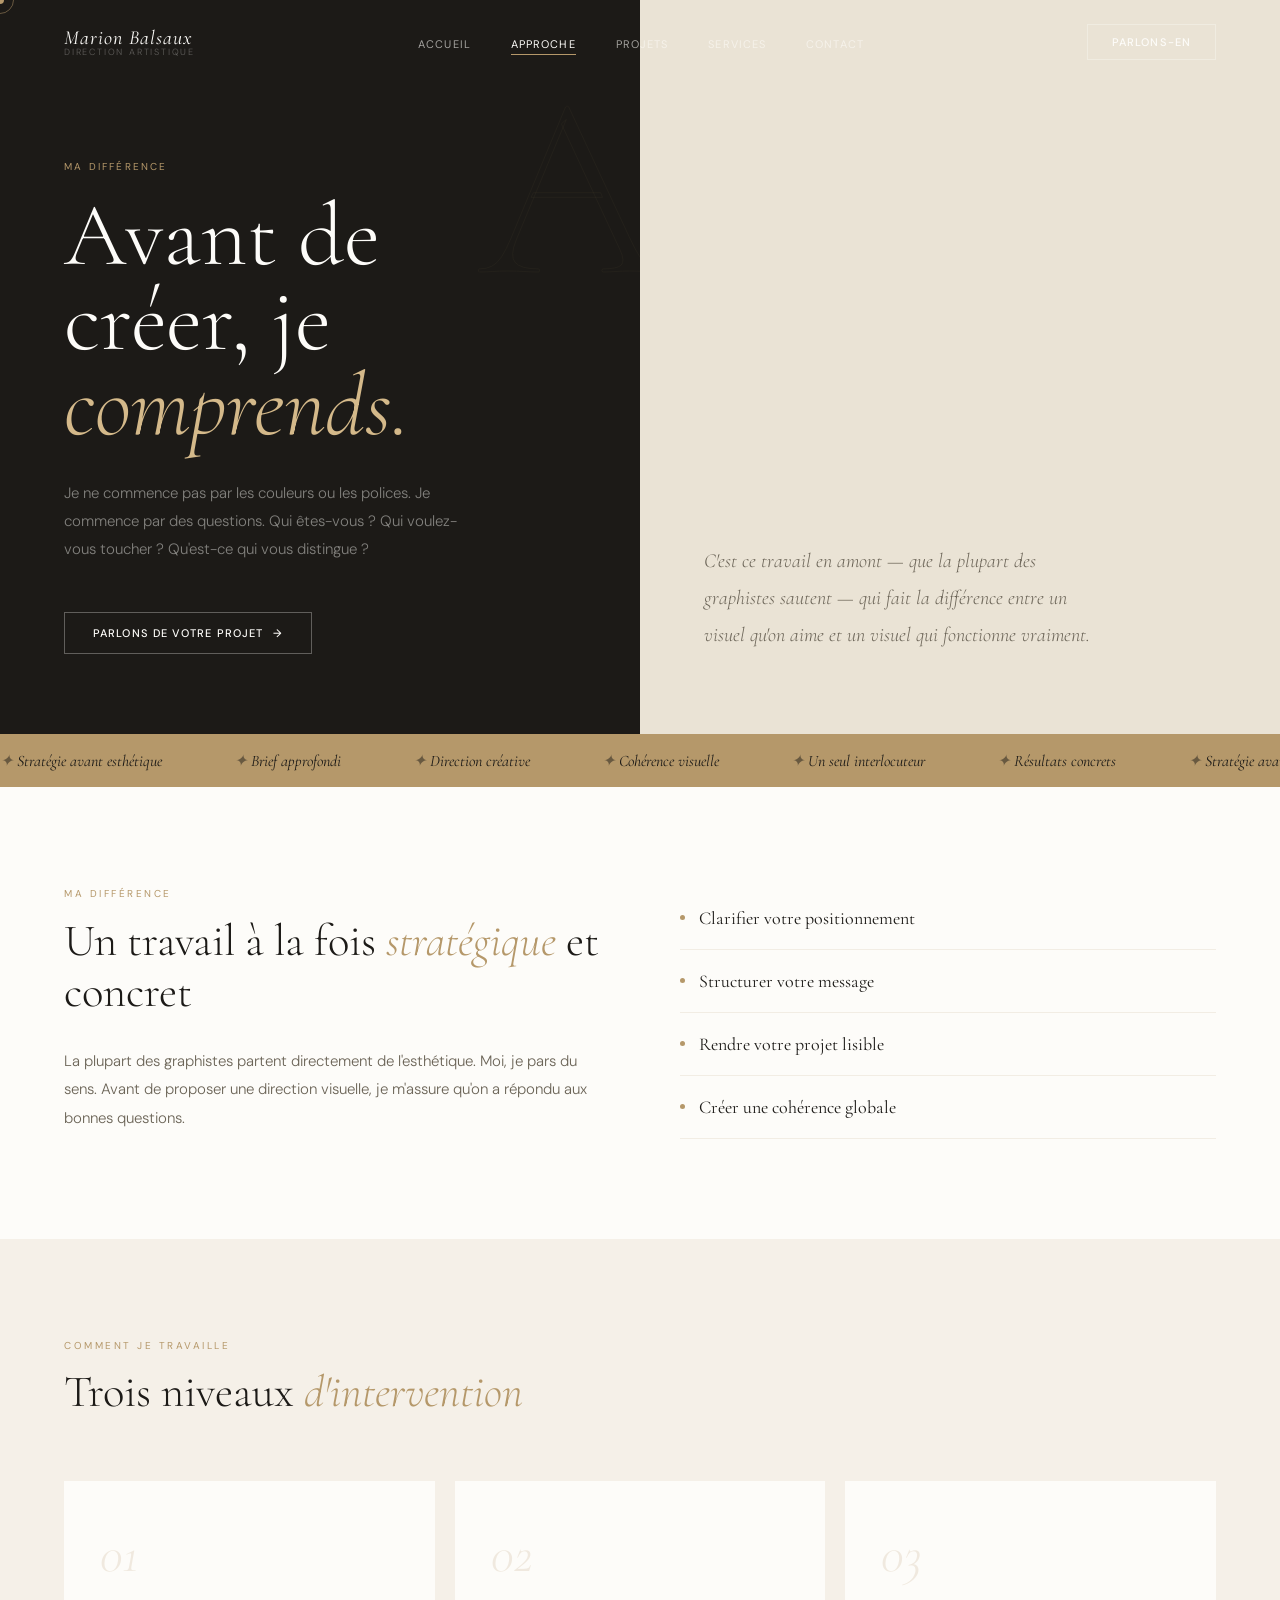
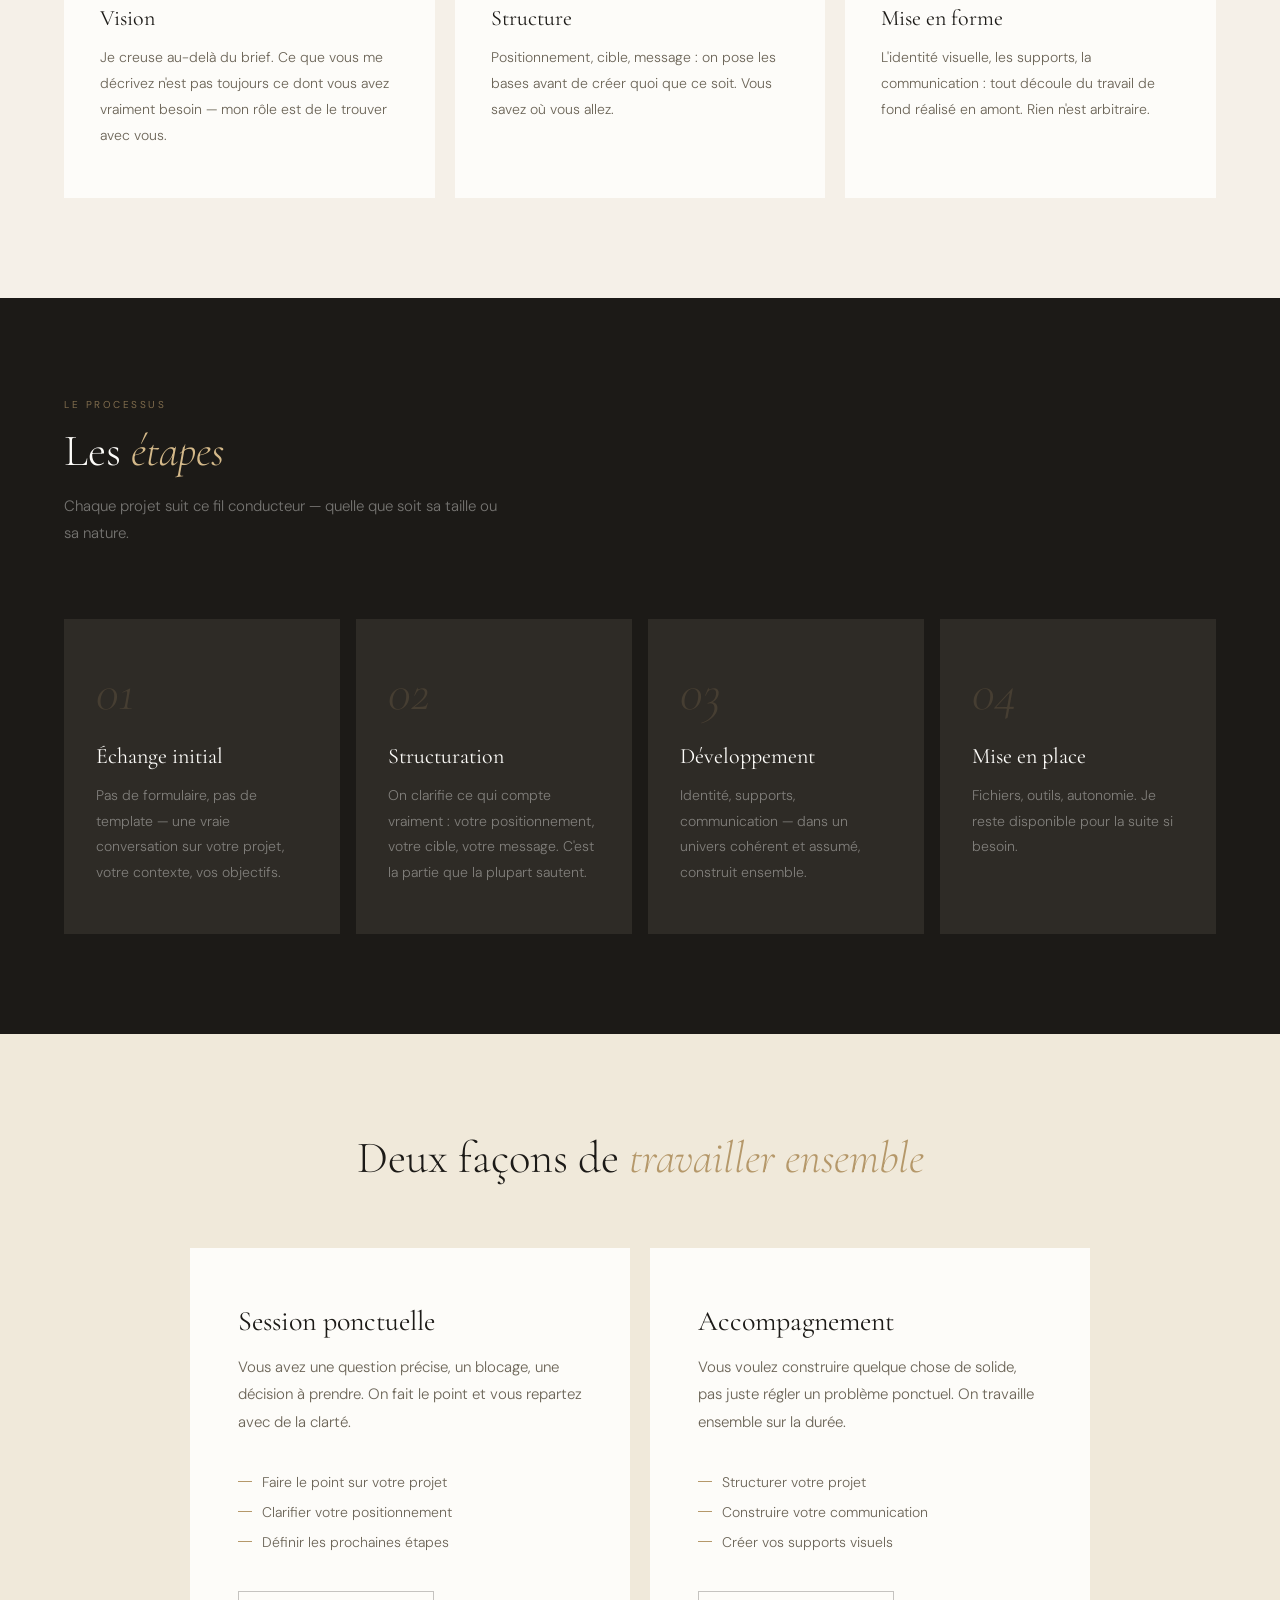
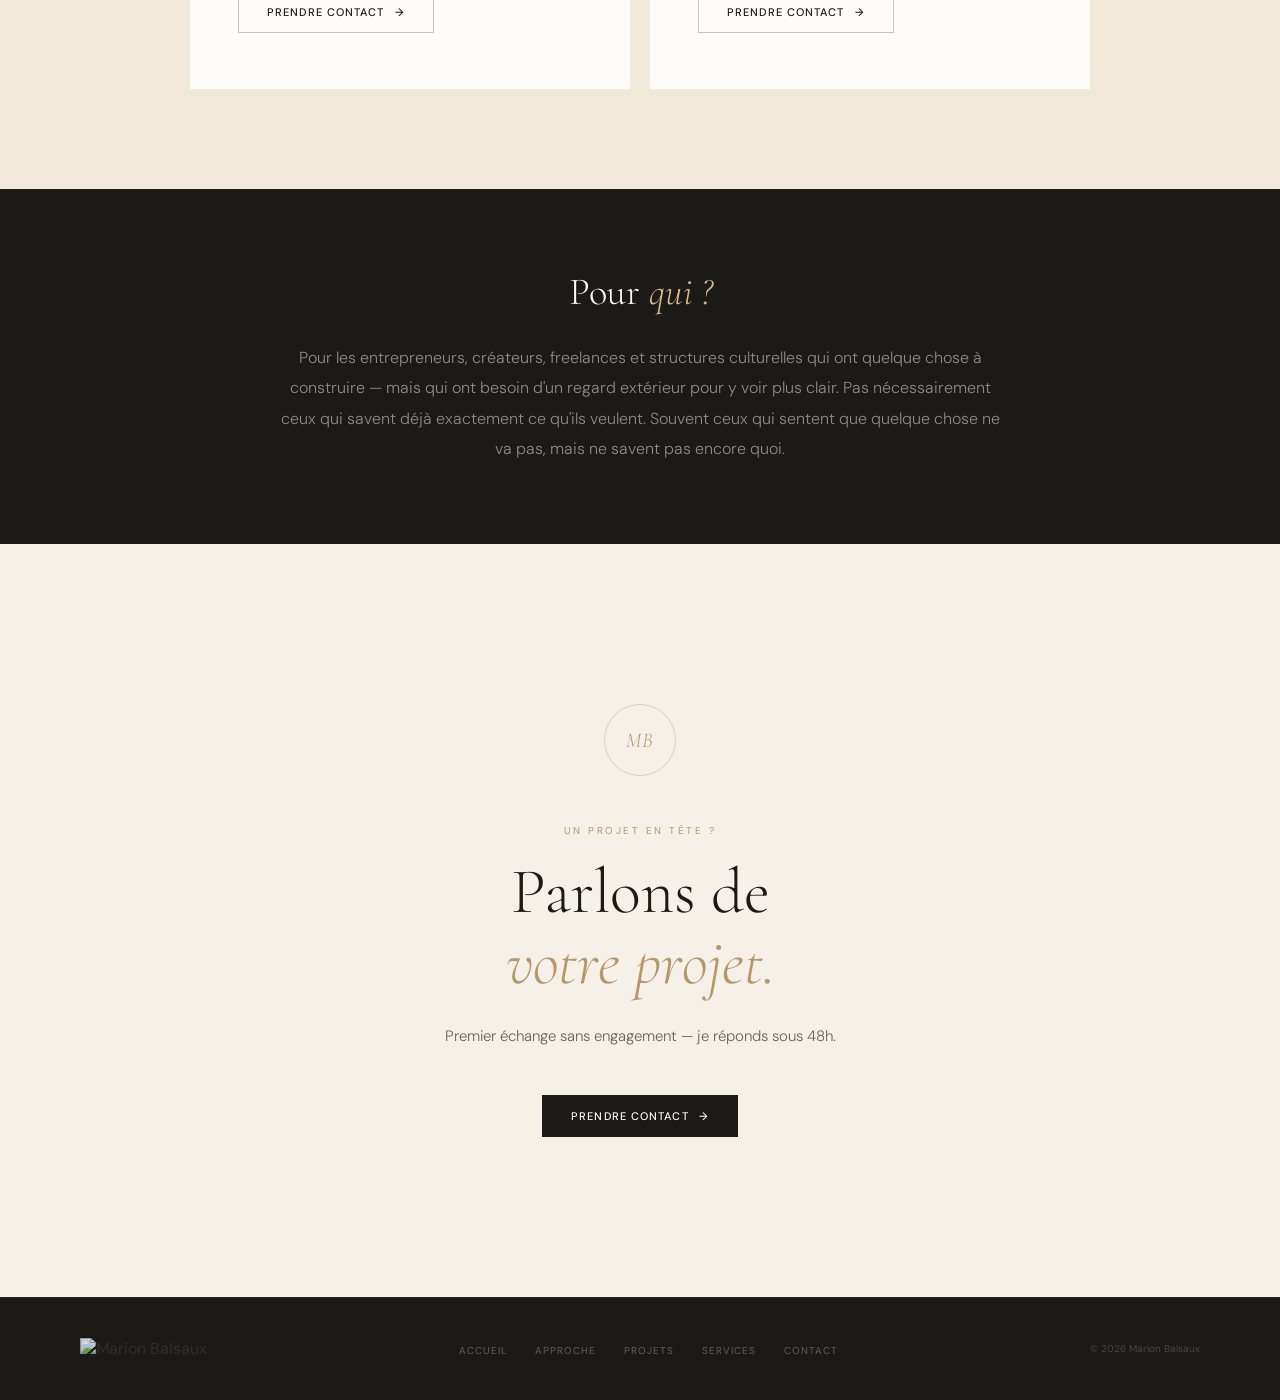
==== approche.html @ 7f3f6e64 "Add files via upload" ====
<!DOCTYPE html>
<html lang="fr">
<head>
<meta charset="UTF-8"><meta name="viewport" content="width=device-width, initial-scale=1.0">
<title>Graphiste Brabant Wallon — Mon approche | Marion Balsaux</title>
<meta name="description" content="Graphiste en Brabant Wallon, je travaille sur le fond avant la forme : comprendre votre projet, structurer votre communication, puis créer une identité visuelle cohérente.">
<link rel="preconnect" href="https://fonts.googleapis.com"><link rel="preconnect" href="https://fonts.gstatic.com" crossorigin>
<link href="https://fonts.googleapis.com/css2?family=Cormorant+Garamond:ital,wght@0,300;0,400;0,600;1,300;1,400&family=DM+Sans:wght@300;400;500&display=swap" rel="stylesheet">
<link rel="stylesheet" href="styles.css">
<style>
.ah{min-height:80vh;display:grid;grid-template-columns:1fr 1fr}
.ah-l{background:var(--dark);padding:160px 64px 80px;display:flex;flex-direction:column;justify-content:flex-end;position:relative;overflow:hidden}
.ah-l-deco{position:absolute;right:-20px;top:60px;font-family:var(--serif);font-size:260px;font-weight:300;color:transparent;-webkit-text-stroke:1px rgba(181,152,106,.05);line-height:1;user-select:none}
.ah-r{background:var(--beige-dark);display:flex;align-items:flex-end;padding:80px 64px;position:relative}
.ah-r-text{font-family:var(--serif);font-size:clamp(15px,1.8vw,20px);font-style:italic;font-weight:300;line-height:1.85;color:var(--text-muted);max-width:400px;opacity:0;animation:fadeUp .8s ease .6s forwards}
.strat{padding:100px 64px;display:grid;grid-template-columns:1fr 1fr;gap:80px;align-items:start;background:var(--white)}
.strat-t{font-family:var(--serif);font-size:clamp(34px,3.5vw,50px);font-weight:300;line-height:1.15;margin-bottom:28px}
.strat-t em{font-style:italic;color:var(--gold)}
.strat-d{font-size:15px;font-weight:300;line-height:1.9;color:var(--text-muted)}
.sp{padding:20px 0;border-bottom:1px solid rgba(181,152,106,.15);display:flex;align-items:center;gap:14px}
.sp-dot{width:5px;height:5px;background:var(--gold);border-radius:50%;flex-shrink:0}
.sp-t{font-family:var(--serif);font-size:18px;font-weight:400}
.niv{padding:100px 64px;background:var(--beige)}
.niv-t{font-family:var(--serif);font-size:clamp(36px,3.5vw,52px);font-weight:300;line-height:1.1;margin-bottom:64px}
.niv-t em{font-style:italic;color:var(--gold)}
.niv-grid{display:grid;grid-template-columns:repeat(3,1fr);gap:20px}
.nc{padding:48px 36px;background:var(--white);border-bottom:2px solid transparent;transition:border-color .3s,background .3s}
.nc:hover{border-color:var(--gold);background:rgba(245,240,232,.6)}
.nc-n{font-family:var(--serif);font-size:52px;font-style:italic;font-weight:300;color:rgba(181,152,106,.18);line-height:1;margin-bottom:24px;display:block}
.nc-t{font-family:var(--serif);font-size:22px;font-weight:400;margin-bottom:14px}
.nc-d{font-size:14px;font-weight:300;line-height:1.85;color:var(--text-muted)}
.etps{background:var(--dark);padding:100px 64px}
.etps-t{font-family:var(--serif);font-size:clamp(36px,3.5vw,52px);font-weight:300;color:var(--white);line-height:1.1;margin-bottom:16px}
.etps-t em{font-style:italic;color:var(--gold-light)}
.etps-sub{font-size:15px;font-weight:300;color:rgba(253,252,249,.4);margin-bottom:72px;max-width:440px;line-height:1.8}
.etps-list{display:grid;grid-template-columns:repeat(4,1fr);gap:16px;background:transparent}
.ep{background:var(--dark-mid);padding:48px 32px;transition:background .3s}
.ep:hover{background:var(--dark-light)}
.ep-n{font-family:var(--serif);font-size:52px;font-style:italic;font-weight:300;color:rgba(181,152,106,.18);line-height:1;margin-bottom:24px;display:block}
.ep-t{font-family:var(--serif);font-size:22px;font-weight:400;color:var(--white);margin-bottom:14px}
.ep-d{font-size:14px;font-weight:300;color:rgba(253,252,249,.4);line-height:1.85}
.fmls{padding:100px 64px;background:var(--beige-mid)}
.fmls-t{font-family:var(--serif);font-size:clamp(36px,3.5vw,52px);font-weight:300;line-height:1.1;text-align:center;margin-bottom:64px}
.fmls-t em{font-style:italic;color:var(--gold)}
.fmls-grid{display:grid;grid-template-columns:1fr 1fr;gap:20px;max-width:900px;margin:0 auto}
.fc{padding:56px 48px;background:var(--white)}
.fc-t{font-family:var(--serif);font-size:28px;font-weight:400;margin-bottom:16px}
.fc-d{font-size:15px;font-weight:300;line-height:1.85;color:var(--text-muted);margin-bottom:36px}
.fc-list{list-style:none;display:flex;flex-direction:column;gap:12px;margin-bottom:40px}
.fc-list li{font-size:14px;font-weight:300;color:var(--text-muted);display:flex;align-items:center;gap:10px}
.fc-list li::before{content:'';width:14px;height:1px;background:var(--gold);flex-shrink:0}
.pq{padding:80px 64px;background:var(--dark)}
.pq-inner{max-width:720px;margin:0 auto;text-align:center}
.pq-t{font-family:var(--serif);font-size:clamp(28px,3vw,42px);font-weight:300;color:var(--white);line-height:1.2;margin-bottom:28px}
.pq-t em{font-style:italic;color:var(--gold-light)}
.pq-d{font-size:16px;font-weight:300;line-height:1.9;color:rgba(253,252,249,.5)}
@media(max-width:900px){
  .ah{grid-template-columns:1fr;min-height:auto}.ah-l{padding:120px 24px 60px}.ah-r{padding:48px 24px}
  .strat{grid-template-columns:1fr;padding:72px 24px;gap:40px}
  .niv{padding:72px 24px}.niv-grid{grid-template-columns:1fr}
  .etps{padding:72px 24px}.etps-list{grid-template-columns:1fr}
  .fmls{padding:72px 24px}.fmls-grid{grid-template-columns:1fr}
  .pq{padding:60px 24px}
}
</style>
</head>
<body>
<div class="cursor" id="cursor"></div>
<div class="cursor-follower" id="follower"></div>
<nav id="main-nav">
  <a href="index.html" class="nav-logo">
    <span class="nav-logo-mb"><span>Marion Balsaux</span><span>Direction Artistique</span></span>
  </a>
  <ul class="nav-links">
    <li><a href="index.html">Accueil</a></li><li><a href="approche.html" class="active">Approche</a></li>
    <li><a href="projets.html">Projets</a></li><li><a href="services.html">Services</a></li><li><a href="contact.html">Contact</a></li>
  </ul>
  <a href="contact.html" class="nav-cta">Parlons-en</a>
</nav>

<section class="ah">
  <div class="ah-l">
    <div class="ah-l-deco">A</div>
    <p style="font-size:10px;letter-spacing:.22em;text-transform:uppercase;color:var(--gold);margin-bottom:20px;opacity:0;animation:fadeUp .8s ease .2s forwards">Ma différence</p>
    <h1 style="font-family:var(--serif);font-size:clamp(56px,7vw,96px);font-weight:300;line-height:.95;color:var(--white);margin-bottom:32px;opacity:0;animation:fadeUp .8s ease .35s forwards">Avant de<br>créer, je <em style="font-style:italic;color:var(--gold-light)">comprends.</em></h1>
    <p style="font-size:15px;font-weight:300;line-height:1.85;color:rgba(253,252,249,.45);max-width:400px;margin-bottom:48px;opacity:0;animation:fadeUp .8s ease .5s forwards">Je ne commence pas par les couleurs ou les polices. Je commence par des questions. Qui êtes-vous ? Qui voulez-vous toucher ? Qu'est-ce qui vous distingue ?</p>
    <div style="opacity:0;animation:fadeUp .8s ease .65s forwards"><a href="contact.html" class="btn btn--outline-w">Parlons de votre projet</a></div>
  </div>
  <div class="ah-r">
    <p class="ah-r-text">C'est ce travail en amont — que la plupart des graphistes sautent — qui fait la différence entre un visuel qu'on aime et un visuel qui fonctionne vraiment.</p>
  </div>
</section>

<div class="marquee-band"><div class="marquee-inner"><span class="marquee-item">Stratégie avant esthétique</span><span class="marquee-item">Brief approfondi</span><span class="marquee-item">Direction créative</span><span class="marquee-item">Cohérence visuelle</span><span class="marquee-item">Un seul interlocuteur</span><span class="marquee-item">Résultats concrets</span><span class="marquee-item">Stratégie avant esthétique</span><span class="marquee-item">Brief approfondi</span><span class="marquee-item">Direction créative</span><span class="marquee-item">Cohérence visuelle</span><span class="marquee-item">Un seul interlocuteur</span><span class="marquee-item">Résultats concrets</span></div></div>

<section class="strat">
  <div class="reveal-l"><span class="label">Ma différence</span><h2 class="strat-t">Un travail à la fois <em>stratégique</em> et concret</h2><p class="strat-d">La plupart des graphistes partent directement de l'esthétique. Moi, je pars du sens. Avant de proposer une direction visuelle, je m'assure qu'on a répondu aux bonnes questions.</p></div>
  <div class="reveal-r">
    <div class="sp reveal" data-delay="0"><div class="sp-dot"></div><span class="sp-t">Clarifier votre positionnement</span></div>
    <div class="sp reveal" data-delay="80"><div class="sp-dot"></div><span class="sp-t">Structurer votre message</span></div>
    <div class="sp reveal" data-delay="160"><div class="sp-dot"></div><span class="sp-t">Rendre votre projet lisible</span></div>
    <div class="sp reveal" data-delay="240"><div class="sp-dot"></div><span class="sp-t">Créer une cohérence globale</span></div>
  </div>
</section>

<section class="niv">
  <div class="reveal"><span class="label">Comment je travaille</span><h2 class="niv-t">Trois niveaux <em>d'intervention</em></h2></div>
  <div class="niv-grid">
    <div class="nc reveal" data-delay="0"><span class="nc-n">01</span><h3 class="nc-t">Vision</h3><p class="nc-d">Je creuse au-delà du brief. Ce que vous me décrivez n'est pas toujours ce dont vous avez vraiment besoin — mon rôle est de le trouver avec vous.</p></div>
    <div class="nc reveal" data-delay="100"><span class="nc-n">02</span><h3 class="nc-t">Structure</h3><p class="nc-d">Positionnement, cible, message : on pose les bases avant de créer quoi que ce soit. Vous savez où vous allez.</p></div>
    <div class="nc reveal" data-delay="200"><span class="nc-n">03</span><h3 class="nc-t">Mise en forme</h3><p class="nc-d">L'identité visuelle, les supports, la communication : tout découle du travail de fond réalisé en amont. Rien n'est arbitraire.</p></div>
  </div>
</section>

<section class="etps">
  <div class="reveal"><span class="label label--light">Le processus</span><h2 class="etps-t">Les <em>étapes</em></h2><p class="etps-sub">Chaque projet suit ce fil conducteur — quelle que soit sa taille ou sa nature.</p></div>
  <div class="etps-list">
    <div class="ep reveal" data-delay="0"><span class="ep-n">01</span><h3 class="ep-t">Échange initial</h3><p class="ep-d">Pas de formulaire, pas de template — une vraie conversation sur votre projet, votre contexte, vos objectifs.</p></div>
    <div class="ep reveal" data-delay="80"><span class="ep-n">02</span><h3 class="ep-t">Structuration</h3><p class="ep-d">On clarifie ce qui compte vraiment : votre positionnement, votre cible, votre message. C'est la partie que la plupart sautent.</p></div>
    <div class="ep reveal" data-delay="160"><span class="ep-n">03</span><h3 class="ep-t">Développement</h3><p class="ep-d">Identité, supports, communication — dans un univers cohérent et assumé, construit ensemble.</p></div>
    <div class="ep reveal" data-delay="240"><span class="ep-n">04</span><h3 class="ep-t">Mise en place</h3><p class="ep-d">Fichiers, outils, autonomie. Je reste disponible pour la suite si besoin.</p></div>
  </div>
</section>

<section class="fmls">
  <h2 class="fmls-t reveal">Deux façons de <em>travailler ensemble</em></h2>
  <div class="fmls-grid">
    <div class="fc reveal" data-delay="0"><h3 class="fc-t">Session ponctuelle</h3><p class="fc-d">Vous avez une question précise, un blocage, une décision à prendre. On fait le point et vous repartez avec de la clarté.</p><ul class="fc-list"><li>Faire le point sur votre projet</li><li>Clarifier votre positionnement</li><li>Définir les prochaines étapes</li></ul><a href="contact.html" class="btn btn--light">Prendre contact</a></div>
    <div class="fc reveal" data-delay="120"><h3 class="fc-t">Accompagnement</h3><p class="fc-d">Vous voulez construire quelque chose de solide, pas juste régler un problème ponctuel. On travaille ensemble sur la durée.</p><ul class="fc-list"><li>Structurer votre projet</li><li>Construire votre communication</li><li>Créer vos supports visuels</li></ul><a href="contact.html" class="btn btn--light">Prendre contact</a></div>
  </div>
</section>

<section class="pq"><div class="pq-inner reveal"><h2 class="pq-t">Pour <em>qui ?</em></h2><p class="pq-d">Pour les entrepreneurs, créateurs, freelances et structures culturelles qui ont quelque chose à construire — mais qui ont besoin d'un regard extérieur pour y voir plus clair. Pas nécessairement ceux qui savent déjà exactement ce qu'ils veulent. Souvent ceux qui sentent que quelque chose ne va pas, mais ne savent pas encore quoi.</p></div></section>

<section class="cta-section">
  <img src="images/site/logo_initiales.png" alt="" class="cta-mb-watermark" aria-hidden="true">
  <div class="cta-mb-seal reveal">
    <span class="cta-mb-letters">MB</span>
  </div>
  <span class="label" style="display:block;text-align:center;margin-bottom:20px;">Un projet en tête ?</span>
  <h2 class="cta-title reveal">Parlons de<br><em>votre projet.</em></h2>
  <p class="cta-text reveal">Premier échange sans engagement — je réponds sous 48h.</p>
  <a href="contact.html" class="btn btn--dark reveal">Prendre contact</a>
</section>

<footer><a href="index.html" class="footer-logo-wrap"><img src="images/site/logo_horizontal-white.png" alt="Marion Balsaux" class="footer-logo-img" ></a><ul class="footer-nav"><li><a href="index.html">Accueil</a></li><li><a href="approche.html">Approche</a></li><li><a href="projets.html">Projets</a></li><li><a href="services.html">Services</a></li><li><a href="contact.html">Contact</a></li></ul><span class="footer-copy">© 2026 Marion Balsaux</span></footer>
<script src="main.js"></script>
</body>
</html>
---- styles.css ----
/* ═══════════════════════════════════════════
   MARION BALSAUX — styles.css v3
   Clean rebuild with proper image handling
═══════════════════════════════════════════ */

:root {
  --beige: #F5F0E8;
  --beige-dark: #EAE3D5;
  --beige-mid: #F0E9DA;
  --dark: #1C1A17;
  --dark-mid: #2E2B26;
  --dark-light: #3D3A35;
  --gold: #B5986A;
  --gold-light: #D4B98A;
  --gold-pale: #EDD9B5;
  --white: #FDFCF9;
  --text-muted: #6B6457;
  --text-light: #9A9188;
  --serif: 'Cormorant Garamond', Georgia, serif;
  --sans: 'DM Sans', sans-serif;
}

*, *::before, *::after { box-sizing: border-box; margin: 0; padding: 0; }
html { scroll-behavior: smooth; }
body { font-family: var(--sans); background: var(--beige); color: var(--dark); overflow-x: hidden; cursor: none; }
img { max-width: 100%; display: block; }
a { color: inherit; }

/* ─── CURSOR ──────────────────────────────── */
.cursor { position: fixed; width: 8px; height: 8px; background: var(--gold); border-radius: 50%; pointer-events: none; z-index: 9999; transform: translate(-50%,-50%); transition: transform .1s ease; }
.cursor-follower { position: fixed; width: 28px; height: 28px; border: 1px solid var(--gold); border-radius: 50%; pointer-events: none; z-index: 9998; transform: translate(-50%,-50%); transition: all .15s ease; opacity: .5; }

/* ─── NAV ─────────────────────────────────── */
nav { position: fixed; top: 0; left: 0; right: 0; z-index: 100; padding: 24px 64px; display: flex; justify-content: space-between; align-items: center; transition: background .4s ease, padding .4s ease; }
nav.scrolled { background: rgba(245,240,232,.98); padding: 14px 64px; box-shadow: 0 1px 0 rgba(181,152,106,.2); }
/* Logo in nav */
.nav-logo { text-decoration: none; display: flex; align-items: center; }
/* Logo texte — Cormorant Garamond, élégant, fonctionne sur tous les fonds */
.nav-logo-mb {
  display: flex;
  flex-direction: column;
  gap: 1px;
  line-height: 1;
}
.nav-logo-mb span:first-child {
  font-family: var(--serif);
  font-size: 19px;
  font-weight: 400;
  font-style: italic;
  letter-spacing: .05em;
  color: var(--white);
  transition: color .3s;
}
.nav-logo-mb span:last-child {
  font-family: var(--sans);
  font-size: 8px;
  font-weight: 300;
  letter-spacing: .22em;
  text-transform: uppercase;
  color: rgba(253,252,249,.5);
  transition: color .3s;
}
nav.scrolled .nav-logo-mb span:first-child { color: var(--dark); }
nav.scrolled .nav-logo-mb span:last-child  { color: var(--text-muted); }
/* Texte fallback — masqué quand le logo image est activé */
.nav-logo-mb { font-family: var(--serif); font-size: 22px; font-weight: 400; letter-spacing: .04em; color: var(--white); line-height: 1; display: flex; flex-direction: column; gap: 0; }
nav.scrolled .nav-logo-mb { color: var(--dark); }
.nav-logo-mb span:first-child { font-size: 20px; font-style: italic; }
.nav-logo-mb span:last-child { font-size: 9px; letter-spacing: .2em; text-transform: uppercase; font-style: normal; opacity: .6; }
.nav-links { display: flex; gap: 40px; list-style: none; }
.nav-links a { font-size: 11px; font-weight: 400; letter-spacing: .1em; text-transform: uppercase; text-decoration: none; color: rgba(253,252,249,.6); transition: color .2s; position: relative; }
.nav-links a::after { content: ''; position: absolute; bottom: -4px; left: 0; right: 0; height: 1px; background: var(--gold); transform: scaleX(0); transition: transform .3s ease; }
.nav-links a:hover, .nav-links a.active { color: rgba(253,252,249,1); }
.nav-links a:hover::after, .nav-links a.active::after { transform: scaleX(1); }
nav.scrolled .nav-links a { color: var(--text-muted); }
nav.scrolled .nav-links a:hover, nav.scrolled .nav-links a.active { color: var(--dark); }
.nav-cta { font-size: 11px; font-weight: 500; letter-spacing: .1em; text-transform: uppercase; text-decoration: none; color: var(--white); background: transparent; border: 1px solid rgba(253,252,249,.35); padding: 10px 24px; transition: all .2s; }
.nav-cta:hover { background: var(--gold); border-color: var(--gold); }
nav.scrolled .nav-cta { color: var(--dark); border-color: var(--dark); }
nav.scrolled .nav-cta:hover { color: var(--white); background: var(--dark); }

/* ─── MARQUEE ─────────────────────────────── */
.marquee-band { background: var(--gold); padding: 16px 0; overflow: hidden; white-space: nowrap; }
.marquee-inner { display: inline-flex; gap: 72px; animation: marquee 24s linear infinite; }
.marquee-item { font-family: var(--serif); font-size: 16px; font-style: italic; color: var(--dark); flex-shrink: 0; }
.marquee-item::before { content: '✦  '; opacity: .5; }

/* ─── SECTION LABELS ──────────────────────── */
.label { font-size: 10px; letter-spacing: .25em; text-transform: uppercase; color: var(--gold); margin-bottom: 16px; display: block; }
.label--light { color: rgba(181,152,106,.65); }

/* ─── BUTTONS ─────────────────────────────── */
.btn { display: inline-flex; align-items: center; gap: 10px; font-size: 11px; font-weight: 500; letter-spacing: .1em; text-transform: uppercase; text-decoration: none; padding: 13px 28px; transition: all .3s ease; cursor: none; }
.btn::after { content: '→'; transition: transform .3s; }
.btn:hover::after { transform: translateX(4px); }
.btn--dark { color: var(--white); background: var(--dark); border: 1px solid var(--dark); }
.btn--dark:hover { background: var(--gold); border-color: var(--gold); }
.btn--light { color: var(--dark); background: transparent; border: 1px solid rgba(28,26,23,.25); }
.btn--light:hover { background: var(--dark); color: var(--white); border-color: var(--dark); }
.btn--outline-w { color: var(--white); background: transparent; border: 1px solid rgba(253,252,249,.3); }
.btn--outline-w:hover { background: var(--gold); border-color: var(--gold); }

/* ─── CTA SECTION ─────────────────────────── */
.cta-section { padding: 160px 80px; text-align: center; position: relative; overflow: hidden; background: var(--beige); }
/* Grandes initiales en fond — filigrane décoratif */
.cta-mb-watermark {
  position: absolute;
  top: 50%;
  left: 50%;
  transform: translate(-50%, -50%);
  width: 600px;
  height: auto;
  opacity: .06;
  pointer-events: none;
  user-select: none;
  z-index: 0;
}
/* Sceau MB — cercle doré élégant au-dessus du filigrane */
.cta-mb-seal {
  width: 72px;
  height: 72px;
  border: 1px solid rgba(181,152,106,.38);
  border-radius: 50%;
  display: flex;
  align-items: center;
  justify-content: center;
  margin: 0 auto 48px;
  position: relative;
  z-index: 1;
  transition: border-color .4s;
}
.cta-mb-seal:hover { border-color: rgba(181,152,106,.7); }
.cta-mb-letters {
  font-family: var(--serif);
  font-size: 21px;
  font-weight: 300;
  font-style: italic;
  color: var(--gold);
  letter-spacing: .06em;
}
/* Contenu CTA au-dessus du filigrane */
.cta-section .label,
.cta-section .cta-title,
.cta-section .cta-text,
.cta-section .btn { position: relative; z-index: 1; }
/* Filigrane fond (conservé, atténué) */
.cta-title { font-family: var(--serif); font-size: clamp(44px, 5vw, 70px); font-weight: 300; line-height: 1.1; margin-bottom: 24px; }
.cta-title em { font-style: italic; color: var(--gold); }
.cta-text { font-size: 15px; font-weight: 300; color: var(--text-muted); max-width: 460px; margin: 0 auto 44px; line-height: 1.9; }
.cta-note { display: block; margin-top: 20px; font-size: 13px; font-weight: 300; font-style: italic; color: var(--text-light); }

/* ─── FOOTER ──────────────────────────────── */
footer { background: var(--dark); padding: 40px 80px; display: flex; justify-content: space-between; align-items: center; border-top: 1px solid rgba(181,152,106,.1); }
.footer-logo-wrap { display: flex; align-items: center; gap: 12px; text-decoration: none; }
.footer-logo-img {
  display: block; height: 22px; width: auto; max-width: 160px;
  object-fit: contain;
  mix-blend-mode: screen;
  opacity: .85;
}
.footer-logo-text { font-family: var(--serif); font-size: 15px; font-weight: 400; color: rgba(253,252,249,.6); letter-spacing: .04em; }
.footer-nav { display: flex; gap: 28px; list-style: none; }
.footer-nav a { font-size: 10px; letter-spacing: .1em; text-transform: uppercase; text-decoration: none; color: rgba(253,252,249,.3); transition: color .2s; }
.footer-nav a:hover { color: var(--gold); }
.footer-copy { font-size: 10px; color: rgba(253,252,249,.2); }

/* ─── ANIMATIONS ──────────────────────────── */
@keyframes fadeUp { from { opacity: 0; transform: translateY(28px); } to { opacity: 1; transform: translateY(0); } }
@keyframes fadeIn { from { opacity: 0; } to { opacity: 1; } }
@keyframes marquee { from { transform: translateX(0); } to { transform: translateX(-50%); } }
@keyframes scrollLine { 0%{transform:scaleY(0);transform-origin:top} 50%{transform:scaleY(1);transform-origin:top} 51%{transform:scaleY(1);transform-origin:bottom} 100%{transform:scaleY(0);transform-origin:bottom} }

.reveal { opacity: 0; transform: translateY(24px); transition: opacity .7s ease, transform .7s ease; }
.reveal.visible { opacity: 1; transform: translateY(0); }
.reveal-l { opacity: 0; transform: translateX(-28px); transition: opacity .7s ease, transform .7s ease; }
.reveal-l.visible { opacity: 1; transform: translateX(0); }
.reveal-r { opacity: 0; transform: translateX(28px); transition: opacity .7s ease, transform .7s ease; }
.reveal-r.visible { opacity: 1; transform: translateX(0); }

/* ─── MOBILE ──────────────────────────────── */
@media (max-width: 900px) {
  nav { padding: 20px 24px; }
  nav.scrolled { padding: 14px 24px; }
  .nav-links, .nav-cta { display: none; }
  .cta-section { padding: 96px 24px; }
  footer { padding: 32px 24px; flex-direction: column; gap: 20px; text-align: center; }
  .footer-nav { flex-wrap: wrap; justify-content: center; gap: 16px; }
}
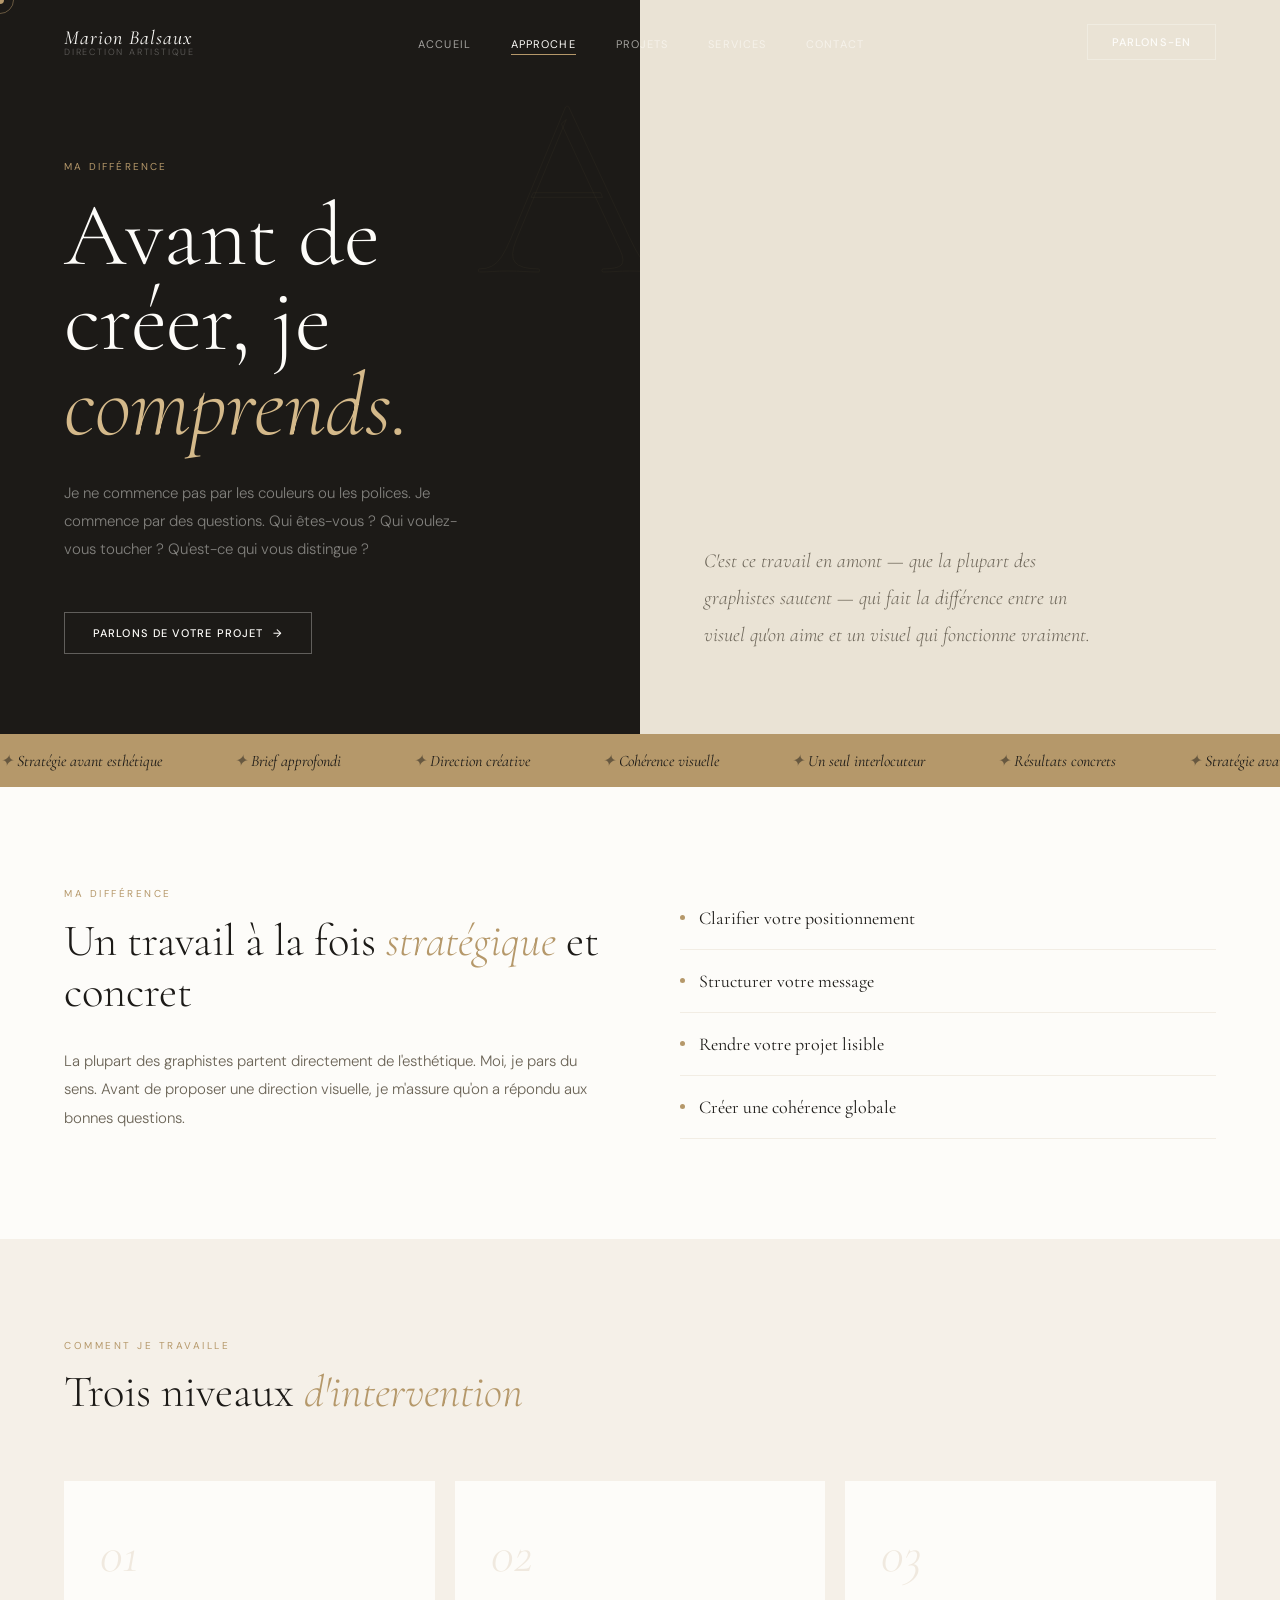
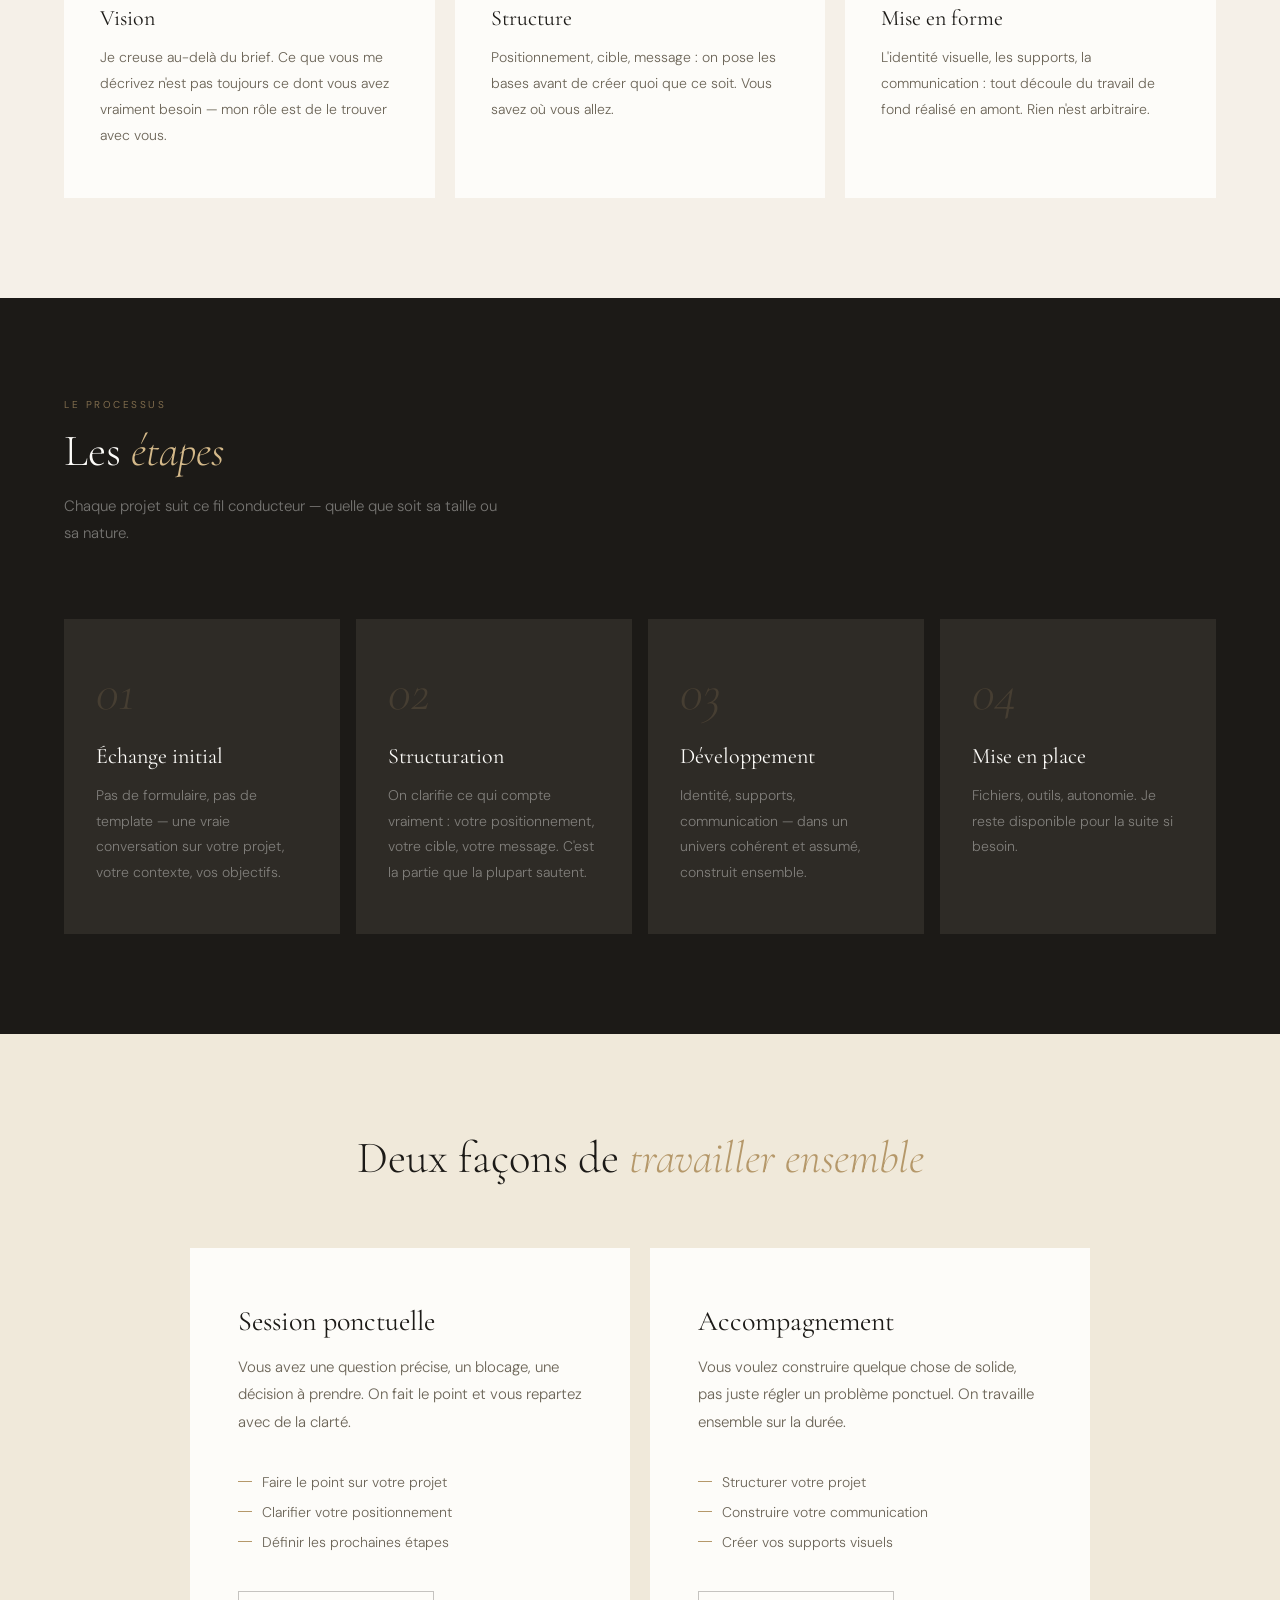
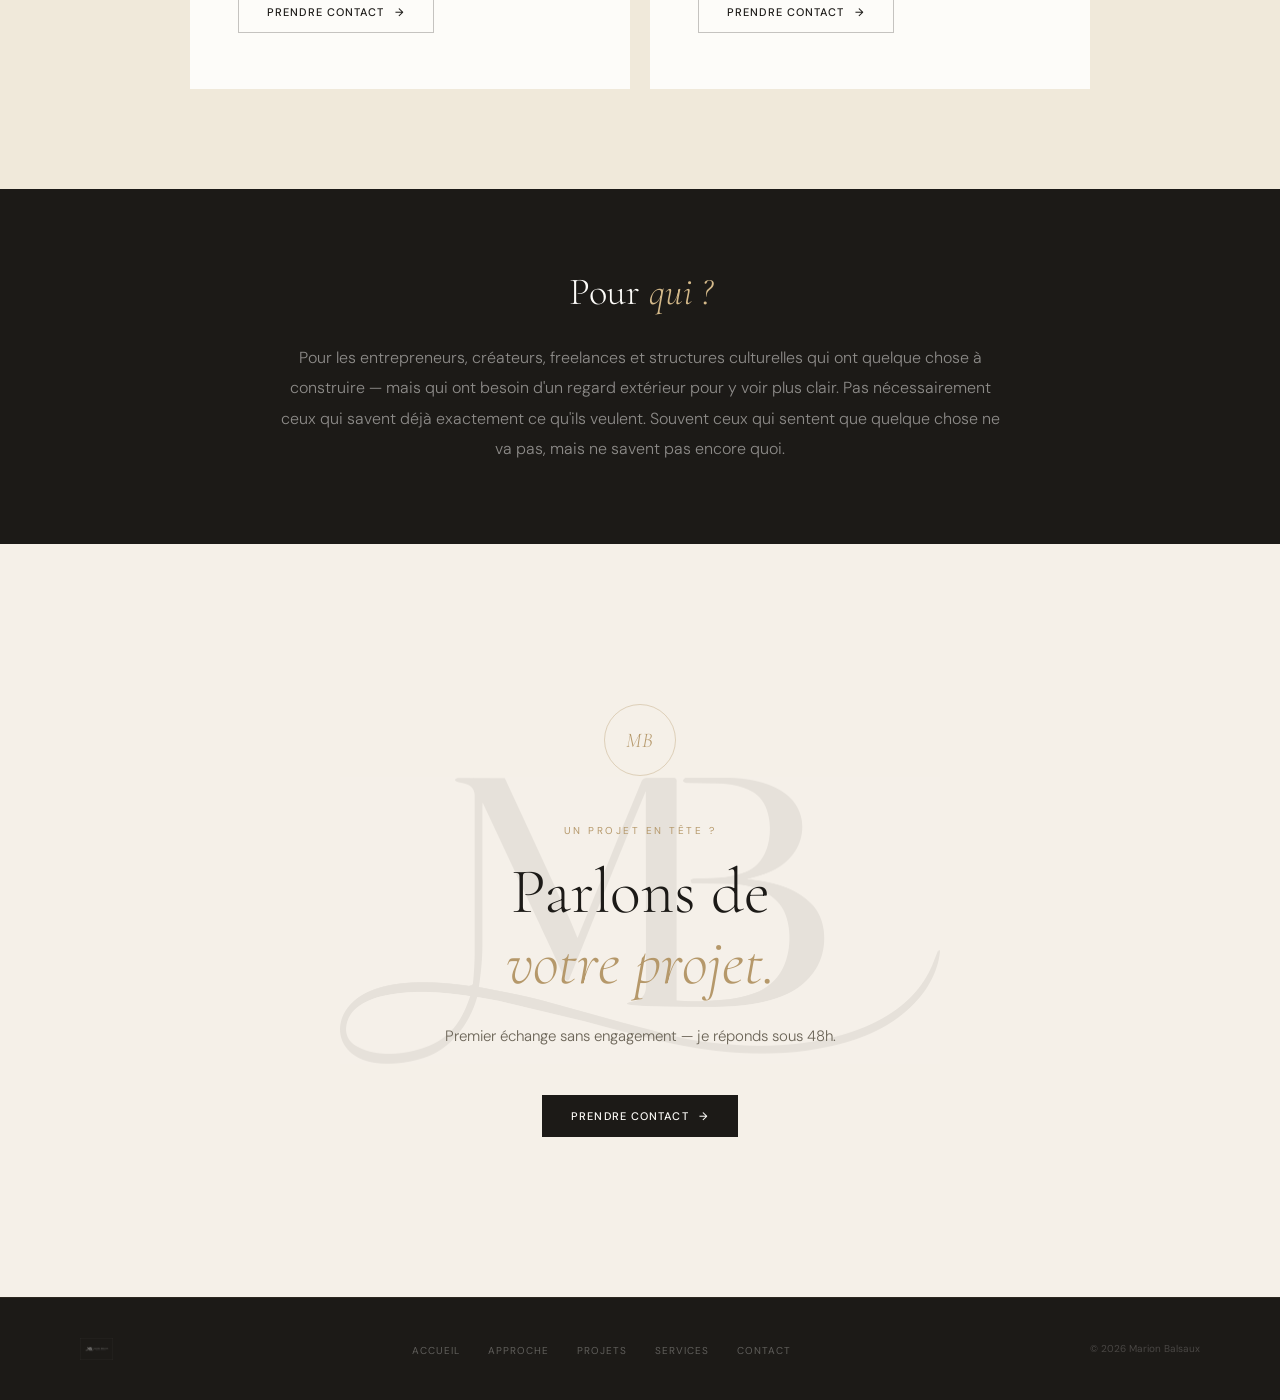
==== commit fb0529de: "Add files via upload correction" ====
--- a/approche.html
+++ b/approche.html
@@ -76,7 +76,23 @@
     <li><a href="projets.html">Projets</a></li><li><a href="services.html">Services</a></li><li><a href="contact.html">Contact</a></li>
   </ul>
   <a href="contact.html" class="nav-cta">Parlons-en</a>
+
+  <button class="nav-hamburger" id="nav-hamburger" aria-label="Menu" aria-expanded="false">
+    <span></span><span></span><span></span>
+  </button>
 </nav>
+<!-- Menu mobile overlay -->
+<div class="nav-mobile-overlay" id="nav-mobile-overlay" role="dialog" aria-modal="true">
+  <ul class="nav-mobile-links">
+    <li><a href="index.html">Accueil</a></li>
+    <li><a href="approche.html" class="active">Approche</a></li>
+    <li><a href="projets.html">Projets</a></li>
+    <li><a href="services.html">Services</a></li>
+    <li><a href="contact.html">Contact</a></li>
+  </ul>
+  <a href="contact.html" class="nav-mobile-cta">Parlons de votre projet</a>
+  <span class="nav-mobile-deco">Marion Balsaux · Direction Artistique</span>
+</div>
 
 <section class="ah">
   <div class="ah-l">
@@ -133,7 +149,7 @@
 <section class="pq"><div class="pq-inner reveal"><h2 class="pq-t">Pour <em>qui ?</em></h2><p class="pq-d">Pour les entrepreneurs, créateurs, freelances et structures culturelles qui ont quelque chose à construire — mais qui ont besoin d'un regard extérieur pour y voir plus clair. Pas nécessairement ceux qui savent déjà exactement ce qu'ils veulent. Souvent ceux qui sentent que quelque chose ne va pas, mais ne savent pas encore quoi.</p></div></section>
 
 <section class="cta-section">
-  <img src="images/site/logo_initiales.png" alt="" class="cta-mb-watermark" aria-hidden="true">
+  <img loading="lazy" decoding="async" src="images/site/logo_initiales.webp" alt="" class="cta-mb-watermark" aria-hidden="true">
   <div class="cta-mb-seal reveal">
     <span class="cta-mb-letters">MB</span>
   </div>
@@ -143,7 +159,7 @@
   <a href="contact.html" class="btn btn--dark reveal">Prendre contact</a>
 </section>
 
-<footer><a href="index.html" class="footer-logo-wrap"><img src="images/site/logo_horizontal-white.png" alt="Marion Balsaux" class="footer-logo-img" ></a><ul class="footer-nav"><li><a href="index.html">Accueil</a></li><li><a href="approche.html">Approche</a></li><li><a href="projets.html">Projets</a></li><li><a href="services.html">Services</a></li><li><a href="contact.html">Contact</a></li></ul><span class="footer-copy">© 2026 Marion Balsaux</span></footer>
+<footer><a href="index.html" class="footer-logo-wrap"><img loading="lazy" decoding="async" src="images/site/logo_horizontal-white.webp" alt="Marion Balsaux" class="footer-logo-img" ></a><ul class="footer-nav"><li><a href="index.html">Accueil</a></li><li><a href="approche.html">Approche</a></li><li><a href="projets.html">Projets</a></li><li><a href="services.html">Services</a></li><li><a href="contact.html">Contact</a></li></ul><span class="footer-copy">© 2026 Marion Balsaux</span></footer>
 <script src="main.js"></script>
 </body>
 </html>
--- a/styles.css
+++ b/styles.css
@@ -80,7 +80,7 @@
 nav.scrolled .nav-cta:hover { color: var(--white); background: var(--dark); }
 
 /* ─── MARQUEE ─────────────────────────────── */
-.marquee-band { background: var(--gold); padding: 16px 0; overflow: hidden; white-space: nowrap; }
+.marquee-band { background: var(--gold); padding: 16px 0; overflow: hidden; white-space: nowrap; position: relative; z-index: 1; }
 .marquee-inner { display: inline-flex; gap: 72px; animation: marquee 24s linear infinite; }
 .marquee-item { font-family: var(--serif); font-size: 16px; font-style: italic; color: var(--dark); flex-shrink: 0; }
 .marquee-item::before { content: '✦  '; opacity: .5; }
@@ -177,11 +177,101 @@
 .reveal-r { opacity: 0; transform: translateX(28px); transition: opacity .7s ease, transform .7s ease; }
 .reveal-r.visible { opacity: 1; transform: translateX(0); }
 
+/* ─── HAMBURGER MENU ──────────────────────── */
+.nav-hamburger {
+  display: none;
+  flex-direction: column;
+  justify-content: space-between;
+  width: 24px;
+  height: 16px;
+  cursor: pointer;
+  background: none;
+  border: none;
+  padding: 0;
+  z-index: 200;
+}
+.nav-hamburger span {
+  display: block;
+  width: 100%;
+  height: 1px;
+  background: var(--white);
+  transition: all .3s ease;
+  transform-origin: center;
+}
+nav.scrolled .nav-hamburger span { background: var(--dark); }
+
+/* Croix quand menu ouvert */
+.nav-hamburger.open span:nth-child(1) { transform: translateY(7.5px) rotate(45deg); }
+.nav-hamburger.open span:nth-child(2) { opacity: 0; transform: scaleX(0); }
+.nav-hamburger.open span:nth-child(3) { transform: translateY(-7.5px) rotate(-45deg); }
+
+/* Overlay menu mobile */
+.nav-mobile-overlay {
+  display: none;
+  position: fixed;
+  inset: 0;
+  background: var(--dark);
+  z-index: 150;
+  flex-direction: column;
+  align-items: center;
+  justify-content: center;
+  gap: 0;
+  opacity: 0;
+  transition: opacity .3s ease;
+}
+.nav-mobile-overlay.open {
+  display: flex;
+  opacity: 1;
+}
+.nav-mobile-links {
+  list-style: none;
+  text-align: center;
+  padding: 0;
+  margin-bottom: 48px;
+}
+.nav-mobile-links li { overflow: hidden; }
+.nav-mobile-links a {
+  display: block;
+  font-family: var(--serif);
+  font-size: clamp(36px, 10vw, 52px);
+  font-weight: 300;
+  font-style: italic;
+  color: var(--white);
+  text-decoration: none;
+  padding: 12px 0;
+  opacity: .85;
+  transition: color .2s, opacity .2s;
+  letter-spacing: -.02em;
+}
+.nav-mobile-links a:hover,
+.nav-mobile-links a.active { color: var(--gold); opacity: 1; }
+.nav-mobile-cta {
+  font-size: 11px;
+  font-weight: 500;
+  letter-spacing: .14em;
+  text-transform: uppercase;
+  text-decoration: none;
+  color: var(--white);
+  border: 1px solid rgba(253,252,249,.3);
+  padding: 14px 36px;
+  transition: all .2s;
+}
+.nav-mobile-cta:hover { background: var(--gold); border-color: var(--gold); }
+.nav-mobile-deco {
+  position: absolute;
+  bottom: 40px;
+  font-size: 10px;
+  letter-spacing: .22em;
+  text-transform: uppercase;
+  color: rgba(253,252,249,.18);
+}
+
 /* ─── MOBILE ──────────────────────────────── */
 @media (max-width: 900px) {
   nav { padding: 20px 24px; }
   nav.scrolled { padding: 14px 24px; }
   .nav-links, .nav-cta { display: none; }
+  .nav-hamburger { display: flex; }
   .cta-section { padding: 96px 24px; }
   footer { padding: 32px 24px; flex-direction: column; gap: 20px; text-align: center; }
   .footer-nav { flex-wrap: wrap; justify-content: center; gap: 16px; }
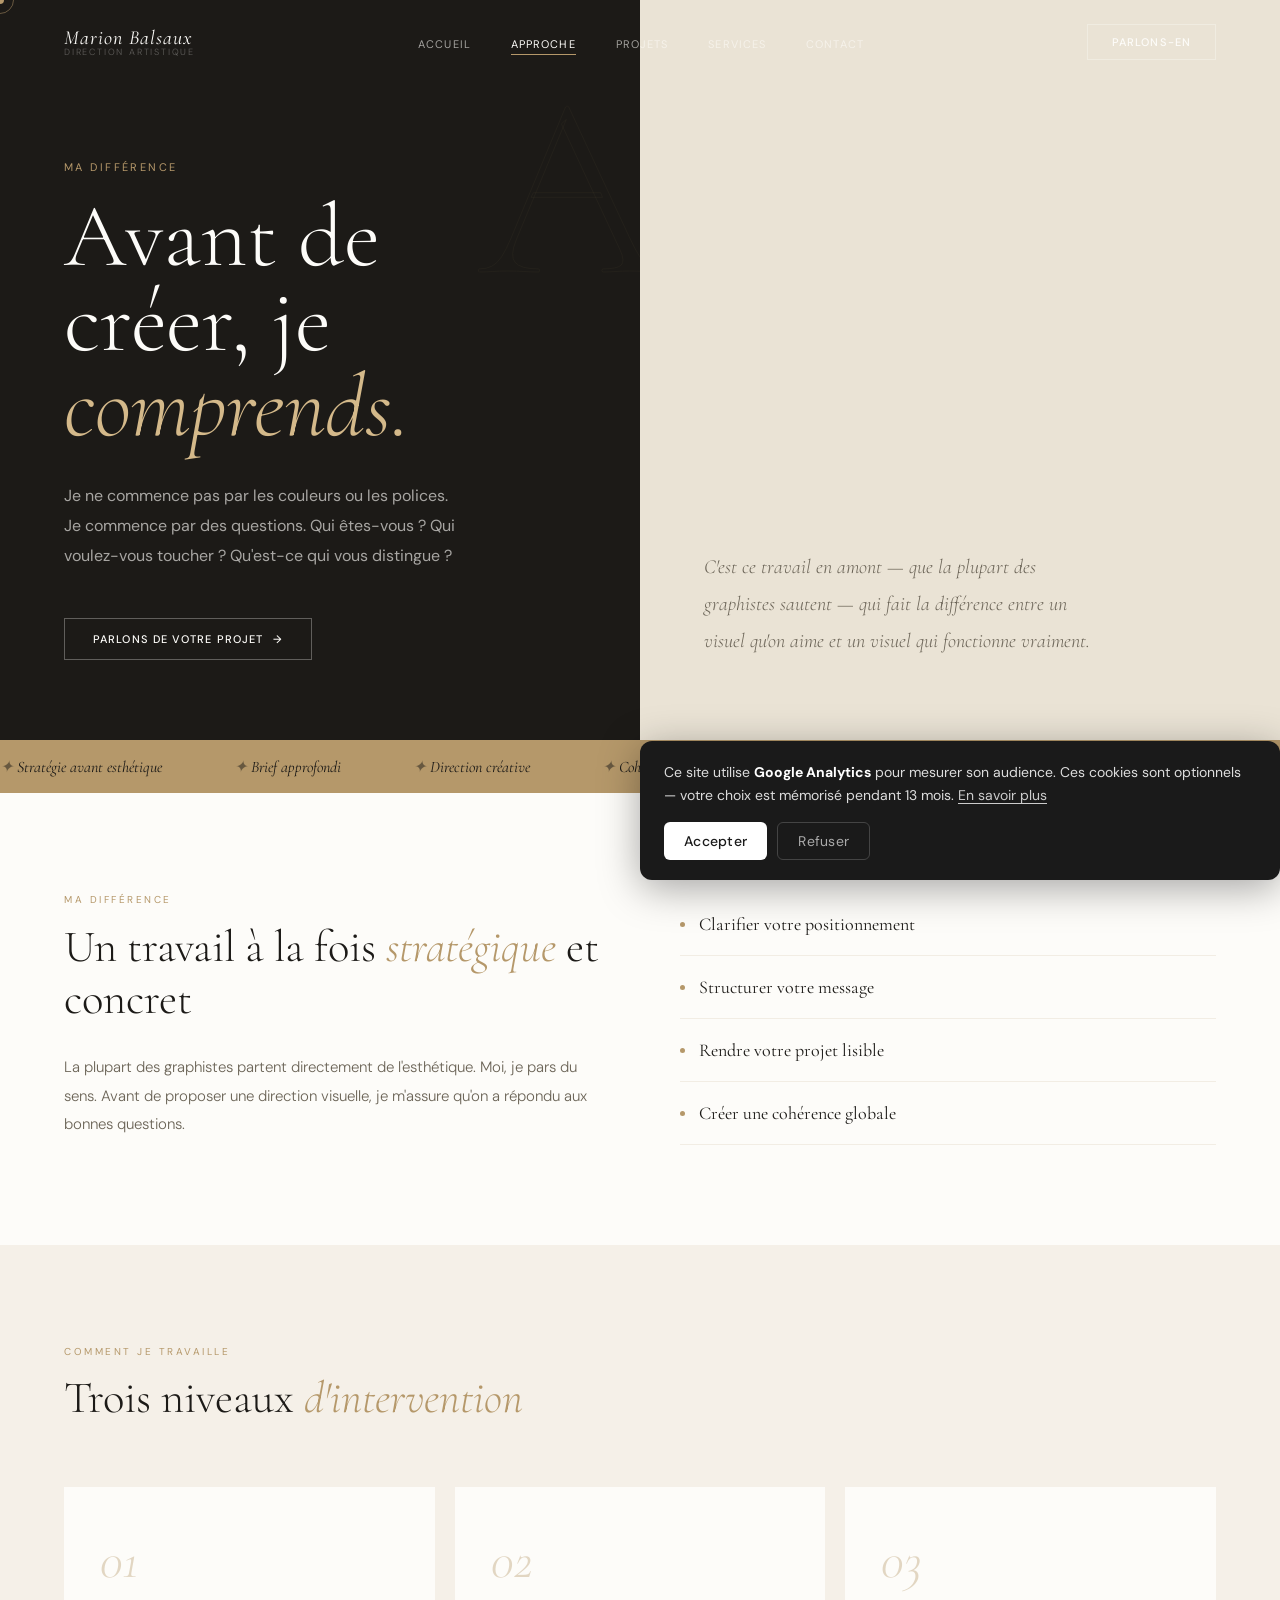
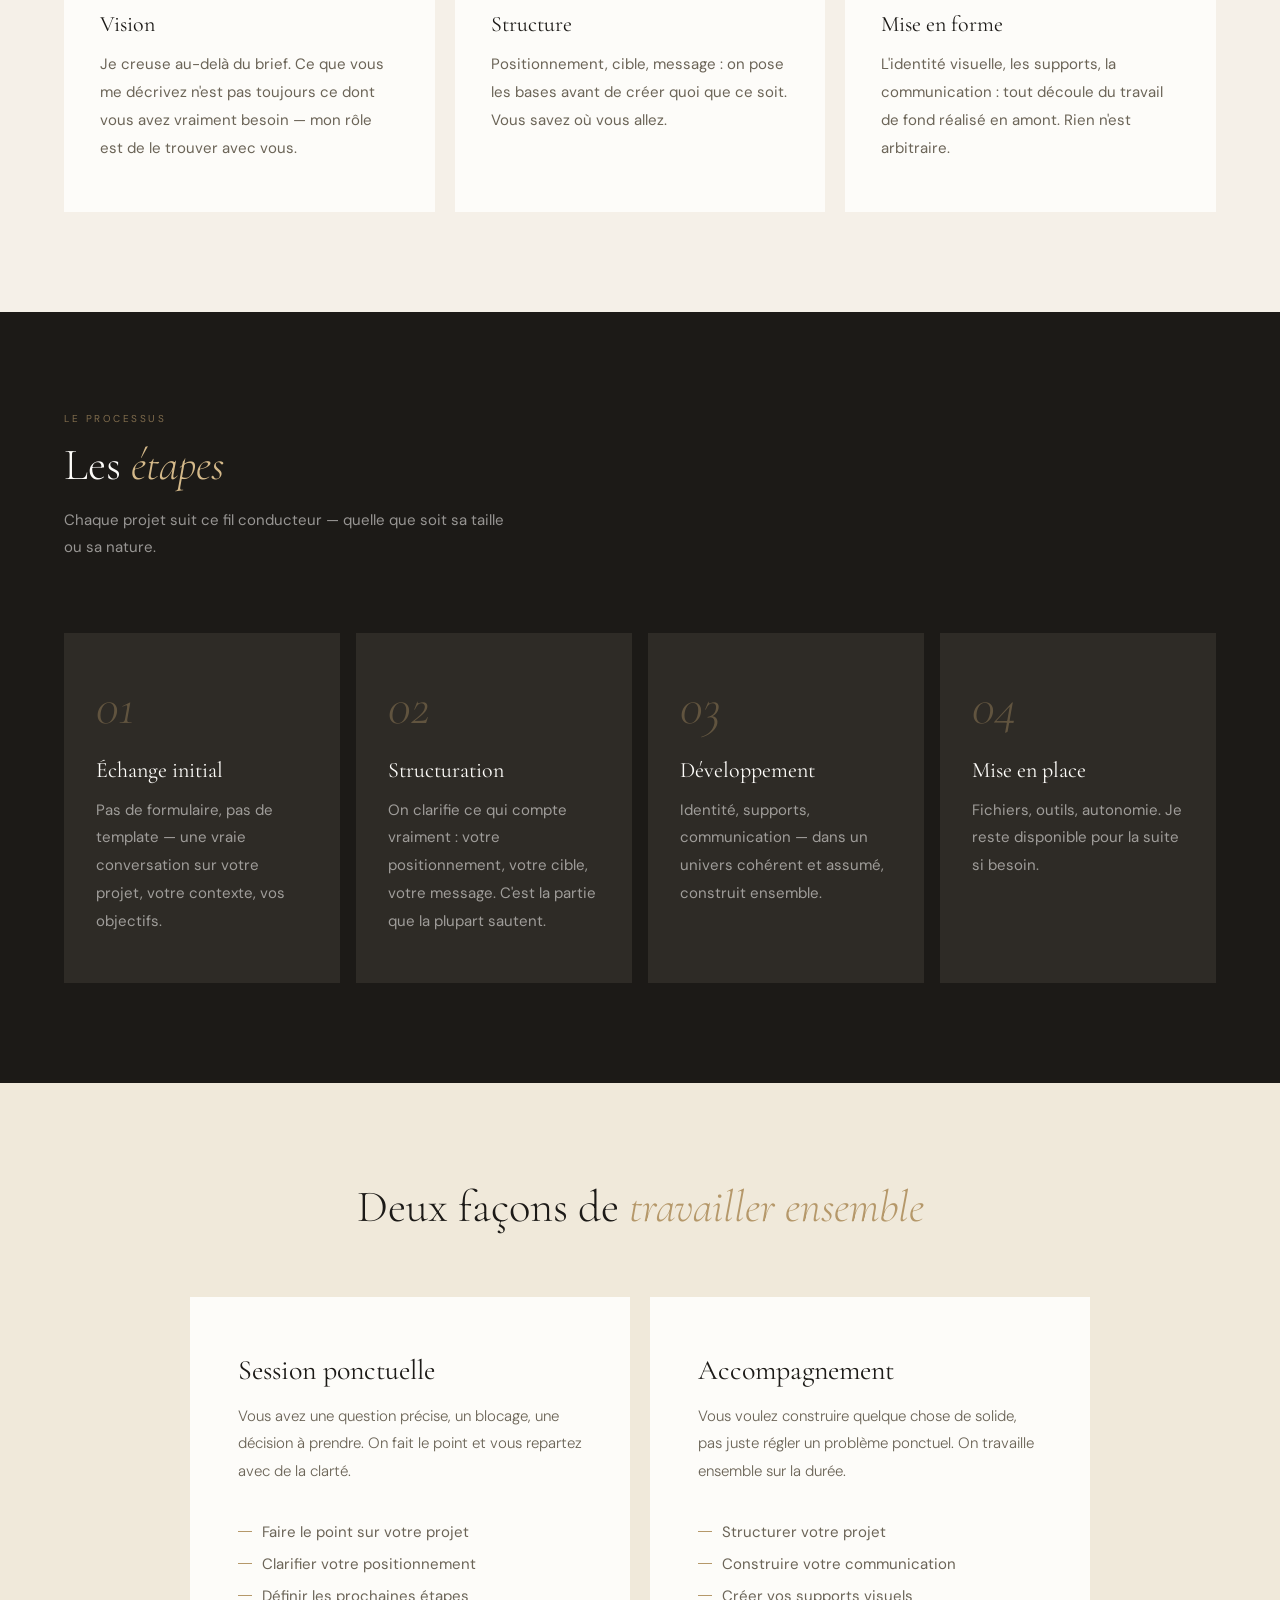
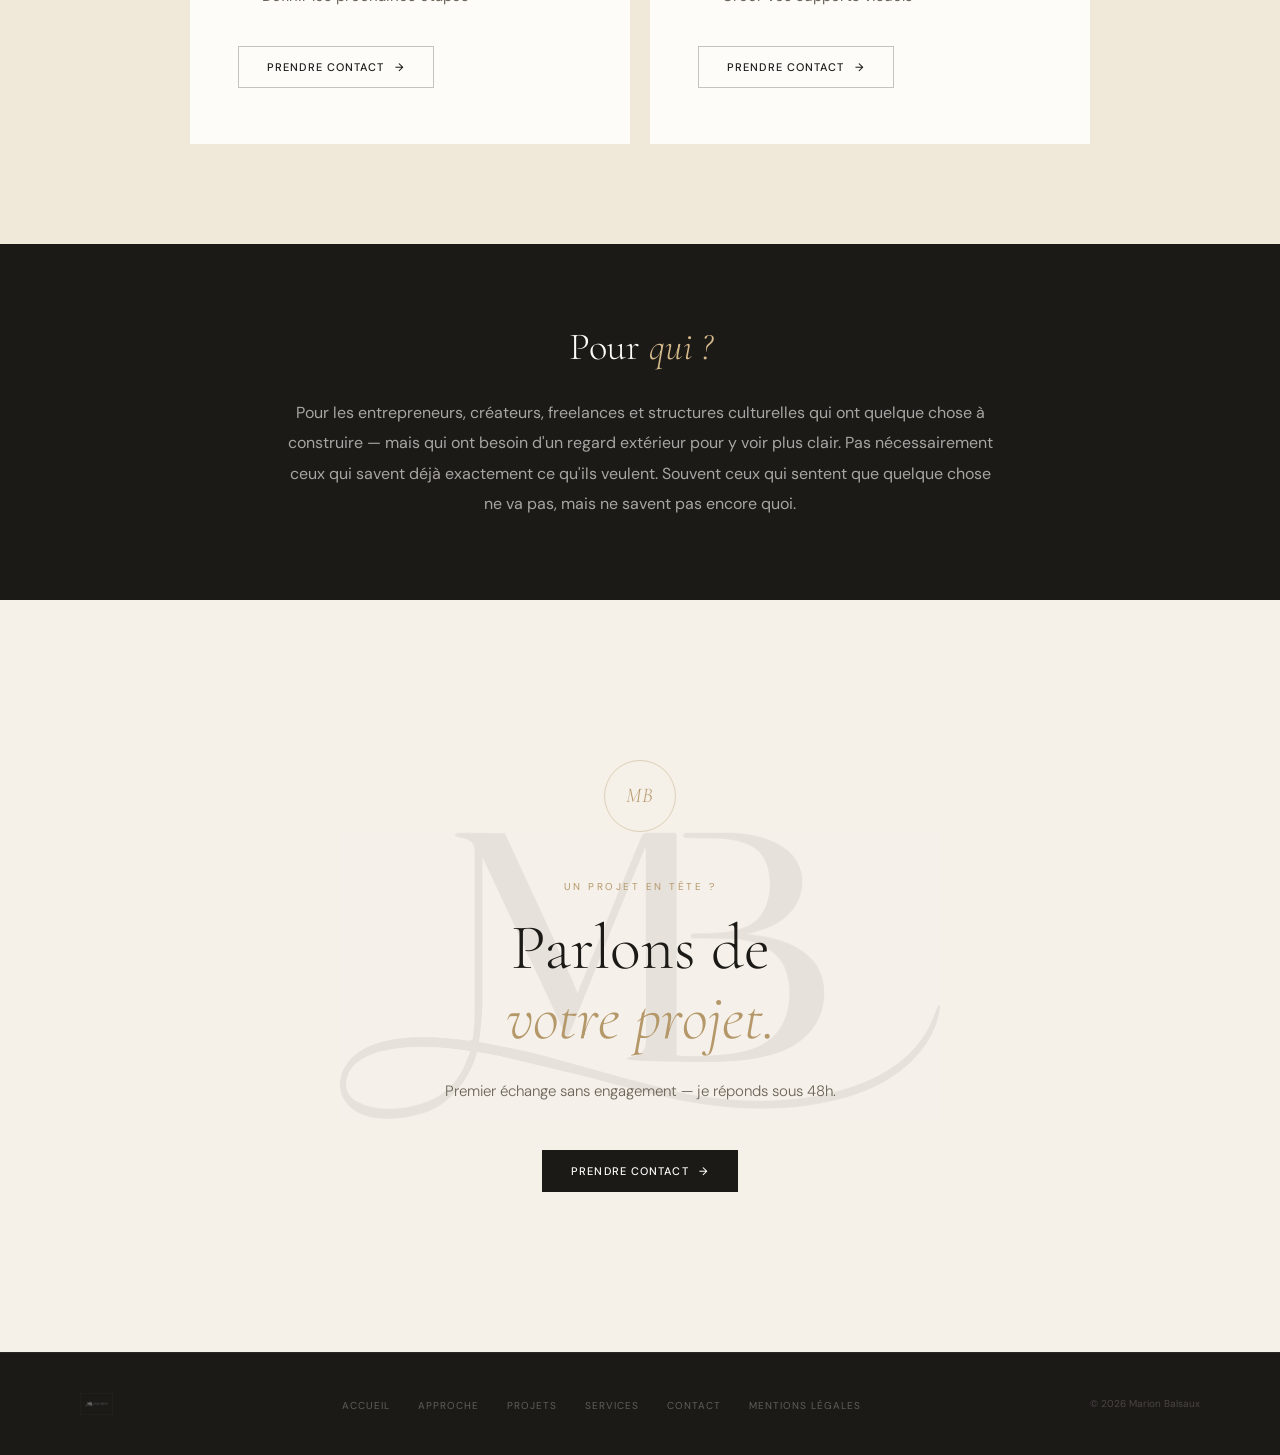
==== commit 9a3bf106: "Add files via upload" ====
--- a/approche.html
+++ b/approche.html
@@ -1,9 +1,33 @@
 <!DOCTYPE html>
 <html lang="fr">
 <head>
+<!-- Google tag (gtag.js) -->
+<script async src="https://www.googletagmanager.com/gtag/js?id=G-MSE1TXJMT7"></script>
+<script>
+  window.dataLayer = window.dataLayer || [];
+  function gtag(){dataLayer.push(arguments);}
+  // Consent mode: analytics off by default until user accepts
+  gtag('consent', 'default', {'analytics_storage': 'denied'});
+  gtag('js', new Date());
+  gtag('config', 'G-MSE1TXJMT7');
+</script>
 <meta charset="UTF-8"><meta name="viewport" content="width=device-width, initial-scale=1.0">
 <title>Graphiste Brabant Wallon — Mon approche | Marion Balsaux</title>
 <meta name="description" content="Graphiste en Brabant Wallon, je travaille sur le fond avant la forme : comprendre votre projet, structurer votre communication, puis créer une identité visuelle cohérente.">
+<meta name="author" content="Marion Balsaux">
+<meta name="robots" content="index, follow">
+<link rel="canonical" href="https://marionbalsaux.fr/approche.html">
+<meta property="og:title" content="Mon approche — Marion Balsaux, graphiste en Brabant Wallon">
+<meta property="og:description" content="Je travaille sur le fond avant la forme : comprendre votre projet, structurer votre communication, puis créer une identité visuelle cohérente.">
+<meta property="og:type" content="website">
+<meta property="og:url" content="https://marionbalsaux.fr/approche.html">
+<meta property="og:locale" content="fr_BE">
+<meta property="og:site_name" content="Marion Balsaux">
+<meta property="og:image" content="https://marionbalsaux.fr/images/site/photo-marion-hero.webp">
+<meta name="twitter:image" content="https://marionbalsaux.fr/images/site/photo-marion-hero.webp">
+<meta name="twitter:card" content="summary_large_image">
+<meta name="twitter:title" content="Mon approche — Marion Balsaux">
+<meta name="twitter:description" content="Stratégie avant esthétique. Je comprends votre projet avant de créer.">
 <link rel="preconnect" href="https://fonts.googleapis.com"><link rel="preconnect" href="https://fonts.gstatic.com" crossorigin>
 <link href="https://fonts.googleapis.com/css2?family=Cormorant+Garamond:ital,wght@0,300;0,400;0,600;1,300;1,400&family=DM+Sans:wght@300;400;500&display=swap" rel="stylesheet">
 <link rel="stylesheet" href="styles.css">
@@ -26,19 +50,19 @@
 .niv-grid{display:grid;grid-template-columns:repeat(3,1fr);gap:20px}
 .nc{padding:48px 36px;background:var(--white);border-bottom:2px solid transparent;transition:border-color .3s,background .3s}
 .nc:hover{border-color:var(--gold);background:rgba(245,240,232,.6)}
-.nc-n{font-family:var(--serif);font-size:52px;font-style:italic;font-weight:300;color:rgba(181,152,106,.18);line-height:1;margin-bottom:24px;display:block}
+.nc-n{font-family:var(--serif);font-size:52px;font-style:italic;font-weight:300;color:rgba(181,152,106,.38);line-height:1;margin-bottom:24px;display:block}
 .nc-t{font-family:var(--serif);font-size:22px;font-weight:400;margin-bottom:14px}
-.nc-d{font-size:14px;font-weight:300;line-height:1.85;color:var(--text-muted)}
+.nc-d{font-size:15px;font-weight:400;line-height:1.85;color:var(--text-muted)}
 .etps{background:var(--dark);padding:100px 64px}
 .etps-t{font-family:var(--serif);font-size:clamp(36px,3.5vw,52px);font-weight:300;color:var(--white);line-height:1.1;margin-bottom:16px}
 .etps-t em{font-style:italic;color:var(--gold-light)}
-.etps-sub{font-size:15px;font-weight:300;color:rgba(253,252,249,.4);margin-bottom:72px;max-width:440px;line-height:1.8}
+.etps-sub{font-size:15px;font-weight:400;color:rgba(253,252,249,.55);margin-bottom:72px;max-width:440px;line-height:1.8}
 .etps-list{display:grid;grid-template-columns:repeat(4,1fr);gap:16px;background:transparent}
 .ep{background:var(--dark-mid);padding:48px 32px;transition:background .3s}
 .ep:hover{background:var(--dark-light)}
-.ep-n{font-family:var(--serif);font-size:52px;font-style:italic;font-weight:300;color:rgba(181,152,106,.18);line-height:1;margin-bottom:24px;display:block}
+.ep-n{font-family:var(--serif);font-size:52px;font-style:italic;font-weight:300;color:rgba(181,152,106,.38);line-height:1;margin-bottom:24px;display:block}
 .ep-t{font-family:var(--serif);font-size:22px;font-weight:400;color:var(--white);margin-bottom:14px}
-.ep-d{font-size:14px;font-weight:300;color:rgba(253,252,249,.4);line-height:1.85}
+.ep-d{font-size:15px;font-weight:400;color:rgba(253,252,249,.55);line-height:1.85}
 .fmls{padding:100px 64px;background:var(--beige-mid)}
 .fmls-t{font-family:var(--serif);font-size:clamp(36px,3.5vw,52px);font-weight:300;line-height:1.1;text-align:center;margin-bottom:64px}
 .fmls-t em{font-style:italic;color:var(--gold)}
@@ -47,13 +71,13 @@
 .fc-t{font-family:var(--serif);font-size:28px;font-weight:400;margin-bottom:16px}
 .fc-d{font-size:15px;font-weight:300;line-height:1.85;color:var(--text-muted);margin-bottom:36px}
 .fc-list{list-style:none;display:flex;flex-direction:column;gap:12px;margin-bottom:40px}
-.fc-list li{font-size:14px;font-weight:300;color:var(--text-muted);display:flex;align-items:center;gap:10px}
+.fc-list li{font-size:15px;font-weight:400;color:var(--text-muted);display:flex;align-items:center;gap:10px}
 .fc-list li::before{content:'';width:14px;height:1px;background:var(--gold);flex-shrink:0}
 .pq{padding:80px 64px;background:var(--dark)}
 .pq-inner{max-width:720px;margin:0 auto;text-align:center}
 .pq-t{font-family:var(--serif);font-size:clamp(28px,3vw,42px);font-weight:300;color:var(--white);line-height:1.2;margin-bottom:28px}
 .pq-t em{font-style:italic;color:var(--gold-light)}
-.pq-d{font-size:16px;font-weight:300;line-height:1.9;color:rgba(253,252,249,.5)}
+.pq-d{font-size:16px;font-weight:400;line-height:1.9;color:rgba(253,252,249,.62)}
 @media(max-width:900px){
   .ah{grid-template-columns:1fr;min-height:auto}.ah-l{padding:120px 24px 60px}.ah-r{padding:48px 24px}
   .strat{grid-template-columns:1fr;padding:72px 24px;gap:40px}
@@ -65,8 +89,10 @@
 </style>
 </head>
 <body>
+<a href="#main-content" class="skip-link" style="position:absolute;left:-9999px;top:auto;width:1px;height:1px;overflow:hidden;z-index:9999;">Aller au contenu principal</a>
 <div class="cursor" id="cursor"></div>
 <div class="cursor-follower" id="follower"></div>
+<header>
 <nav id="main-nav">
   <a href="index.html" class="nav-logo">
     <span class="nav-logo-mb"><span>Marion Balsaux</span><span>Direction Artistique</span></span>
@@ -93,13 +119,15 @@
   <a href="contact.html" class="nav-mobile-cta">Parlons de votre projet</a>
   <span class="nav-mobile-deco">Marion Balsaux · Direction Artistique</span>
 </div>
-
+</header>
+
+<main id="main-content">
 <section class="ah">
   <div class="ah-l">
     <div class="ah-l-deco">A</div>
-    <p style="font-size:10px;letter-spacing:.22em;text-transform:uppercase;color:var(--gold);margin-bottom:20px;opacity:0;animation:fadeUp .8s ease .2s forwards">Ma différence</p>
+    <p style="font-size:11px;letter-spacing:.22em;text-transform:uppercase;color:var(--gold);margin-bottom:20px;opacity:0;animation:fadeUp .8s ease .2s forwards">Ma différence</p>
     <h1 style="font-family:var(--serif);font-size:clamp(56px,7vw,96px);font-weight:300;line-height:.95;color:var(--white);margin-bottom:32px;opacity:0;animation:fadeUp .8s ease .35s forwards">Avant de<br>créer, je <em style="font-style:italic;color:var(--gold-light)">comprends.</em></h1>
-    <p style="font-size:15px;font-weight:300;line-height:1.85;color:rgba(253,252,249,.45);max-width:400px;margin-bottom:48px;opacity:0;animation:fadeUp .8s ease .5s forwards">Je ne commence pas par les couleurs ou les polices. Je commence par des questions. Qui êtes-vous ? Qui voulez-vous toucher ? Qu'est-ce qui vous distingue ?</p>
+    <p style="font-size:16px;font-weight:400;line-height:1.85;color:rgba(253,252,249,.62);max-width:400px;margin-bottom:48px;opacity:0;animation:fadeUp .8s ease .5s forwards">Je ne commence pas par les couleurs ou les polices. Je commence par des questions. Qui êtes-vous ? Qui voulez-vous toucher ? Qu'est-ce qui vous distingue ?</p>
     <div style="opacity:0;animation:fadeUp .8s ease .65s forwards"><a href="contact.html" class="btn btn--outline-w">Parlons de votre projet</a></div>
   </div>
   <div class="ah-r">
@@ -149,7 +177,7 @@
 <section class="pq"><div class="pq-inner reveal"><h2 class="pq-t">Pour <em>qui ?</em></h2><p class="pq-d">Pour les entrepreneurs, créateurs, freelances et structures culturelles qui ont quelque chose à construire — mais qui ont besoin d'un regard extérieur pour y voir plus clair. Pas nécessairement ceux qui savent déjà exactement ce qu'ils veulent. Souvent ceux qui sentent que quelque chose ne va pas, mais ne savent pas encore quoi.</p></div></section>
 
 <section class="cta-section">
-  <img loading="lazy" decoding="async" src="images/site/logo_initiales.webp" alt="" class="cta-mb-watermark" aria-hidden="true">
+  <img src="images/site/logo_initiales.webp" alt="" class="cta-mb-watermark" aria-hidden="true">
   <div class="cta-mb-seal reveal">
     <span class="cta-mb-letters">MB</span>
   </div>
@@ -158,8 +186,19 @@
   <p class="cta-text reveal">Premier échange sans engagement — je réponds sous 48h.</p>
   <a href="contact.html" class="btn btn--dark reveal">Prendre contact</a>
 </section>
-
-<footer><a href="index.html" class="footer-logo-wrap"><img loading="lazy" decoding="async" src="images/site/logo_horizontal-white.webp" alt="Marion Balsaux" class="footer-logo-img" ></a><ul class="footer-nav"><li><a href="index.html">Accueil</a></li><li><a href="approche.html">Approche</a></li><li><a href="projets.html">Projets</a></li><li><a href="services.html">Services</a></li><li><a href="contact.html">Contact</a></li></ul><span class="footer-copy">© 2026 Marion Balsaux</span></footer>
+</main>
+
+<footer><a href="index.html" class="footer-logo-wrap"><img src="images/site/logo_horizontal-white.webp" alt="Marion Balsaux" class="footer-logo-img" ></a><ul class="footer-nav"><li><a href="index.html">Accueil</a></li><li><a href="approche.html">Approche</a></li><li><a href="projets.html">Projets</a></li><li><a href="services.html">Services</a></li><li><a href="contact.html">Contact</a></li><li><a href="mentions-legales.html">Mentions légales</a></li></ul><span class="footer-copy">© 2026 Marion Balsaux</span></footer>
 <script src="main.js"></script>
+
+<!-- ══ Cookie Consent Banner ══ -->
+<div id="cookie-banner" style="display:none;opacity:0;transform:translateY(calc(100% + 20px));transition:transform 0.4s ease,opacity 0.4s ease;position:fixed;bottom:20px;left:50%;transform:translateX(-50%) translateY(calc(100% + 20px));width:min(92vw,640px);background:#1a1a1a;color:#f0f0f0;border-radius:12px;padding:20px 24px;z-index:9999;box-shadow:0 8px 40px rgba(0,0,0,0.35);font-family:'DM Sans',sans-serif;font-size:0.875rem;gap:16px;flex-direction:column;align-items:flex-start;" role="alertdialog" aria-label="Consentement aux cookies">
+  <p style="margin:0;line-height:1.6;color:#ddd;">Ce site utilise <strong style="color:#fff;">Google Analytics</strong> pour mesurer son audience. Ces cookies sont optionnels — votre choix est mémorisé pendant 13 mois. <a href="mentions-legales.html" style="color:#ccc;text-underline-offset:3px;">En savoir plus</a></p>
+  <div style="display:flex;gap:10px;flex-wrap:wrap;">
+    <button id="cookie-accept" style="background:#fff;color:#1a1a1a;border:none;border-radius:6px;padding:9px 20px;font-size:0.875rem;font-weight:500;cursor:pointer;font-family:inherit;letter-spacing:0.02em;">Accepter</button>
+    <button id="cookie-reject" style="background:transparent;color:#aaa;border:1px solid #444;border-radius:6px;padding:9px 20px;font-size:0.875rem;cursor:pointer;font-family:inherit;letter-spacing:0.02em;">Refuser</button>
+  </div>
+</div>
+<script src="cookie-consent.js"></script>
 </body>
 </html>
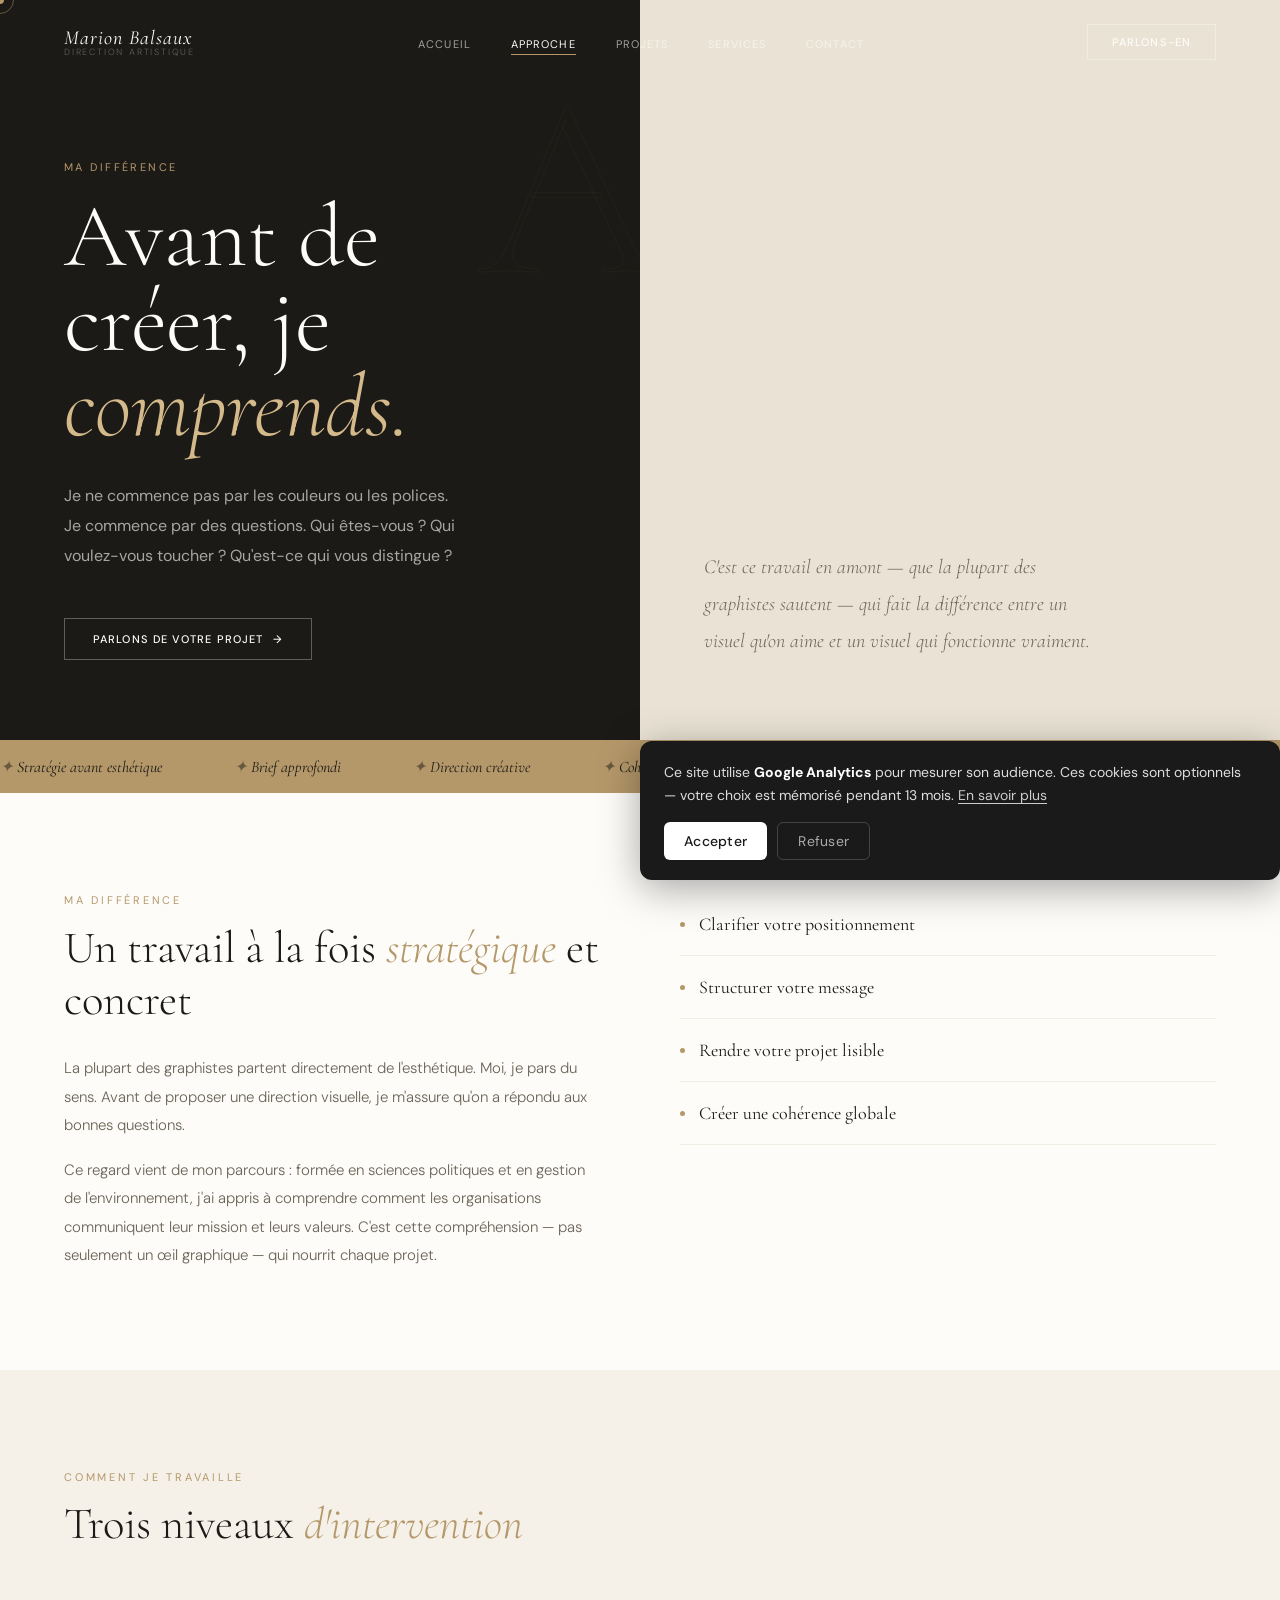
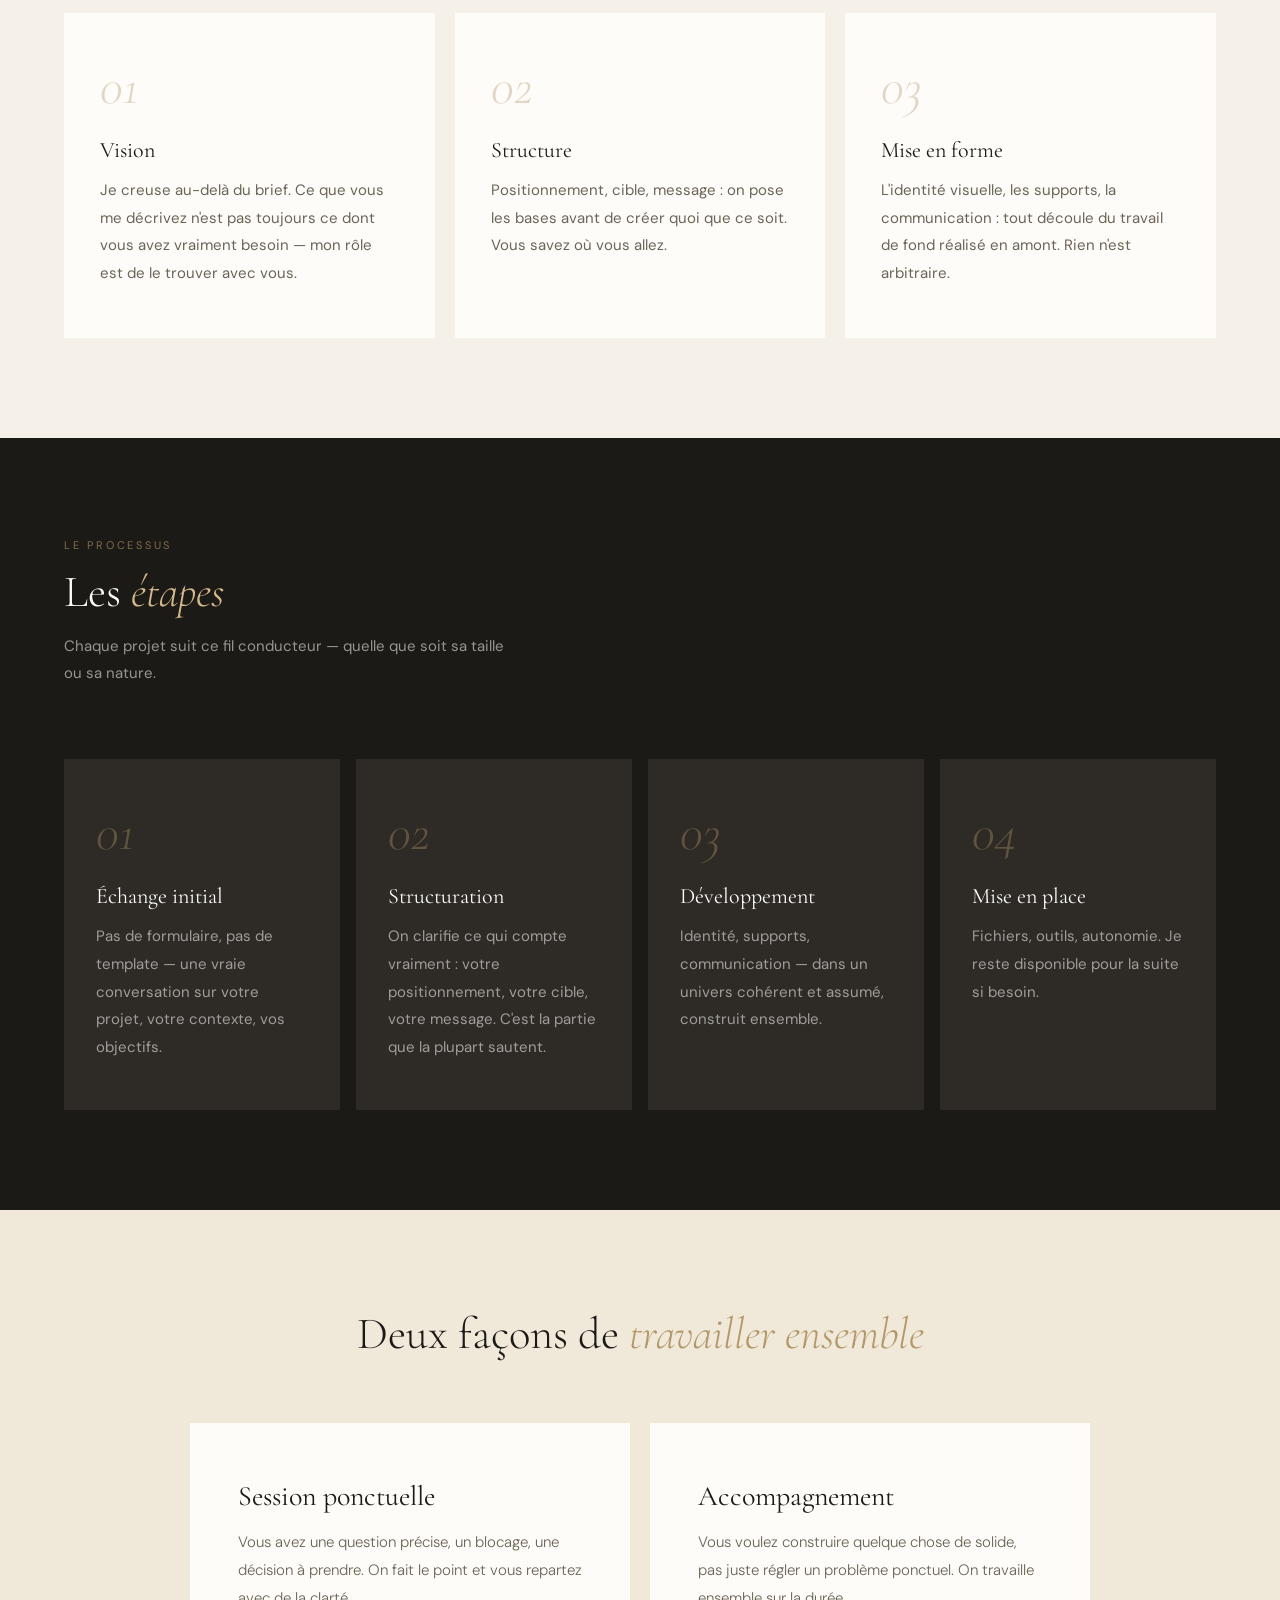
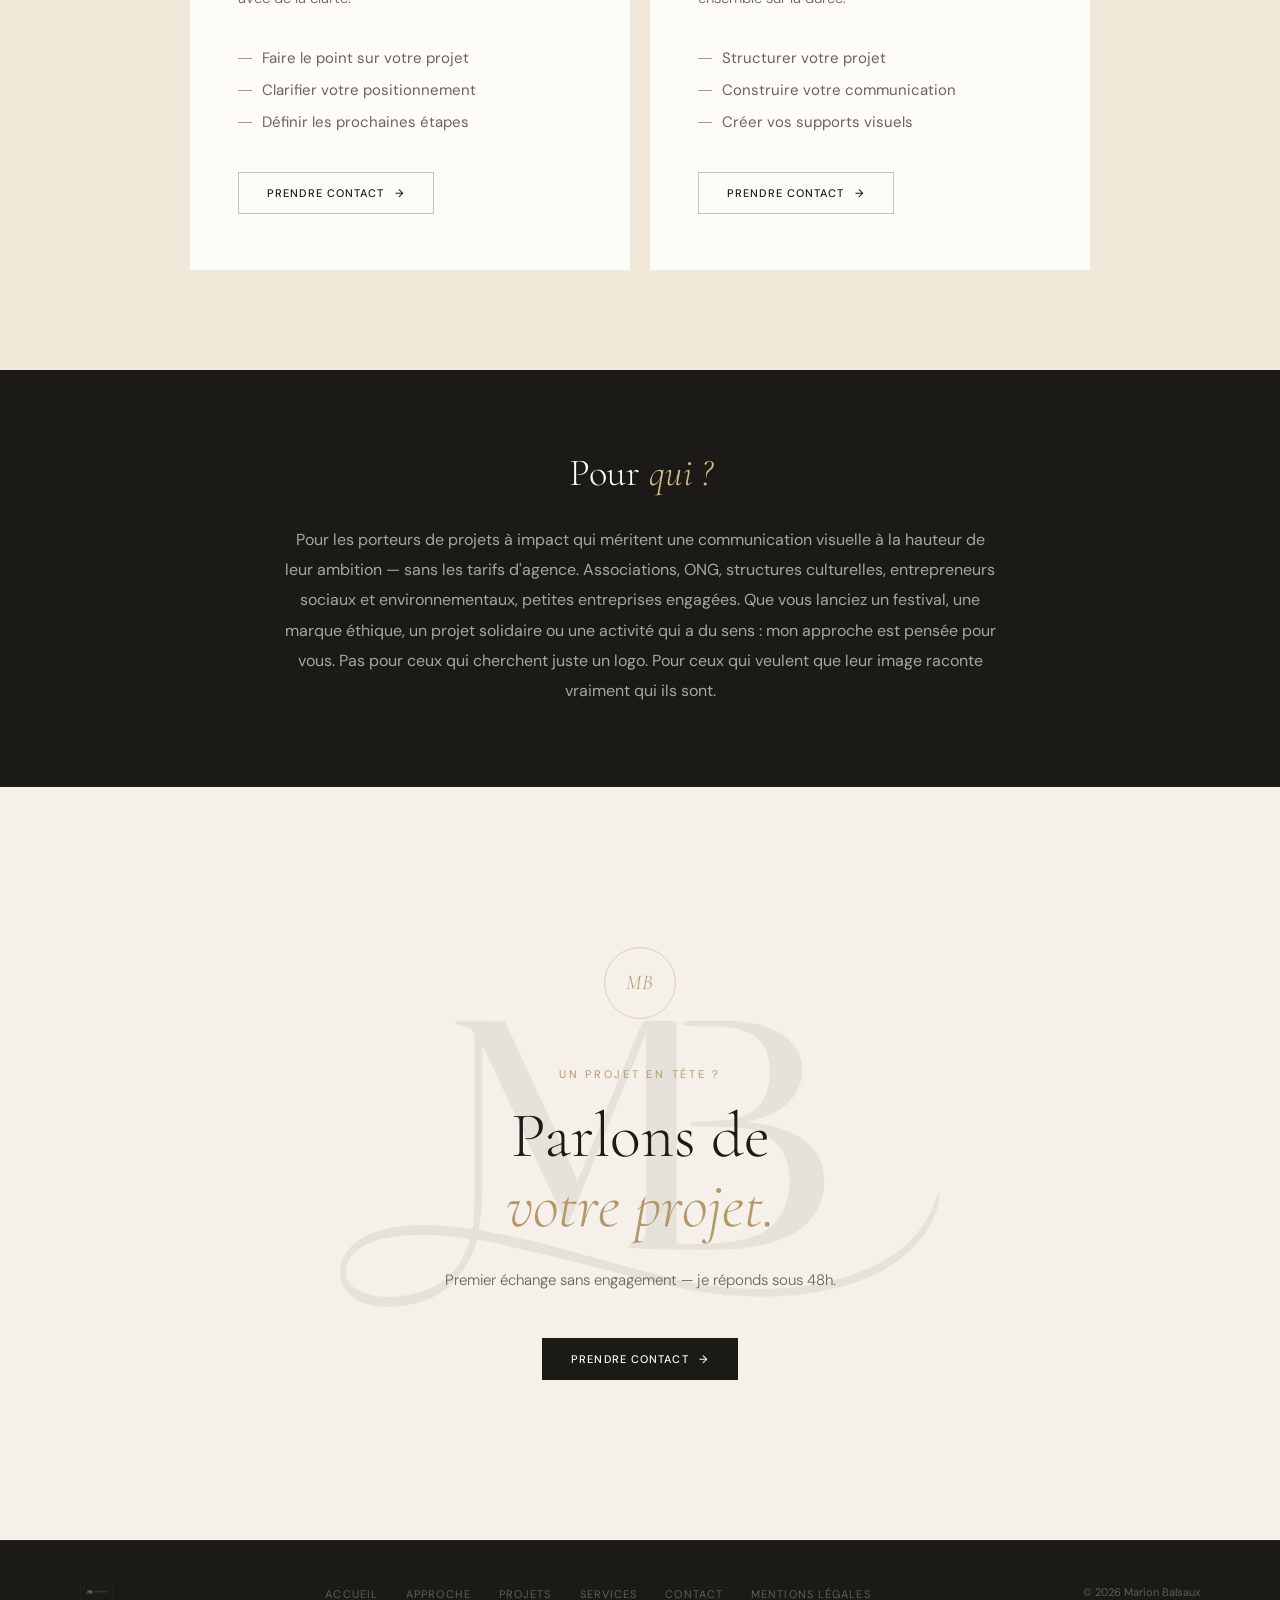
==== commit b6397d23: "Add files via upload update" ====
--- a/approche.html
+++ b/approche.html
@@ -138,7 +138,7 @@
 <div class="marquee-band"><div class="marquee-inner"><span class="marquee-item">Stratégie avant esthétique</span><span class="marquee-item">Brief approfondi</span><span class="marquee-item">Direction créative</span><span class="marquee-item">Cohérence visuelle</span><span class="marquee-item">Un seul interlocuteur</span><span class="marquee-item">Résultats concrets</span><span class="marquee-item">Stratégie avant esthétique</span><span class="marquee-item">Brief approfondi</span><span class="marquee-item">Direction créative</span><span class="marquee-item">Cohérence visuelle</span><span class="marquee-item">Un seul interlocuteur</span><span class="marquee-item">Résultats concrets</span></div></div>
 
 <section class="strat">
-  <div class="reveal-l"><span class="label">Ma différence</span><h2 class="strat-t">Un travail à la fois <em>stratégique</em> et concret</h2><p class="strat-d">La plupart des graphistes partent directement de l'esthétique. Moi, je pars du sens. Avant de proposer une direction visuelle, je m'assure qu'on a répondu aux bonnes questions.</p></div>
+  <div class="reveal-l"><span class="label">Ma différence</span><h2 class="strat-t">Un travail à la fois <em>stratégique</em> et concret</h2><p class="strat-d">La plupart des graphistes partent directement de l'esthétique. Moi, je pars du sens. Avant de proposer une direction visuelle, je m'assure qu'on a répondu aux bonnes questions.</p><p class="strat-d" style="margin-top:16px;">Ce regard vient de mon parcours : formée en sciences politiques et en gestion de l'environnement, j'ai appris à comprendre comment les organisations communiquent leur mission et leurs valeurs. C'est cette compréhension — pas seulement un œil graphique — qui nourrit chaque projet.</p></div>
   <div class="reveal-r">
     <div class="sp reveal" data-delay="0"><div class="sp-dot"></div><span class="sp-t">Clarifier votre positionnement</span></div>
     <div class="sp reveal" data-delay="80"><div class="sp-dot"></div><span class="sp-t">Structurer votre message</span></div>
@@ -174,7 +174,7 @@
   </div>
 </section>
 
-<section class="pq"><div class="pq-inner reveal"><h2 class="pq-t">Pour <em>qui ?</em></h2><p class="pq-d">Pour les entrepreneurs, créateurs, freelances et structures culturelles qui ont quelque chose à construire — mais qui ont besoin d'un regard extérieur pour y voir plus clair. Pas nécessairement ceux qui savent déjà exactement ce qu'ils veulent. Souvent ceux qui sentent que quelque chose ne va pas, mais ne savent pas encore quoi.</p></div></section>
+<section class="pq"><div class="pq-inner reveal"><h2 class="pq-t">Pour <em>qui ?</em></h2><p class="pq-d">Pour les porteurs de projets à impact qui méritent une communication visuelle à la hauteur de leur ambition — sans les tarifs d'agence. Associations, ONG, structures culturelles, entrepreneurs sociaux et environnementaux, petites entreprises engagées. Que vous lanciez un festival, une marque éthique, un projet solidaire ou une activité qui a du sens : mon approche est pensée pour vous. Pas pour ceux qui cherchent juste un logo. Pour ceux qui veulent que leur image raconte vraiment qui ils sont.</p></div></section>
 
 <section class="cta-section">
   <img src="images/site/logo_initiales.webp" alt="" class="cta-mb-watermark" aria-hidden="true">
--- a/styles.css
+++ b/styles.css
@@ -34,7 +34,8 @@
 nav { position: fixed; top: 0; left: 0; right: 0; z-index: 100; padding: 24px 64px; display: flex; justify-content: space-between; align-items: center; transition: background .4s ease, padding .4s ease; }
 nav.scrolled { background: rgba(245,240,232,.98); padding: 14px 64px; box-shadow: 0 1px 0 rgba(181,152,106,.2); }
 /* Logo in nav */
-.nav-logo { text-decoration: none; display: flex; align-items: center; }
+.nav-logo { text-decoration: none; display: flex; align-items: center; gap: 12px; }
+.nav-logo-img { width: 36px; height: 36px; flex-shrink: 0; border-radius: 2px; }
 /* Logo texte — Cormorant Garamond, élégant, fonctionne sur tous les fonds */
 .nav-logo-mb {
   display: flex;
@@ -86,7 +87,7 @@
 .marquee-item::before { content: '✦  '; opacity: .5; }
 
 /* ─── SECTION LABELS ──────────────────────── */
-.label { font-size: 10px; letter-spacing: .25em; text-transform: uppercase; color: var(--gold); margin-bottom: 16px; display: block; }
+.label { font-size: 11px; letter-spacing: .25em; text-transform: uppercase; color: var(--gold); margin-bottom: 16px; display: block; }
 .label--light { color: rgba(181,152,106,.65); }
 
 /* ─── BUTTONS ─────────────────────────────── */
@@ -160,9 +161,9 @@
 }
 .footer-logo-text { font-family: var(--serif); font-size: 15px; font-weight: 400; color: rgba(253,252,249,.6); letter-spacing: .04em; }
 .footer-nav { display: flex; gap: 28px; list-style: none; }
-.footer-nav a { font-size: 10px; letter-spacing: .1em; text-transform: uppercase; text-decoration: none; color: rgba(253,252,249,.3); transition: color .2s; }
+.footer-nav a { font-size: 11px; letter-spacing: .1em; text-transform: uppercase; text-decoration: none; color: rgba(253,252,249,.3); transition: color .2s; }
 .footer-nav a:hover { color: var(--gold); }
-.footer-copy { font-size: 10px; color: rgba(253,252,249,.2); }
+.footer-copy { font-size: 11px; color: rgba(253,252,249,.3); }
 
 /* ─── ANIMATIONS ──────────────────────────── */
 @keyframes fadeUp { from { opacity: 0; transform: translateY(28px); } to { opacity: 1; transform: translateY(0); } }
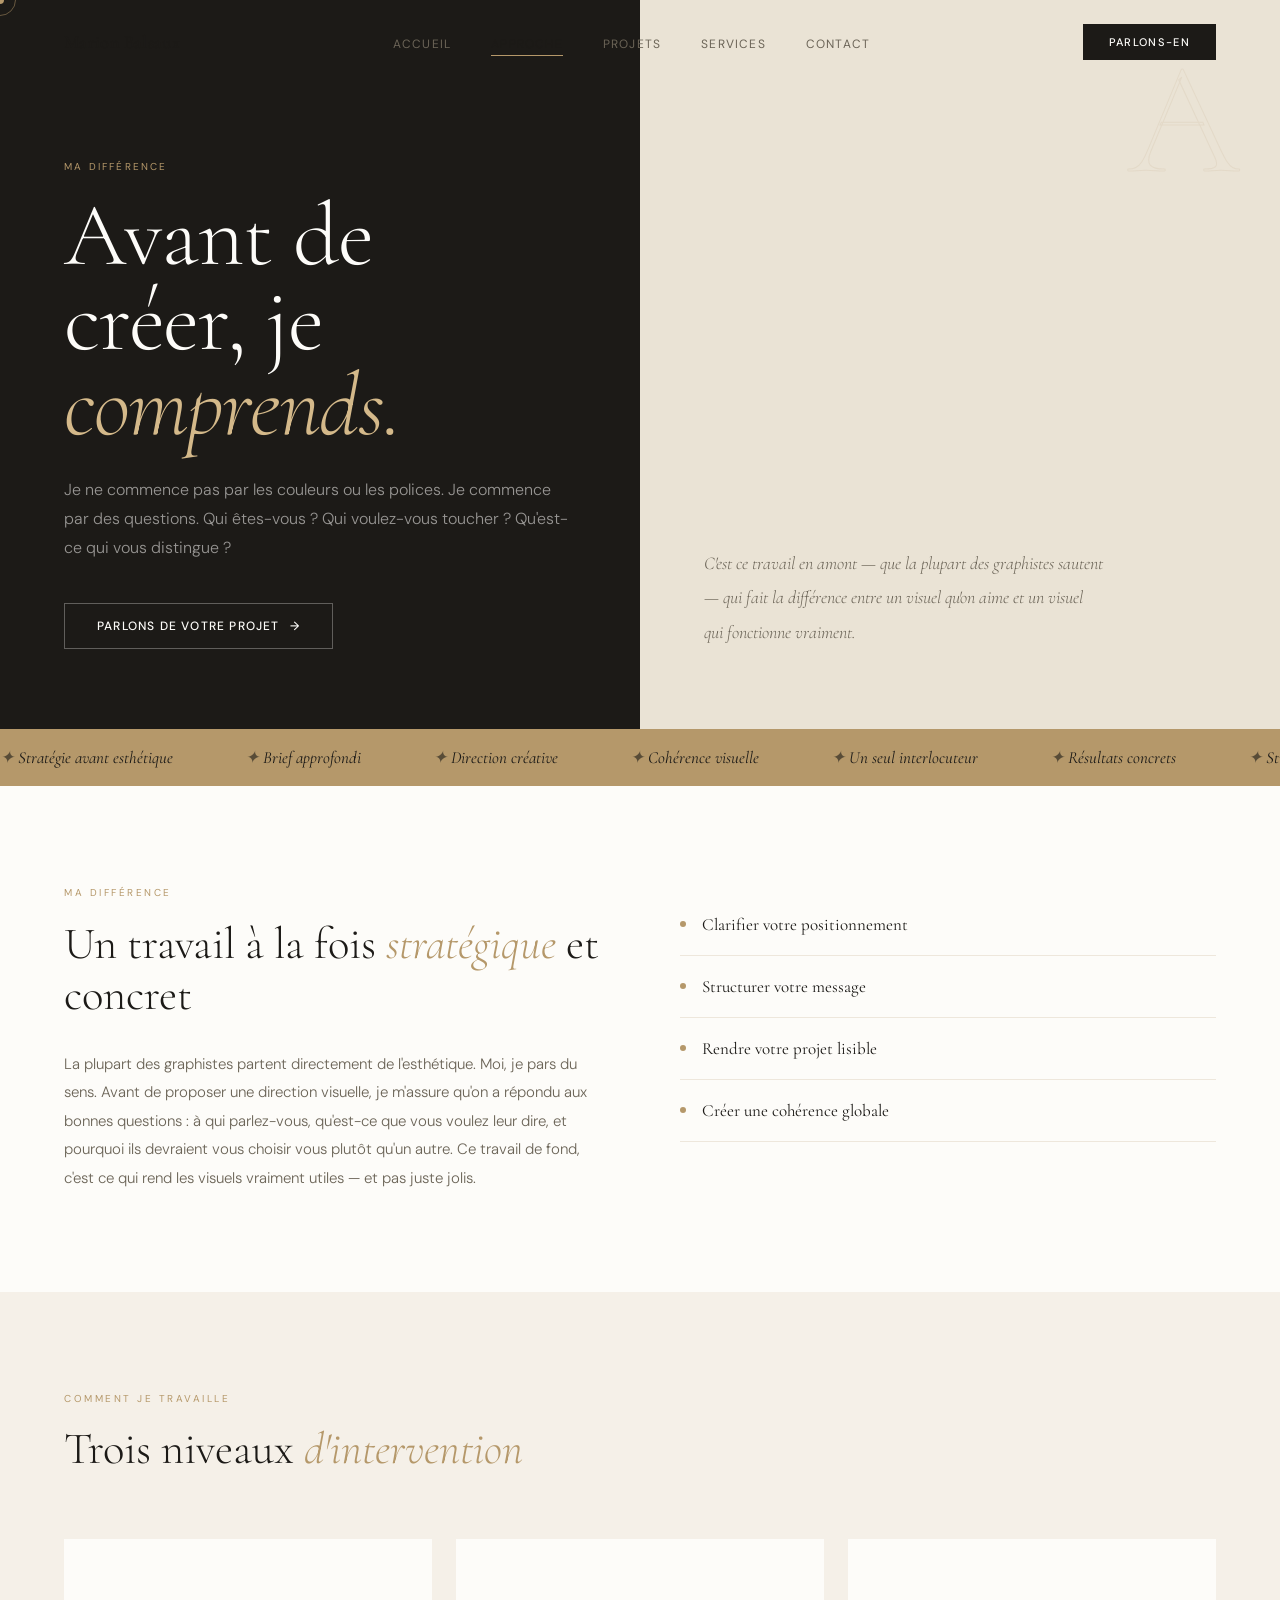
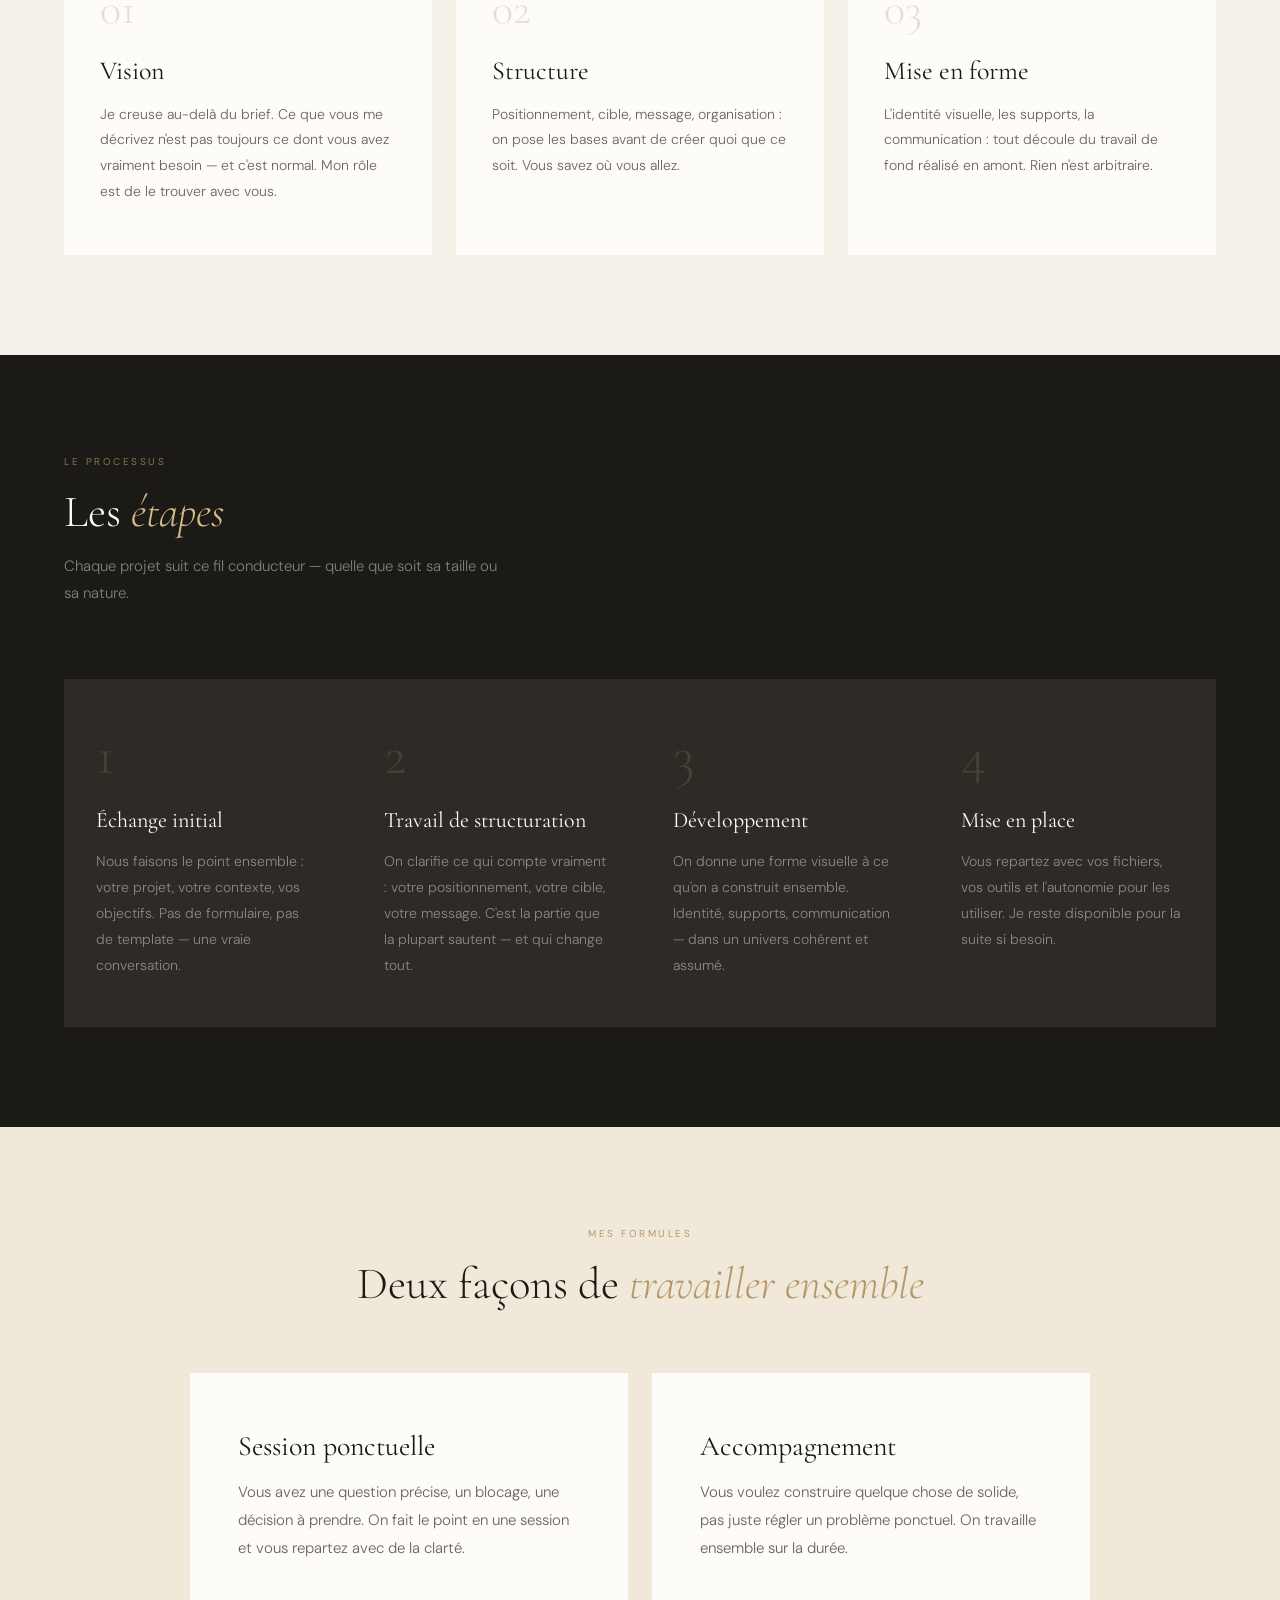
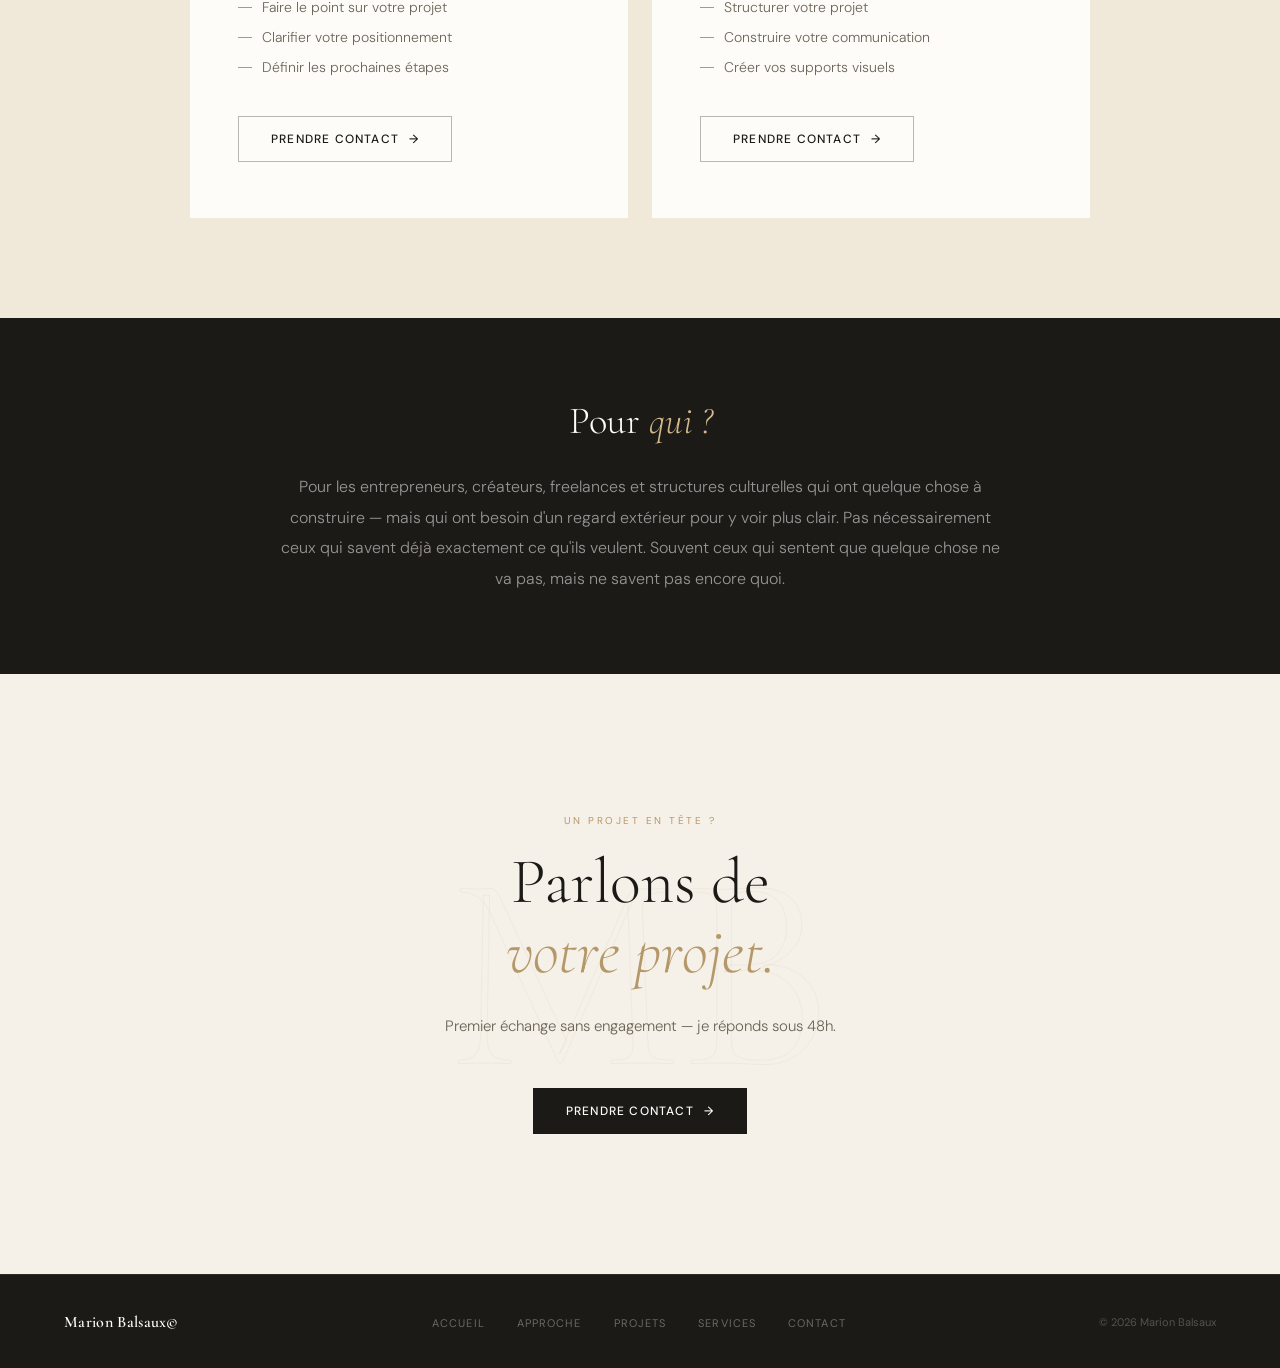
==== commit 15702ff4: "Add files via upload update" ====
--- a/approche.html
+++ b/approche.html
@@ -1,204 +1,276 @@
 <!DOCTYPE html>
 <html lang="fr">
 <head>
-<!-- Google tag (gtag.js) -->
-<script async src="https://www.googletagmanager.com/gtag/js?id=G-MSE1TXJMT7"></script>
-<script>
-  window.dataLayer = window.dataLayer || [];
-  function gtag(){dataLayer.push(arguments);}
-  // Consent mode: analytics off by default until user accepts
-  gtag('consent', 'default', {'analytics_storage': 'denied'});
-  gtag('js', new Date());
-  gtag('config', 'G-MSE1TXJMT7');
-</script>
-<meta charset="UTF-8"><meta name="viewport" content="width=device-width, initial-scale=1.0">
+<meta charset="UTF-8">
+<meta name="viewport" content="width=device-width, initial-scale=1.0">
 <title>Graphiste Brabant Wallon — Mon approche | Marion Balsaux</title>
 <meta name="description" content="Graphiste en Brabant Wallon, je travaille sur le fond avant la forme : comprendre votre projet, structurer votre communication, puis créer une identité visuelle cohérente.">
-<meta name="author" content="Marion Balsaux">
-<meta name="robots" content="index, follow">
-<link rel="canonical" href="https://marionbalsaux.fr/approche.html">
-<meta property="og:title" content="Mon approche — Marion Balsaux, graphiste en Brabant Wallon">
-<meta property="og:description" content="Je travaille sur le fond avant la forme : comprendre votre projet, structurer votre communication, puis créer une identité visuelle cohérente.">
-<meta property="og:type" content="website">
-<meta property="og:url" content="https://marionbalsaux.fr/approche.html">
-<meta property="og:locale" content="fr_BE">
-<meta property="og:site_name" content="Marion Balsaux">
-<meta property="og:image" content="https://marionbalsaux.fr/images/site/photo-marion-hero.webp">
-<meta name="twitter:image" content="https://marionbalsaux.fr/images/site/photo-marion-hero.webp">
-<meta name="twitter:card" content="summary_large_image">
-<meta name="twitter:title" content="Mon approche — Marion Balsaux">
-<meta name="twitter:description" content="Stratégie avant esthétique. Je comprends votre projet avant de créer.">
-<link rel="preconnect" href="https://fonts.googleapis.com"><link rel="preconnect" href="https://fonts.gstatic.com" crossorigin>
+<link rel="preconnect" href="https://fonts.googleapis.com">
+<link rel="preconnect" href="https://fonts.gstatic.com" crossorigin>
 <link href="https://fonts.googleapis.com/css2?family=Cormorant+Garamond:ital,wght@0,300;0,400;0,600;1,300;1,400&family=DM+Sans:wght@300;400;500&display=swap" rel="stylesheet">
 <link rel="stylesheet" href="styles.css">
 <style>
-.ah{min-height:80vh;display:grid;grid-template-columns:1fr 1fr}
-.ah-l{background:var(--dark);padding:160px 64px 80px;display:flex;flex-direction:column;justify-content:flex-end;position:relative;overflow:hidden}
-.ah-l-deco{position:absolute;right:-20px;top:60px;font-family:var(--serif);font-size:260px;font-weight:300;color:transparent;-webkit-text-stroke:1px rgba(181,152,106,.05);line-height:1;user-select:none}
-.ah-r{background:var(--beige-dark);display:flex;align-items:flex-end;padding:80px 64px;position:relative}
-.ah-r-text{font-family:var(--serif);font-size:clamp(15px,1.8vw,20px);font-style:italic;font-weight:300;line-height:1.85;color:var(--text-muted);max-width:400px;opacity:0;animation:fadeUp .8s ease .6s forwards}
-.strat{padding:100px 64px;display:grid;grid-template-columns:1fr 1fr;gap:80px;align-items:start;background:var(--white)}
-.strat-t{font-family:var(--serif);font-size:clamp(34px,3.5vw,50px);font-weight:300;line-height:1.15;margin-bottom:28px}
-.strat-t em{font-style:italic;color:var(--gold)}
-.strat-d{font-size:15px;font-weight:300;line-height:1.9;color:var(--text-muted)}
-.sp{padding:20px 0;border-bottom:1px solid rgba(181,152,106,.15);display:flex;align-items:center;gap:14px}
-.sp-dot{width:5px;height:5px;background:var(--gold);border-radius:50%;flex-shrink:0}
-.sp-t{font-family:var(--serif);font-size:18px;font-weight:400}
-.niv{padding:100px 64px;background:var(--beige)}
-.niv-t{font-family:var(--serif);font-size:clamp(36px,3.5vw,52px);font-weight:300;line-height:1.1;margin-bottom:64px}
-.niv-t em{font-style:italic;color:var(--gold)}
-.niv-grid{display:grid;grid-template-columns:repeat(3,1fr);gap:20px}
-.nc{padding:48px 36px;background:var(--white);border-bottom:2px solid transparent;transition:border-color .3s,background .3s}
-.nc:hover{border-color:var(--gold);background:rgba(245,240,232,.6)}
-.nc-n{font-family:var(--serif);font-size:52px;font-style:italic;font-weight:300;color:rgba(181,152,106,.38);line-height:1;margin-bottom:24px;display:block}
-.nc-t{font-family:var(--serif);font-size:22px;font-weight:400;margin-bottom:14px}
-.nc-d{font-size:15px;font-weight:400;line-height:1.85;color:var(--text-muted)}
-.etps{background:var(--dark);padding:100px 64px}
-.etps-t{font-family:var(--serif);font-size:clamp(36px,3.5vw,52px);font-weight:300;color:var(--white);line-height:1.1;margin-bottom:16px}
-.etps-t em{font-style:italic;color:var(--gold-light)}
-.etps-sub{font-size:15px;font-weight:400;color:rgba(253,252,249,.55);margin-bottom:72px;max-width:440px;line-height:1.8}
-.etps-list{display:grid;grid-template-columns:repeat(4,1fr);gap:16px;background:transparent}
-.ep{background:var(--dark-mid);padding:48px 32px;transition:background .3s}
-.ep:hover{background:var(--dark-light)}
-.ep-n{font-family:var(--serif);font-size:52px;font-style:italic;font-weight:300;color:rgba(181,152,106,.38);line-height:1;margin-bottom:24px;display:block}
-.ep-t{font-family:var(--serif);font-size:22px;font-weight:400;color:var(--white);margin-bottom:14px}
-.ep-d{font-size:15px;font-weight:400;color:rgba(253,252,249,.55);line-height:1.85}
-.fmls{padding:100px 64px;background:var(--beige-mid)}
-.fmls-t{font-family:var(--serif);font-size:clamp(36px,3.5vw,52px);font-weight:300;line-height:1.1;text-align:center;margin-bottom:64px}
-.fmls-t em{font-style:italic;color:var(--gold)}
-.fmls-grid{display:grid;grid-template-columns:1fr 1fr;gap:20px;max-width:900px;margin:0 auto}
-.fc{padding:56px 48px;background:var(--white)}
-.fc-t{font-family:var(--serif);font-size:28px;font-weight:400;margin-bottom:16px}
-.fc-d{font-size:15px;font-weight:300;line-height:1.85;color:var(--text-muted);margin-bottom:36px}
-.fc-list{list-style:none;display:flex;flex-direction:column;gap:12px;margin-bottom:40px}
-.fc-list li{font-size:15px;font-weight:400;color:var(--text-muted);display:flex;align-items:center;gap:10px}
-.fc-list li::before{content:'';width:14px;height:1px;background:var(--gold);flex-shrink:0}
-.pq{padding:80px 64px;background:var(--dark)}
-.pq-inner{max-width:720px;margin:0 auto;text-align:center}
-.pq-t{font-family:var(--serif);font-size:clamp(28px,3vw,42px);font-weight:300;color:var(--white);line-height:1.2;margin-bottom:28px}
-.pq-t em{font-style:italic;color:var(--gold-light)}
-.pq-d{font-size:16px;font-weight:400;line-height:1.9;color:rgba(253,252,249,.62)}
-@media(max-width:900px){
-  .ah{grid-template-columns:1fr;min-height:auto}.ah-l{padding:120px 24px 60px}.ah-r{padding:48px 24px}
-  .strat{grid-template-columns:1fr;padding:72px 24px;gap:40px}
-  .niv{padding:72px 24px}.niv-grid{grid-template-columns:1fr}
-  .etps{padding:72px 24px}.etps-list{grid-template-columns:1fr}
-  .fmls{padding:72px 24px}.fmls-grid{grid-template-columns:1fr}
-  .pq{padding:60px 24px}
+/* ── APPROCHE SPECIFIC ── */
+.hero-split { min-height: 70vh; display: grid; grid-template-columns: 1fr 1fr; }
+.hero-split-left { background: var(--dark); padding: 160px 64px 80px; display: flex; flex-direction: column; justify-content: flex-end; }
+.hero-split-right { background: var(--beige-dark); display: flex; align-items: flex-end; padding: 80px 64px; position: relative; overflow: hidden; }
+.hero-split-right-text { font-family: var(--serif); font-size: clamp(14px, 1.5vw, 18px); font-style: italic; font-weight: 300; line-height: 1.9; color: var(--text-muted); max-width: 400px; opacity: 0; animation: fadeUp .8s ease .6s forwards; }
+.hero-deco-num { position: absolute; top: 40px; right: 40px; font-family: var(--serif); font-size: 160px; font-weight: 300; color: transparent; -webkit-text-stroke: 1px rgba(181,152,106,.12); line-height: 1; user-select: none; }
+
+/* ── STRATÉGIQUE ── */
+.strategique { padding: 100px 64px; display: grid; grid-template-columns: 1fr 1fr; gap: 80px; align-items: start; background: var(--white); }
+.strat-left {}
+.strat-title { font-family: var(--serif); font-size: clamp(34px, 3.5vw, 50px); font-weight: 300; line-height: 1.15; margin-bottom: 28px; }
+.strat-title em { font-style: italic; color: var(--gold); }
+.strat-text { font-size: 15px; font-weight: 300; line-height: 1.9; color: var(--text-muted); }
+.strat-right { padding-top: 8px; }
+.strat-points { display: flex; flex-direction: column; gap: 0; }
+.strat-point { padding: 20px 0; border-bottom: 1px solid rgba(181,152,106,.2); display: flex; align-items: center; gap: 16px; }
+.strat-point-icon { width: 6px; height: 6px; background: var(--gold); border-radius: 50%; flex-shrink: 0; }
+.strat-point-text { font-family: var(--serif); font-size: 17px; font-weight: 400; }
+
+/* ── TROIS NIVEAUX ── */
+.niveaux { padding: 100px 64px; background: var(--beige); }
+.niveaux-header { margin-bottom: 64px; }
+.niveaux-title { font-family: var(--serif); font-size: clamp(36px, 3.5vw, 52px); font-weight: 300; line-height: 1.1; }
+.niveaux-title em { font-style: italic; color: var(--gold); }
+.niveaux-grid { display: grid; grid-template-columns: repeat(3, 1fr); gap: 24px; }
+.niveau-card { padding: 48px 36px; background: var(--white); border-bottom: 2px solid transparent; transition: border-color .3s, transform .3s; }
+.niveau-card:hover { border-color: var(--gold); transform: translateY(-4px); }
+.niveau-num { font-family: var(--serif); font-size: 44px; font-weight: 300; color: rgba(181,152,106,.3); line-height: 1; margin-bottom: 24px; display: block; }
+.niveau-title { font-family: var(--serif); font-size: 26px; font-weight: 400; margin-bottom: 16px; }
+.niveau-text { font-size: 14px; font-weight: 300; line-height: 1.85; color: var(--text-muted); }
+
+/* ── ÉTAPES ── */
+.etapes { background: var(--dark); padding: 100px 64px; }
+.etapes-header { margin-bottom: 72px; }
+.etapes-title { font-family: var(--serif); font-size: clamp(36px, 3.5vw, 52px); font-weight: 300; color: var(--white); line-height: 1.1; }
+.etapes-title em { font-style: italic; color: var(--gold-light); }
+.etapes-sub { font-size: 15px; font-weight: 300; color: rgba(253,252,249,.45); margin-top: 16px; max-width: 440px; line-height: 1.8; }
+.etapes-list { display: grid; grid-template-columns: repeat(4, 1fr); gap: 1px; background: rgba(181,152,106,.1); }
+.etape { background: var(--dark-mid); padding: 48px 32px; position: relative; transition: background .3s; }
+.etape:hover { background: var(--dark-light); }
+.etape-num { font-family: var(--serif); font-size: 56px; font-weight: 300; color: rgba(181,152,106,.2); line-height: 1; margin-bottom: 24px; display: block; }
+.etape-title { font-family: var(--serif); font-size: 22px; font-weight: 400; color: var(--white); margin-bottom: 16px; }
+.etape-text { font-size: 14px; font-weight: 300; color: rgba(253,252,249,.45); line-height: 1.85; }
+
+/* ── FORMULES ── */
+.formules { padding: 100px 64px; background: var(--beige-mid); }
+.formules-header { text-align: center; margin-bottom: 64px; }
+.formules-title { font-family: var(--serif); font-size: clamp(36px, 3.5vw, 52px); font-weight: 300; line-height: 1.1; }
+.formules-title em { font-style: italic; color: var(--gold); }
+.formules-grid { display: grid; grid-template-columns: 1fr 1fr; gap: 24px; max-width: 900px; margin: 0 auto; }
+.formule-card { padding: 56px 48px; background: var(--white); }
+.formule-title { font-family: var(--serif); font-size: 28px; font-weight: 400; margin-bottom: 16px; }
+.formule-desc { font-size: 15px; font-weight: 300; line-height: 1.85; color: var(--text-muted); margin-bottom: 36px; }
+.formule-list { list-style: none; display: flex; flex-direction: column; gap: 12px; margin-bottom: 40px; }
+.formule-list li { font-size: 14px; font-weight: 300; color: var(--text-muted); display: flex; align-items: center; gap: 10px; }
+.formule-list li::before { content: ''; width: 14px; height: 1px; background: var(--gold); flex-shrink: 0; }
+
+/* ── POUR QUI ── */
+.pour-qui { padding: 80px 64px; background: var(--dark); }
+.pour-qui-inner { max-width: 720px; margin: 0 auto; text-align: center; }
+.pour-qui-title { font-family: var(--serif); font-size: clamp(28px, 3vw, 42px); font-weight: 300; color: var(--white); line-height: 1.2; margin-bottom: 28px; }
+.pour-qui-title em { font-style: italic; color: var(--gold-light); }
+.pour-qui-text { font-size: 16px; font-weight: 300; line-height: 1.9; color: rgba(253,252,249,.55); }
+
+@media (max-width: 900px) {
+  .hero-split { grid-template-columns: 1fr; min-height: auto; }
+  .hero-split-left { padding: 120px 24px 60px; }
+  .hero-split-right { padding: 48px 24px; }
+  .strategique { grid-template-columns: 1fr; padding: 72px 24px; gap: 40px; }
+  .niveaux { padding: 72px 24px; }
+  .niveaux-grid { grid-template-columns: 1fr; }
+  .etapes { padding: 72px 24px; }
+  .etapes-list { grid-template-columns: 1fr; }
+  .formules { padding: 72px 24px; }
+  .formules-grid { grid-template-columns: 1fr; }
+  .pour-qui { padding: 60px 24px; }
 }
 </style>
 </head>
 <body>
-<a href="#main-content" class="skip-link" style="position:absolute;left:-9999px;top:auto;width:1px;height:1px;overflow:hidden;z-index:9999;">Aller au contenu principal</a>
+
 <div class="cursor" id="cursor"></div>
 <div class="cursor-follower" id="follower"></div>
-<header>
+
 <nav id="main-nav">
-  <a href="index.html" class="nav-logo">
-    <span class="nav-logo-mb"><span>Marion Balsaux</span><span>Direction Artistique</span></span>
-  </a>
+  <a href="index.html" class="nav-logo">Marion Balsaux</a>
   <ul class="nav-links">
-    <li><a href="index.html">Accueil</a></li><li><a href="approche.html" class="active">Approche</a></li>
-    <li><a href="projets.html">Projets</a></li><li><a href="services.html">Services</a></li><li><a href="contact.html">Contact</a></li>
-  </ul>
-  <a href="contact.html" class="nav-cta">Parlons-en</a>
-
-  <button class="nav-hamburger" id="nav-hamburger" aria-label="Menu" aria-expanded="false">
-    <span></span><span></span><span></span>
-  </button>
-</nav>
-<!-- Menu mobile overlay -->
-<div class="nav-mobile-overlay" id="nav-mobile-overlay" role="dialog" aria-modal="true">
-  <ul class="nav-mobile-links">
     <li><a href="index.html">Accueil</a></li>
     <li><a href="approche.html" class="active">Approche</a></li>
     <li><a href="projets.html">Projets</a></li>
     <li><a href="services.html">Services</a></li>
     <li><a href="contact.html">Contact</a></li>
   </ul>
-  <a href="contact.html" class="nav-mobile-cta">Parlons de votre projet</a>
-  <span class="nav-mobile-deco">Marion Balsaux · Direction Artistique</span>
+  <a href="contact.html" class="nav-cta">Parlons-en</a>
+</nav>
+
+<!-- HERO -->
+<section class="hero-split">
+  <div class="hero-split-left">
+    <p class="hero-eyebrow" style="font-size:10px;letter-spacing:.22em;text-transform:uppercase;color:var(--gold);margin-bottom:20px;opacity:0;animation:fadeUp .8s ease .2s forwards;">Ma différence</p>
+    <h1 class="page-hero-title" style="opacity:0;animation:fadeUp .8s ease .35s forwards;">Avant de<br>créer, je <em>comprends.</em></h1>
+    <p class="page-hero-sub" style="opacity:0;animation:fadeUp .8s ease .5s forwards;">Je ne commence pas par les couleurs ou les polices. Je commence par des questions. Qui êtes-vous ? Qui voulez-vous toucher ? Qu'est-ce qui vous distingue ?</p>
+    <div style="margin-top:40px;opacity:0;animation:fadeUp .8s ease .65s forwards;">
+      <a href="contact.html" class="btn btn--outline-white">Parlons de votre projet</a>
+    </div>
+  </div>
+  <div class="hero-split-right">
+    <div class="hero-deco-num">A</div>
+    <p class="hero-split-right-text">C'est ce travail en amont — que la plupart des graphistes sautent — qui fait la différence entre un visuel qu'on aime et un visuel qui fonctionne vraiment.</p>
+  </div>
+</section>
+
+<!-- MARQUEE -->
+<div class="marquee-band">
+  <div class="marquee-inner">
+    <span class="marquee-item">Stratégie avant esthétique</span>
+    <span class="marquee-item">Brief approfondi</span>
+    <span class="marquee-item">Direction créative</span>
+    <span class="marquee-item">Cohérence visuelle</span>
+    <span class="marquee-item">Un seul interlocuteur</span>
+    <span class="marquee-item">Résultats concrets</span>
+    <span class="marquee-item">Stratégie avant esthétique</span>
+    <span class="marquee-item">Brief approfondi</span>
+    <span class="marquee-item">Direction créative</span>
+    <span class="marquee-item">Cohérence visuelle</span>
+    <span class="marquee-item">Un seul interlocuteur</span>
+    <span class="marquee-item">Résultats concrets</span>
+  </div>
 </div>
-</header>
-
-<main id="main-content">
-<section class="ah">
-  <div class="ah-l">
-    <div class="ah-l-deco">A</div>
-    <p style="font-size:11px;letter-spacing:.22em;text-transform:uppercase;color:var(--gold);margin-bottom:20px;opacity:0;animation:fadeUp .8s ease .2s forwards">Ma différence</p>
-    <h1 style="font-family:var(--serif);font-size:clamp(56px,7vw,96px);font-weight:300;line-height:.95;color:var(--white);margin-bottom:32px;opacity:0;animation:fadeUp .8s ease .35s forwards">Avant de<br>créer, je <em style="font-style:italic;color:var(--gold-light)">comprends.</em></h1>
-    <p style="font-size:16px;font-weight:400;line-height:1.85;color:rgba(253,252,249,.62);max-width:400px;margin-bottom:48px;opacity:0;animation:fadeUp .8s ease .5s forwards">Je ne commence pas par les couleurs ou les polices. Je commence par des questions. Qui êtes-vous ? Qui voulez-vous toucher ? Qu'est-ce qui vous distingue ?</p>
-    <div style="opacity:0;animation:fadeUp .8s ease .65s forwards"><a href="contact.html" class="btn btn--outline-w">Parlons de votre projet</a></div>
-  </div>
-  <div class="ah-r">
-    <p class="ah-r-text">C'est ce travail en amont — que la plupart des graphistes sautent — qui fait la différence entre un visuel qu'on aime et un visuel qui fonctionne vraiment.</p>
-  </div>
-</section>
-
-<div class="marquee-band"><div class="marquee-inner"><span class="marquee-item">Stratégie avant esthétique</span><span class="marquee-item">Brief approfondi</span><span class="marquee-item">Direction créative</span><span class="marquee-item">Cohérence visuelle</span><span class="marquee-item">Un seul interlocuteur</span><span class="marquee-item">Résultats concrets</span><span class="marquee-item">Stratégie avant esthétique</span><span class="marquee-item">Brief approfondi</span><span class="marquee-item">Direction créative</span><span class="marquee-item">Cohérence visuelle</span><span class="marquee-item">Un seul interlocuteur</span><span class="marquee-item">Résultats concrets</span></div></div>
-
-<section class="strat">
-  <div class="reveal-l"><span class="label">Ma différence</span><h2 class="strat-t">Un travail à la fois <em>stratégique</em> et concret</h2><p class="strat-d">La plupart des graphistes partent directement de l'esthétique. Moi, je pars du sens. Avant de proposer une direction visuelle, je m'assure qu'on a répondu aux bonnes questions.</p><p class="strat-d" style="margin-top:16px;">Ce regard vient de mon parcours : formée en sciences politiques et en gestion de l'environnement, j'ai appris à comprendre comment les organisations communiquent leur mission et leurs valeurs. C'est cette compréhension — pas seulement un œil graphique — qui nourrit chaque projet.</p></div>
-  <div class="reveal-r">
-    <div class="sp reveal" data-delay="0"><div class="sp-dot"></div><span class="sp-t">Clarifier votre positionnement</span></div>
-    <div class="sp reveal" data-delay="80"><div class="sp-dot"></div><span class="sp-t">Structurer votre message</span></div>
-    <div class="sp reveal" data-delay="160"><div class="sp-dot"></div><span class="sp-t">Rendre votre projet lisible</span></div>
-    <div class="sp reveal" data-delay="240"><div class="sp-dot"></div><span class="sp-t">Créer une cohérence globale</span></div>
-  </div>
-</section>
-
-<section class="niv">
-  <div class="reveal"><span class="label">Comment je travaille</span><h2 class="niv-t">Trois niveaux <em>d'intervention</em></h2></div>
-  <div class="niv-grid">
-    <div class="nc reveal" data-delay="0"><span class="nc-n">01</span><h3 class="nc-t">Vision</h3><p class="nc-d">Je creuse au-delà du brief. Ce que vous me décrivez n'est pas toujours ce dont vous avez vraiment besoin — mon rôle est de le trouver avec vous.</p></div>
-    <div class="nc reveal" data-delay="100"><span class="nc-n">02</span><h3 class="nc-t">Structure</h3><p class="nc-d">Positionnement, cible, message : on pose les bases avant de créer quoi que ce soit. Vous savez où vous allez.</p></div>
-    <div class="nc reveal" data-delay="200"><span class="nc-n">03</span><h3 class="nc-t">Mise en forme</h3><p class="nc-d">L'identité visuelle, les supports, la communication : tout découle du travail de fond réalisé en amont. Rien n'est arbitraire.</p></div>
-  </div>
-</section>
-
-<section class="etps">
-  <div class="reveal"><span class="label label--light">Le processus</span><h2 class="etps-t">Les <em>étapes</em></h2><p class="etps-sub">Chaque projet suit ce fil conducteur — quelle que soit sa taille ou sa nature.</p></div>
-  <div class="etps-list">
-    <div class="ep reveal" data-delay="0"><span class="ep-n">01</span><h3 class="ep-t">Échange initial</h3><p class="ep-d">Pas de formulaire, pas de template — une vraie conversation sur votre projet, votre contexte, vos objectifs.</p></div>
-    <div class="ep reveal" data-delay="80"><span class="ep-n">02</span><h3 class="ep-t">Structuration</h3><p class="ep-d">On clarifie ce qui compte vraiment : votre positionnement, votre cible, votre message. C'est la partie que la plupart sautent.</p></div>
-    <div class="ep reveal" data-delay="160"><span class="ep-n">03</span><h3 class="ep-t">Développement</h3><p class="ep-d">Identité, supports, communication — dans un univers cohérent et assumé, construit ensemble.</p></div>
-    <div class="ep reveal" data-delay="240"><span class="ep-n">04</span><h3 class="ep-t">Mise en place</h3><p class="ep-d">Fichiers, outils, autonomie. Je reste disponible pour la suite si besoin.</p></div>
-  </div>
-</section>
-
-<section class="fmls">
-  <h2 class="fmls-t reveal">Deux façons de <em>travailler ensemble</em></h2>
-  <div class="fmls-grid">
-    <div class="fc reveal" data-delay="0"><h3 class="fc-t">Session ponctuelle</h3><p class="fc-d">Vous avez une question précise, un blocage, une décision à prendre. On fait le point et vous repartez avec de la clarté.</p><ul class="fc-list"><li>Faire le point sur votre projet</li><li>Clarifier votre positionnement</li><li>Définir les prochaines étapes</li></ul><a href="contact.html" class="btn btn--light">Prendre contact</a></div>
-    <div class="fc reveal" data-delay="120"><h3 class="fc-t">Accompagnement</h3><p class="fc-d">Vous voulez construire quelque chose de solide, pas juste régler un problème ponctuel. On travaille ensemble sur la durée.</p><ul class="fc-list"><li>Structurer votre projet</li><li>Construire votre communication</li><li>Créer vos supports visuels</li></ul><a href="contact.html" class="btn btn--light">Prendre contact</a></div>
-  </div>
-</section>
-
-<section class="pq"><div class="pq-inner reveal"><h2 class="pq-t">Pour <em>qui ?</em></h2><p class="pq-d">Pour les porteurs de projets à impact qui méritent une communication visuelle à la hauteur de leur ambition — sans les tarifs d'agence. Associations, ONG, structures culturelles, entrepreneurs sociaux et environnementaux, petites entreprises engagées. Que vous lanciez un festival, une marque éthique, un projet solidaire ou une activité qui a du sens : mon approche est pensée pour vous. Pas pour ceux qui cherchent juste un logo. Pour ceux qui veulent que leur image raconte vraiment qui ils sont.</p></div></section>
-
+
+<!-- STRATÉGIQUE ET CONCRET -->
+<section class="strategique">
+  <div class="reveal-left">
+    <span class="section-label">Ma différence</span>
+    <h2 class="strat-title">Un travail à la fois <em>stratégique</em> et concret</h2>
+    <p class="strat-text">La plupart des graphistes partent directement de l'esthétique. Moi, je pars du sens. Avant de proposer une direction visuelle, je m'assure qu'on a répondu aux bonnes questions : à qui parlez-vous, qu'est-ce que vous voulez leur dire, et pourquoi ils devraient vous choisir vous plutôt qu'un autre. Ce travail de fond, c'est ce qui rend les visuels vraiment utiles — et pas juste jolis.</p>
+  </div>
+  <div class="strat-right reveal-right">
+    <div class="strat-points">
+      <div class="strat-point reveal" data-delay="0"><div class="strat-point-icon"></div><span class="strat-point-text">Clarifier votre positionnement</span></div>
+      <div class="strat-point reveal" data-delay="80"><div class="strat-point-icon"></div><span class="strat-point-text">Structurer votre message</span></div>
+      <div class="strat-point reveal" data-delay="160"><div class="strat-point-icon"></div><span class="strat-point-text">Rendre votre projet lisible</span></div>
+      <div class="strat-point reveal" data-delay="240"><div class="strat-point-icon"></div><span class="strat-point-text">Créer une cohérence globale</span></div>
+    </div>
+  </div>
+</section>
+
+<!-- TROIS NIVEAUX -->
+<section class="niveaux">
+  <div class="niveaux-header reveal">
+    <span class="section-label">Comment je travaille</span>
+    <h2 class="niveaux-title">Trois niveaux <em>d'intervention</em></h2>
+  </div>
+  <div class="niveaux-grid">
+    <div class="niveau-card reveal" data-delay="0">
+      <span class="niveau-num">01</span>
+      <h3 class="niveau-title">Vision</h3>
+      <p class="niveau-text">Je creuse au-delà du brief. Ce que vous me décrivez n'est pas toujours ce dont vous avez vraiment besoin — et c'est normal. Mon rôle est de le trouver avec vous.</p>
+    </div>
+    <div class="niveau-card reveal" data-delay="100">
+      <span class="niveau-num">02</span>
+      <h3 class="niveau-title">Structure</h3>
+      <p class="niveau-text">Positionnement, cible, message, organisation : on pose les bases avant de créer quoi que ce soit. Vous savez où vous allez.</p>
+    </div>
+    <div class="niveau-card reveal" data-delay="200">
+      <span class="niveau-num">03</span>
+      <h3 class="niveau-title">Mise en forme</h3>
+      <p class="niveau-text">L'identité visuelle, les supports, la communication : tout découle du travail de fond réalisé en amont. Rien n'est arbitraire.</p>
+    </div>
+  </div>
+</section>
+
+<!-- ÉTAPES -->
+<section class="etapes">
+  <div class="etapes-header reveal">
+    <span class="section-label section-label--light">Le processus</span>
+    <h2 class="etapes-title">Les <em>étapes</em></h2>
+    <p class="etapes-sub">Chaque projet suit ce fil conducteur — quelle que soit sa taille ou sa nature.</p>
+  </div>
+  <div class="etapes-list">
+    <div class="etape reveal" data-delay="0">
+      <span class="etape-num">1</span>
+      <h3 class="etape-title">Échange initial</h3>
+      <p class="etape-text">Nous faisons le point ensemble : votre projet, votre contexte, vos objectifs. Pas de formulaire, pas de template — une vraie conversation.</p>
+    </div>
+    <div class="etape reveal" data-delay="80">
+      <span class="etape-num">2</span>
+      <h3 class="etape-title">Travail de structuration</h3>
+      <p class="etape-text">On clarifie ce qui compte vraiment : votre positionnement, votre cible, votre message. C'est la partie que la plupart sautent — et qui change tout.</p>
+    </div>
+    <div class="etape reveal" data-delay="160">
+      <span class="etape-num">3</span>
+      <h3 class="etape-title">Développement</h3>
+      <p class="etape-text">On donne une forme visuelle à ce qu'on a construit ensemble. Identité, supports, communication — dans un univers cohérent et assumé.</p>
+    </div>
+    <div class="etape reveal" data-delay="240">
+      <span class="etape-num">4</span>
+      <h3 class="etape-title">Mise en place</h3>
+      <p class="etape-text">Vous repartez avec vos fichiers, vos outils et l'autonomie pour les utiliser. Je reste disponible pour la suite si besoin.</p>
+    </div>
+  </div>
+</section>
+
+<!-- FORMULES -->
+<section class="formules">
+  <div class="formules-header reveal">
+    <span class="section-label">Mes formules</span>
+    <h2 class="formules-title">Deux façons de <em>travailler ensemble</em></h2>
+  </div>
+  <div class="formules-grid">
+    <div class="formule-card reveal" data-delay="0">
+      <h3 class="formule-title">Session ponctuelle</h3>
+      <p class="formule-desc">Vous avez une question précise, un blocage, une décision à prendre. On fait le point en une session et vous repartez avec de la clarté.</p>
+      <ul class="formule-list">
+        <li>Faire le point sur votre projet</li>
+        <li>Clarifier votre positionnement</li>
+        <li>Définir les prochaines étapes</li>
+      </ul>
+      <a href="contact.html" class="btn btn--light">Prendre contact</a>
+    </div>
+    <div class="formule-card reveal" data-delay="120">
+      <h3 class="formule-title">Accompagnement</h3>
+      <p class="formule-desc">Vous voulez construire quelque chose de solide, pas juste régler un problème ponctuel. On travaille ensemble sur la durée.</p>
+      <ul class="formule-list">
+        <li>Structurer votre projet</li>
+        <li>Construire votre communication</li>
+        <li>Créer vos supports visuels</li>
+      </ul>
+      <a href="contact.html" class="btn btn--light">Prendre contact</a>
+    </div>
+  </div>
+</section>
+
+<!-- POUR QUI -->
+<section class="pour-qui">
+  <div class="pour-qui-inner reveal">
+    <h2 class="pour-qui-title">Pour <em>qui ?</em></h2>
+    <p class="pour-qui-text">Pour les entrepreneurs, créateurs, freelances et structures culturelles qui ont quelque chose à construire — mais qui ont besoin d'un regard extérieur pour y voir plus clair. Pas nécessairement ceux qui savent déjà exactement ce qu'ils veulent. Souvent ceux qui sentent que quelque chose ne va pas, mais ne savent pas encore quoi.</p>
+  </div>
+</section>
+
+<!-- CTA -->
 <section class="cta-section">
-  <img src="images/site/logo_initiales.webp" alt="" class="cta-mb-watermark" aria-hidden="true">
-  <div class="cta-mb-seal reveal">
-    <span class="cta-mb-letters">MB</span>
-  </div>
-  <span class="label" style="display:block;text-align:center;margin-bottom:20px;">Un projet en tête ?</span>
+  <span class="section-label">Un projet en tête ?</span>
   <h2 class="cta-title reveal">Parlons de<br><em>votre projet.</em></h2>
   <p class="cta-text reveal">Premier échange sans engagement — je réponds sous 48h.</p>
   <a href="contact.html" class="btn btn--dark reveal">Prendre contact</a>
 </section>
-</main>
-
-<footer><a href="index.html" class="footer-logo-wrap"><img src="images/site/logo_horizontal-white.webp" alt="Marion Balsaux" class="footer-logo-img" ></a><ul class="footer-nav"><li><a href="index.html">Accueil</a></li><li><a href="approche.html">Approche</a></li><li><a href="projets.html">Projets</a></li><li><a href="services.html">Services</a></li><li><a href="contact.html">Contact</a></li><li><a href="mentions-legales.html">Mentions légales</a></li></ul><span class="footer-copy">© 2026 Marion Balsaux</span></footer>
+
+<footer>
+  <a href="index.html" class="footer-logo">Marion Balsaux©</a>
+  <ul class="footer-nav">
+    <li><a href="index.html">Accueil</a></li>
+    <li><a href="approche.html">Approche</a></li>
+    <li><a href="projets.html">Projets</a></li>
+    <li><a href="services.html">Services</a></li>
+    <li><a href="contact.html">Contact</a></li>
+  </ul>
+  <span class="footer-copy">© 2026 Marion Balsaux</span>
+</footer>
+
 <script src="main.js"></script>
-
-<!-- ══ Cookie Consent Banner ══ -->
-<div id="cookie-banner" style="display:none;opacity:0;transform:translateY(calc(100% + 20px));transition:transform 0.4s ease,opacity 0.4s ease;position:fixed;bottom:20px;left:50%;transform:translateX(-50%) translateY(calc(100% + 20px));width:min(92vw,640px);background:#1a1a1a;color:#f0f0f0;border-radius:12px;padding:20px 24px;z-index:9999;box-shadow:0 8px 40px rgba(0,0,0,0.35);font-family:'DM Sans',sans-serif;font-size:0.875rem;gap:16px;flex-direction:column;align-items:flex-start;" role="alertdialog" aria-label="Consentement aux cookies">
-  <p style="margin:0;line-height:1.6;color:#ddd;">Ce site utilise <strong style="color:#fff;">Google Analytics</strong> pour mesurer son audience. Ces cookies sont optionnels — votre choix est mémorisé pendant 13 mois. <a href="mentions-legales.html" style="color:#ccc;text-underline-offset:3px;">En savoir plus</a></p>
-  <div style="display:flex;gap:10px;flex-wrap:wrap;">
-    <button id="cookie-accept" style="background:#fff;color:#1a1a1a;border:none;border-radius:6px;padding:9px 20px;font-size:0.875rem;font-weight:500;cursor:pointer;font-family:inherit;letter-spacing:0.02em;">Accepter</button>
-    <button id="cookie-reject" style="background:transparent;color:#aaa;border:1px solid #444;border-radius:6px;padding:9px 20px;font-size:0.875rem;cursor:pointer;font-family:inherit;letter-spacing:0.02em;">Refuser</button>
-  </div>
-</div>
-<script src="cookie-consent.js"></script>
 </body>
 </html>
--- a/styles.css
+++ b/styles.css
@@ -1,7 +1,7 @@
-/* ═══════════════════════════════════════════
-   MARION BALSAUX — styles.css v3
-   Clean rebuild with proper image handling
-═══════════════════════════════════════════ */
+/* ═══════════════════════════════════════
+   MARION BALSAUX — styles.css
+   Shared styles for all pages
+═══════════════════════════════════════ */
 
 :root {
   --beige: #F5F0E8;
@@ -21,259 +21,95 @@
 }
 
 *, *::before, *::after { box-sizing: border-box; margin: 0; padding: 0; }
-html { scroll-behavior: smooth; }
+html { scroll-behavior: smooth; font-size: 16px; }
 body { font-family: var(--sans); background: var(--beige); color: var(--dark); overflow-x: hidden; cursor: none; }
 img { max-width: 100%; display: block; }
 a { color: inherit; }
 
-/* ─── CURSOR ──────────────────────────────── */
+/* ─── CURSOR ──────────────────────────── */
 .cursor { position: fixed; width: 8px; height: 8px; background: var(--gold); border-radius: 50%; pointer-events: none; z-index: 9999; transform: translate(-50%,-50%); transition: transform .1s ease; }
-.cursor-follower { position: fixed; width: 28px; height: 28px; border: 1px solid var(--gold); border-radius: 50%; pointer-events: none; z-index: 9998; transform: translate(-50%,-50%); transition: all .15s ease; opacity: .5; }
+.cursor-follower { position: fixed; width: 32px; height: 32px; border: 1px solid var(--gold); border-radius: 50%; pointer-events: none; z-index: 9998; transform: translate(-50%,-50%); transition: all .15s ease; opacity: .5; }
 
-/* ─── NAV ─────────────────────────────────── */
-nav { position: fixed; top: 0; left: 0; right: 0; z-index: 100; padding: 24px 64px; display: flex; justify-content: space-between; align-items: center; transition: background .4s ease, padding .4s ease; }
-nav.scrolled { background: rgba(245,240,232,.98); padding: 14px 64px; box-shadow: 0 1px 0 rgba(181,152,106,.2); }
-/* Logo in nav */
-.nav-logo { text-decoration: none; display: flex; align-items: center; gap: 12px; }
-.nav-logo-img { width: 36px; height: 36px; flex-shrink: 0; border-radius: 2px; }
-/* Logo texte — Cormorant Garamond, élégant, fonctionne sur tous les fonds */
-.nav-logo-mb {
-  display: flex;
-  flex-direction: column;
-  gap: 1px;
-  line-height: 1;
-}
-.nav-logo-mb span:first-child {
-  font-family: var(--serif);
-  font-size: 19px;
-  font-weight: 400;
-  font-style: italic;
-  letter-spacing: .05em;
-  color: var(--white);
-  transition: color .3s;
-}
-.nav-logo-mb span:last-child {
-  font-family: var(--sans);
-  font-size: 8px;
-  font-weight: 300;
-  letter-spacing: .22em;
-  text-transform: uppercase;
-  color: rgba(253,252,249,.5);
-  transition: color .3s;
-}
-nav.scrolled .nav-logo-mb span:first-child { color: var(--dark); }
-nav.scrolled .nav-logo-mb span:last-child  { color: var(--text-muted); }
-/* Texte fallback — masqué quand le logo image est activé */
-.nav-logo-mb { font-family: var(--serif); font-size: 22px; font-weight: 400; letter-spacing: .04em; color: var(--white); line-height: 1; display: flex; flex-direction: column; gap: 0; }
-nav.scrolled .nav-logo-mb { color: var(--dark); }
-.nav-logo-mb span:first-child { font-size: 20px; font-style: italic; }
-.nav-logo-mb span:last-child { font-size: 9px; letter-spacing: .2em; text-transform: uppercase; font-style: normal; opacity: .6; }
+/* ─── NAV ──────────────────────────────── */
+nav { position: fixed; top: 0; left: 0; right: 0; z-index: 100; padding: 24px 64px; display: flex; justify-content: space-between; align-items: center; transition: background .4s ease, padding .4s ease, box-shadow .4s ease; }
+nav.scrolled { background: rgba(245,240,232,.96); backdrop-filter: blur(16px); padding: 14px 64px; box-shadow: 0 1px 0 rgba(181,152,106,.2); }
+.nav-logo { font-family: var(--serif); font-size: 18px; font-weight: 600; letter-spacing: .02em; text-decoration: none; color: var(--dark); }
 .nav-links { display: flex; gap: 40px; list-style: none; }
-.nav-links a { font-size: 11px; font-weight: 400; letter-spacing: .1em; text-transform: uppercase; text-decoration: none; color: rgba(253,252,249,.6); transition: color .2s; position: relative; }
+.nav-links a { font-size: 12px; font-weight: 400; letter-spacing: .1em; text-transform: uppercase; text-decoration: none; color: var(--text-muted); transition: color .2s; position: relative; }
 .nav-links a::after { content: ''; position: absolute; bottom: -4px; left: 0; right: 0; height: 1px; background: var(--gold); transform: scaleX(0); transition: transform .3s ease; }
-.nav-links a:hover, .nav-links a.active { color: rgba(253,252,249,1); }
+.nav-links a:hover, .nav-links a.active { color: var(--dark); }
 .nav-links a:hover::after, .nav-links a.active::after { transform: scaleX(1); }
-nav.scrolled .nav-links a { color: var(--text-muted); }
-nav.scrolled .nav-links a:hover, nav.scrolled .nav-links a.active { color: var(--dark); }
-.nav-cta { font-size: 11px; font-weight: 500; letter-spacing: .1em; text-transform: uppercase; text-decoration: none; color: var(--white); background: transparent; border: 1px solid rgba(253,252,249,.35); padding: 10px 24px; transition: all .2s; }
-.nav-cta:hover { background: var(--gold); border-color: var(--gold); }
-nav.scrolled .nav-cta { color: var(--dark); border-color: var(--dark); }
-nav.scrolled .nav-cta:hover { color: var(--white); background: var(--dark); }
+.nav-cta { font-size: 11px; font-weight: 500; letter-spacing: .12em; text-transform: uppercase; text-decoration: none; color: var(--white); background: var(--dark); padding: 11px 26px; transition: background .2s; }
+.nav-cta:hover { background: var(--gold); }
+.nav-mobile-btn { display: none; background: none; border: none; cursor: none; padding: 4px; }
 
-/* ─── MARQUEE ─────────────────────────────── */
-.marquee-band { background: var(--gold); padding: 16px 0; overflow: hidden; white-space: nowrap; position: relative; z-index: 1; }
-.marquee-inner { display: inline-flex; gap: 72px; animation: marquee 24s linear infinite; }
-.marquee-item { font-family: var(--serif); font-size: 16px; font-style: italic; color: var(--dark); flex-shrink: 0; }
-.marquee-item::before { content: '✦  '; opacity: .5; }
+/* ─── PAGE HERO GÉNÉRIQUE ──────────────── */
+.page-hero { padding: 160px 64px 80px; background: var(--dark); position: relative; overflow: hidden; }
+.page-hero::before { content: ''; position: absolute; top: 0; right: 0; width: 40%; height: 100%; background: linear-gradient(to left, rgba(181,152,106,.06), transparent); }
+.page-hero-label { font-size: 10px; letter-spacing: .25em; text-transform: uppercase; color: var(--gold); margin-bottom: 20px; }
+.page-hero-title { font-family: var(--serif); font-size: clamp(56px, 7vw, 100px); font-weight: 300; color: var(--white); line-height: .95; letter-spacing: -.01em; }
+.page-hero-title em { font-style: italic; color: var(--gold-light); }
+.page-hero-sub { font-size: 16px; font-weight: 300; color: rgba(253,252,249,.55); max-width: 520px; line-height: 1.8; margin-top: 28px; }
 
-/* ─── SECTION LABELS ──────────────────────── */
-.label { font-size: 11px; letter-spacing: .25em; text-transform: uppercase; color: var(--gold); margin-bottom: 16px; display: block; }
-.label--light { color: rgba(181,152,106,.65); }
+/* ─── SECTION LABELS ───────────────────── */
+.section-label { font-size: 10px; letter-spacing: .25em; text-transform: uppercase; color: var(--gold); margin-bottom: 20px; display: block; }
+.section-label--light { color: rgba(181,152,106,.7); }
 
-/* ─── BUTTONS ─────────────────────────────── */
-.btn { display: inline-flex; align-items: center; gap: 10px; font-size: 11px; font-weight: 500; letter-spacing: .1em; text-transform: uppercase; text-decoration: none; padding: 13px 28px; transition: all .3s ease; cursor: none; }
+/* ─── BOUTONS ──────────────────────────── */
+.btn { display: inline-flex; align-items: center; gap: 10px; font-size: 12px; font-weight: 500; letter-spacing: .1em; text-transform: uppercase; text-decoration: none; padding: 14px 32px; transition: all .3s ease; }
 .btn::after { content: '→'; transition: transform .3s; }
 .btn:hover::after { transform: translateX(4px); }
 .btn--dark { color: var(--white); background: var(--dark); border: 1px solid var(--dark); }
 .btn--dark:hover { background: var(--gold); border-color: var(--gold); }
-.btn--light { color: var(--dark); background: transparent; border: 1px solid rgba(28,26,23,.25); }
+.btn--light { color: var(--dark); background: transparent; border: 1px solid rgba(28,26,23,.3); }
 .btn--light:hover { background: var(--dark); color: var(--white); border-color: var(--dark); }
-.btn--outline-w { color: var(--white); background: transparent; border: 1px solid rgba(253,252,249,.3); }
-.btn--outline-w:hover { background: var(--gold); border-color: var(--gold); }
+.btn--outline-white { color: var(--white); background: transparent; border: 1px solid rgba(253,252,249,.3); }
+.btn--outline-white:hover { background: var(--gold); border-color: var(--gold); }
 
-/* ─── CTA SECTION ─────────────────────────── */
-.cta-section { padding: 160px 80px; text-align: center; position: relative; overflow: hidden; background: var(--beige); }
-/* Grandes initiales en fond — filigrane décoratif */
-.cta-mb-watermark {
-  position: absolute;
-  top: 50%;
-  left: 50%;
-  transform: translate(-50%, -50%);
-  width: 600px;
-  height: auto;
-  opacity: .06;
-  pointer-events: none;
-  user-select: none;
-  z-index: 0;
-}
-/* Sceau MB — cercle doré élégant au-dessus du filigrane */
-.cta-mb-seal {
-  width: 72px;
-  height: 72px;
-  border: 1px solid rgba(181,152,106,.38);
-  border-radius: 50%;
-  display: flex;
-  align-items: center;
-  justify-content: center;
-  margin: 0 auto 48px;
-  position: relative;
-  z-index: 1;
-  transition: border-color .4s;
-}
-.cta-mb-seal:hover { border-color: rgba(181,152,106,.7); }
-.cta-mb-letters {
-  font-family: var(--serif);
-  font-size: 21px;
-  font-weight: 300;
-  font-style: italic;
-  color: var(--gold);
-  letter-spacing: .06em;
-}
-/* Contenu CTA au-dessus du filigrane */
-.cta-section .label,
-.cta-section .cta-title,
-.cta-section .cta-text,
-.cta-section .btn { position: relative; z-index: 1; }
-/* Filigrane fond (conservé, atténué) */
-.cta-title { font-family: var(--serif); font-size: clamp(44px, 5vw, 70px); font-weight: 300; line-height: 1.1; margin-bottom: 24px; }
+/* ─── MARQUEE ──────────────────────────── */
+.marquee-band { background: var(--gold); padding: 18px 0; overflow: hidden; white-space: nowrap; }
+.marquee-inner { display: inline-flex; gap: 72px; animation: marquee 24s linear infinite; }
+.marquee-item { font-family: var(--serif); font-size: 17px; font-style: italic; color: var(--dark); flex-shrink: 0; }
+.marquee-item::before { content: '✦  '; opacity: .6; }
+
+/* ─── CTA SECTION ──────────────────────── */
+.cta-section { padding: 140px 64px; text-align: center; position: relative; overflow: hidden; }
+.cta-section::before { content: 'MB'; position: absolute; top: 50%; left: 50%; transform: translate(-50%,-50%); font-family: var(--serif); font-size: 280px; font-weight: 300; color: transparent; -webkit-text-stroke: 1px rgba(181,152,106,.08); pointer-events: none; white-space: nowrap; }
+.cta-section .section-label { justify-content: center; display: flex; margin-bottom: 20px; }
+.cta-title { font-family: var(--serif); font-size: clamp(44px, 5vw, 72px); font-weight: 300; line-height: 1.1; margin-bottom: 24px; }
 .cta-title em { font-style: italic; color: var(--gold); }
-.cta-text { font-size: 15px; font-weight: 300; color: var(--text-muted); max-width: 460px; margin: 0 auto 44px; line-height: 1.9; }
+.cta-text { font-size: 15px; font-weight: 300; color: var(--text-muted); max-width: 480px; margin: 0 auto 48px; line-height: 1.9; }
 .cta-note { display: block; margin-top: 20px; font-size: 13px; font-weight: 300; font-style: italic; color: var(--text-light); }
 
-/* ─── FOOTER ──────────────────────────────── */
-footer { background: var(--dark); padding: 40px 80px; display: flex; justify-content: space-between; align-items: center; border-top: 1px solid rgba(181,152,106,.1); }
-.footer-logo-wrap { display: flex; align-items: center; gap: 12px; text-decoration: none; }
-.footer-logo-img {
-  display: block; height: 22px; width: auto; max-width: 160px;
-  object-fit: contain;
-  mix-blend-mode: screen;
-  opacity: .85;
-}
-.footer-logo-text { font-family: var(--serif); font-size: 15px; font-weight: 400; color: rgba(253,252,249,.6); letter-spacing: .04em; }
-.footer-nav { display: flex; gap: 28px; list-style: none; }
-.footer-nav a { font-size: 11px; letter-spacing: .1em; text-transform: uppercase; text-decoration: none; color: rgba(253,252,249,.3); transition: color .2s; }
+/* ─── FOOTER ───────────────────────────── */
+footer { background: var(--dark); padding: 36px 64px; display: flex; justify-content: space-between; align-items: center; border-top: 1px solid rgba(181,152,106,.12); }
+.footer-logo { font-family: var(--serif); font-size: 16px; font-weight: 600; color: var(--white); text-decoration: none; letter-spacing: .02em; }
+.footer-nav { display: flex; gap: 32px; list-style: none; }
+.footer-nav a { font-size: 11px; letter-spacing: .1em; text-transform: uppercase; text-decoration: none; color: rgba(253,252,249,.35); transition: color .2s; }
 .footer-nav a:hover { color: var(--gold); }
-.footer-copy { font-size: 11px; color: rgba(253,252,249,.3); }
+.footer-copy { font-size: 11px; color: rgba(253,252,249,.25); }
 
-/* ─── ANIMATIONS ──────────────────────────── */
+/* ─── ANIMATIONS ───────────────────────── */
 @keyframes fadeUp { from { opacity: 0; transform: translateY(28px); } to { opacity: 1; transform: translateY(0); } }
 @keyframes fadeIn { from { opacity: 0; } to { opacity: 1; } }
 @keyframes marquee { from { transform: translateX(0); } to { transform: translateX(-50%); } }
-@keyframes scrollLine { 0%{transform:scaleY(0);transform-origin:top} 50%{transform:scaleY(1);transform-origin:top} 51%{transform:scaleY(1);transform-origin:bottom} 100%{transform:scaleY(0);transform-origin:bottom} }
+@keyframes scrollLine { 0% { transform: scaleY(0); transform-origin: top; } 50% { transform: scaleY(1); transform-origin: top; } 51% { transform: scaleY(1); transform-origin: bottom; } 100% { transform: scaleY(0); transform-origin: bottom; } }
 
-.reveal { opacity: 0; transform: translateY(24px); transition: opacity .7s ease, transform .7s ease; }
+.reveal { opacity: 0; transform: translateY(28px); transition: opacity .7s ease, transform .7s ease; }
 .reveal.visible { opacity: 1; transform: translateY(0); }
-.reveal-l { opacity: 0; transform: translateX(-28px); transition: opacity .7s ease, transform .7s ease; }
-.reveal-l.visible { opacity: 1; transform: translateX(0); }
-.reveal-r { opacity: 0; transform: translateX(28px); transition: opacity .7s ease, transform .7s ease; }
-.reveal-r.visible { opacity: 1; transform: translateX(0); }
+.reveal-left { opacity: 0; transform: translateX(-32px); transition: opacity .7s ease, transform .7s ease; }
+.reveal-left.visible { opacity: 1; transform: translateX(0); }
+.reveal-right { opacity: 0; transform: translateX(32px); transition: opacity .7s ease, transform .7s ease; }
+.reveal-right.visible { opacity: 1; transform: translateX(0); }
 
-/* ─── HAMBURGER MENU ──────────────────────── */
-.nav-hamburger {
-  display: none;
-  flex-direction: column;
-  justify-content: space-between;
-  width: 24px;
-  height: 16px;
-  cursor: pointer;
-  background: none;
-  border: none;
-  padding: 0;
-  z-index: 200;
-}
-.nav-hamburger span {
-  display: block;
-  width: 100%;
-  height: 1px;
-  background: var(--white);
-  transition: all .3s ease;
-  transform-origin: center;
-}
-nav.scrolled .nav-hamburger span { background: var(--dark); }
-
-/* Croix quand menu ouvert */
-.nav-hamburger.open span:nth-child(1) { transform: translateY(7.5px) rotate(45deg); }
-.nav-hamburger.open span:nth-child(2) { opacity: 0; transform: scaleX(0); }
-.nav-hamburger.open span:nth-child(3) { transform: translateY(-7.5px) rotate(-45deg); }
-
-/* Overlay menu mobile */
-.nav-mobile-overlay {
-  display: none;
-  position: fixed;
-  inset: 0;
-  background: var(--dark);
-  z-index: 150;
-  flex-direction: column;
-  align-items: center;
-  justify-content: center;
-  gap: 0;
-  opacity: 0;
-  transition: opacity .3s ease;
-}
-.nav-mobile-overlay.open {
-  display: flex;
-  opacity: 1;
-}
-.nav-mobile-links {
-  list-style: none;
-  text-align: center;
-  padding: 0;
-  margin-bottom: 48px;
-}
-.nav-mobile-links li { overflow: hidden; }
-.nav-mobile-links a {
-  display: block;
-  font-family: var(--serif);
-  font-size: clamp(36px, 10vw, 52px);
-  font-weight: 300;
-  font-style: italic;
-  color: var(--white);
-  text-decoration: none;
-  padding: 12px 0;
-  opacity: .85;
-  transition: color .2s, opacity .2s;
-  letter-spacing: -.02em;
-}
-.nav-mobile-links a:hover,
-.nav-mobile-links a.active { color: var(--gold); opacity: 1; }
-.nav-mobile-cta {
-  font-size: 11px;
-  font-weight: 500;
-  letter-spacing: .14em;
-  text-transform: uppercase;
-  text-decoration: none;
-  color: var(--white);
-  border: 1px solid rgba(253,252,249,.3);
-  padding: 14px 36px;
-  transition: all .2s;
-}
-.nav-mobile-cta:hover { background: var(--gold); border-color: var(--gold); }
-.nav-mobile-deco {
-  position: absolute;
-  bottom: 40px;
-  font-size: 10px;
-  letter-spacing: .22em;
-  text-transform: uppercase;
-  color: rgba(253,252,249,.18);
-}
-
-/* ─── MOBILE ──────────────────────────────── */
+/* ─── MOBILE ───────────────────────────── */
 @media (max-width: 900px) {
   nav { padding: 20px 24px; }
   nav.scrolled { padding: 14px 24px; }
   .nav-links, .nav-cta { display: none; }
-  .nav-hamburger { display: flex; }
-  .cta-section { padding: 96px 24px; }
-  footer { padding: 32px 24px; flex-direction: column; gap: 20px; text-align: center; }
-  .footer-nav { flex-wrap: wrap; justify-content: center; gap: 16px; }
+  .nav-mobile-btn { display: block; }
+  .page-hero { padding: 120px 24px 60px; }
+  .cta-section { padding: 80px 24px; }
+  footer { padding: 28px 24px; flex-direction: column; gap: 20px; text-align: center; }
+  .footer-nav { flex-wrap: wrap; justify-content: center; gap: 20px; }
 }
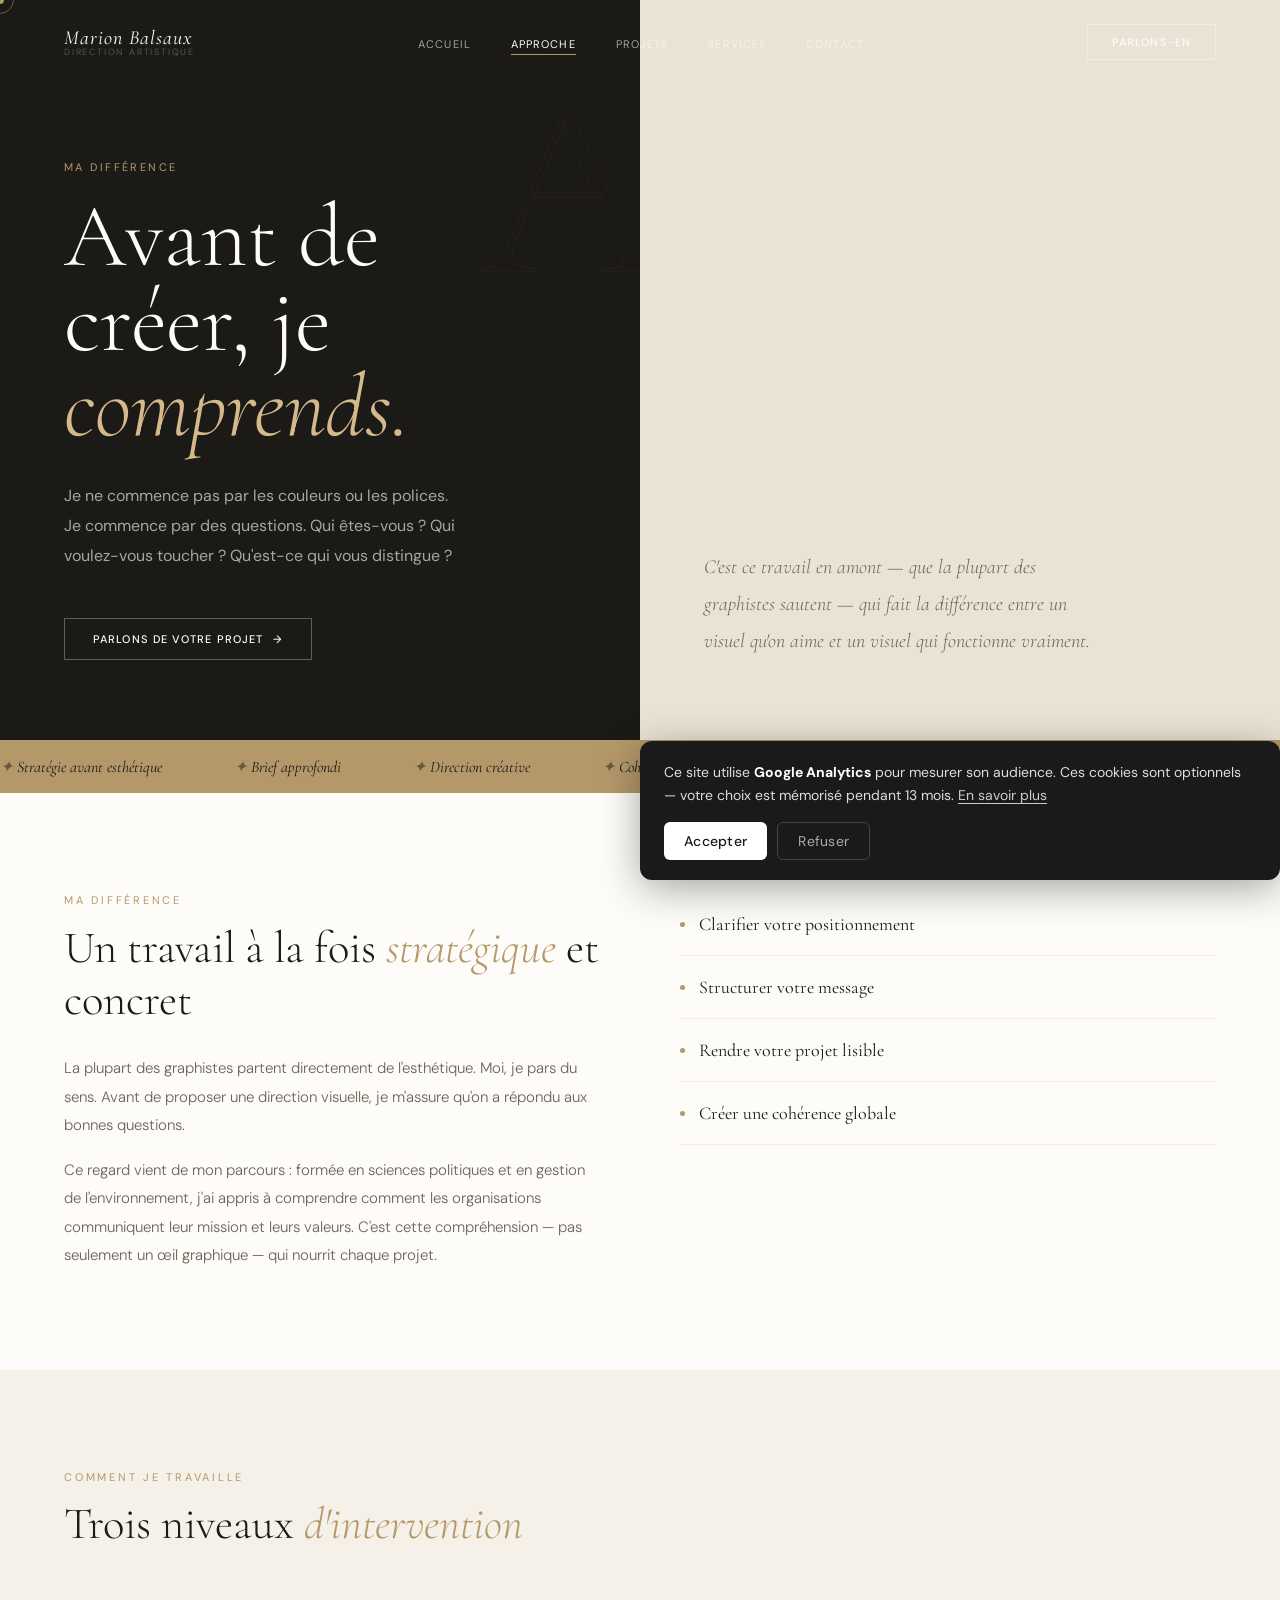
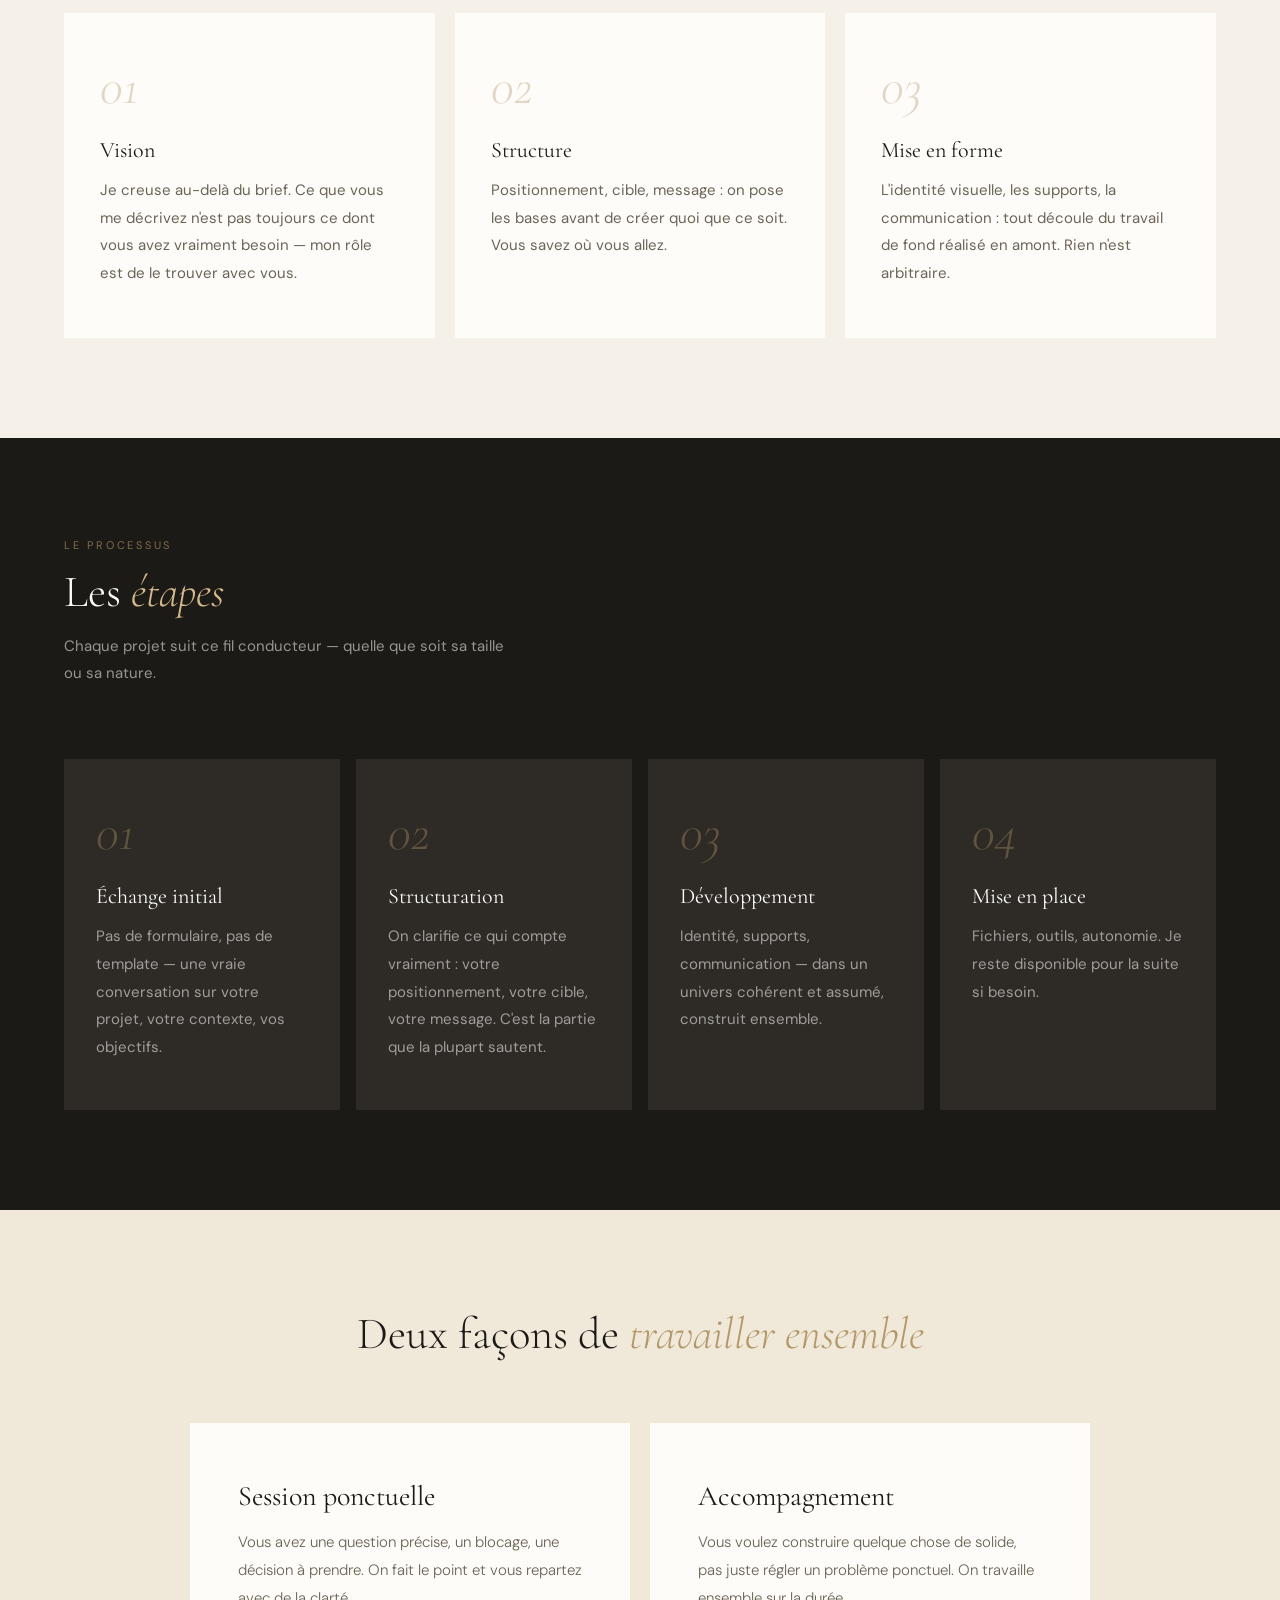
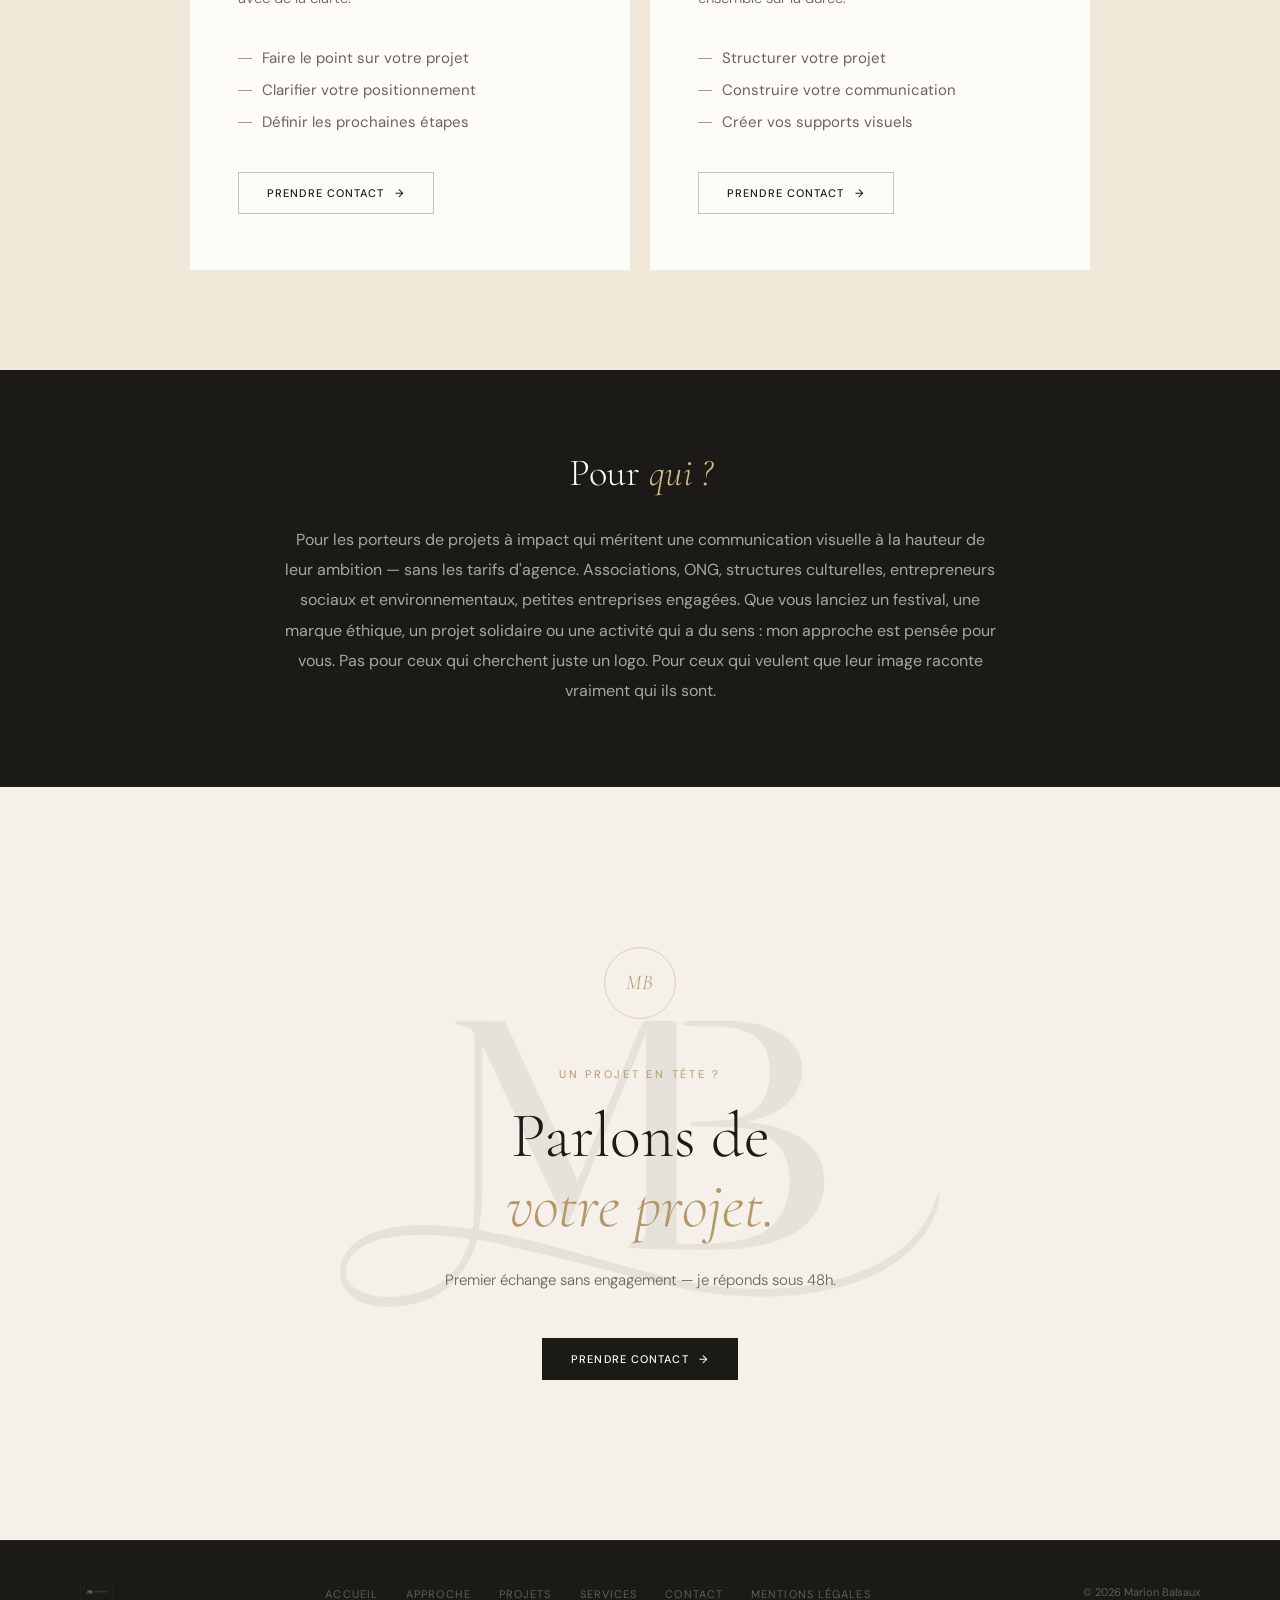
==== commit 1c30651a: "Add files via upload update" ====
--- a/approche.html
+++ b/approche.html
@@ -1,276 +1,214 @@
 <!DOCTYPE html>
 <html lang="fr">
 <head>
-<meta charset="UTF-8">
-<meta name="viewport" content="width=device-width, initial-scale=1.0">
-<title>Graphiste Brabant Wallon — Mon approche | Marion Balsaux</title>
-<meta name="description" content="Graphiste en Brabant Wallon, je travaille sur le fond avant la forme : comprendre votre projet, structurer votre communication, puis créer une identité visuelle cohérente.">
-<link rel="preconnect" href="https://fonts.googleapis.com">
-<link rel="preconnect" href="https://fonts.gstatic.com" crossorigin>
-<link href="https://fonts.googleapis.com/css2?family=Cormorant+Garamond:ital,wght@0,300;0,400;0,600;1,300;1,400&family=DM+Sans:wght@300;400;500&display=swap" rel="stylesheet">
+<!-- Google tag (gtag.js) — Consent Mode v2 -->
+<script>
+  window.dataLayer = window.dataLayer || [];
+  function gtag(){dataLayer.push(arguments);}
+  gtag('consent', 'default', {
+    'analytics_storage': 'denied',
+    'ad_storage': 'denied',
+    'ad_user_data': 'denied',
+    'ad_personalization': 'denied',
+    'wait_for_update': 500
+  });
+  gtag('set', 'url_passthrough', true);
+</script>
+<script async src="https://www.googletagmanager.com/gtag/js?id=G-MSE1TXJMT7"></script>
+<script>
+  gtag('js', new Date());
+  gtag('config', 'G-MSE1TXJMT7', {'allow_google_signals': false});
+</script>
+<meta charset="UTF-8"><meta name="viewport" content="width=device-width, initial-scale=1.0">
+<title>Mon approche — Audit visuel & accompagnement stratégique | Marion Balsaux</title>
+<meta name="description" content="Audit visuel et accompagnement stratégique visuel pour associations ASBL, structures culturelles et entrepreneurs en Belgique. Graphiste freelance et directrice artistique, je comprends votre projet avant de créer.">
+<meta name="keywords" content="accompagnement stratégique visuel, audit visuel communication association, graphiste freelance belgique, directrice artistique freelance, graphiste associations ASBL belgique, identité visuelle éco-responsable">
+<meta name="author" content="Marion Balsaux">
+<meta name="robots" content="index, follow">
+<link rel="canonical" href="https://marionbalsaux.fr/approche.html">
+<meta property="og:title" content="Mon approche — Marion Balsaux, graphiste en Brabant Wallon">
+<meta property="og:description" content="Je travaille sur le fond avant la forme : comprendre votre projet, structurer votre communication, puis créer une identité visuelle cohérente.">
+<meta property="og:type" content="website">
+<meta property="og:url" content="https://marionbalsaux.fr/approche.html">
+<meta property="og:locale" content="fr_BE">
+<meta property="og:site_name" content="Marion Balsaux">
+<meta property="og:image" content="https://marionbalsaux.fr/images/site/photo-marion-hero.webp">
+<meta name="twitter:image" content="https://marionbalsaux.fr/images/site/photo-marion-hero.webp">
+<meta name="twitter:card" content="summary_large_image">
+<meta name="twitter:title" content="Mon approche — Marion Balsaux">
+<meta name="twitter:description" content="Stratégie avant esthétique. Je comprends votre projet avant de créer.">
+<link rel="preconnect" href="https://fonts.googleapis.com"><link rel="preconnect" href="https://fonts.gstatic.com" crossorigin>
+<link href="https://fonts.googleapis.com/css2?family=Cormorant+Garamond:ital,wght@0,300;0,400;0,600;1,300;1,400&family=DM+Sans:wght@300;400;500&display=swap" rel="stylesheet" media="print" onload="this.media='all'">
+<noscript><link href="https://fonts.googleapis.com/css2?family=Cormorant+Garamond:ital,wght@0,300;0,400;0,600;1,300;1,400&family=DM+Sans:wght@300;400;500&display=swap" rel="stylesheet"></noscript>
 <link rel="stylesheet" href="styles.css">
 <style>
-/* ── APPROCHE SPECIFIC ── */
-.hero-split { min-height: 70vh; display: grid; grid-template-columns: 1fr 1fr; }
-.hero-split-left { background: var(--dark); padding: 160px 64px 80px; display: flex; flex-direction: column; justify-content: flex-end; }
-.hero-split-right { background: var(--beige-dark); display: flex; align-items: flex-end; padding: 80px 64px; position: relative; overflow: hidden; }
-.hero-split-right-text { font-family: var(--serif); font-size: clamp(14px, 1.5vw, 18px); font-style: italic; font-weight: 300; line-height: 1.9; color: var(--text-muted); max-width: 400px; opacity: 0; animation: fadeUp .8s ease .6s forwards; }
-.hero-deco-num { position: absolute; top: 40px; right: 40px; font-family: var(--serif); font-size: 160px; font-weight: 300; color: transparent; -webkit-text-stroke: 1px rgba(181,152,106,.12); line-height: 1; user-select: none; }
-
-/* ── STRATÉGIQUE ── */
-.strategique { padding: 100px 64px; display: grid; grid-template-columns: 1fr 1fr; gap: 80px; align-items: start; background: var(--white); }
-.strat-left {}
-.strat-title { font-family: var(--serif); font-size: clamp(34px, 3.5vw, 50px); font-weight: 300; line-height: 1.15; margin-bottom: 28px; }
-.strat-title em { font-style: italic; color: var(--gold); }
-.strat-text { font-size: 15px; font-weight: 300; line-height: 1.9; color: var(--text-muted); }
-.strat-right { padding-top: 8px; }
-.strat-points { display: flex; flex-direction: column; gap: 0; }
-.strat-point { padding: 20px 0; border-bottom: 1px solid rgba(181,152,106,.2); display: flex; align-items: center; gap: 16px; }
-.strat-point-icon { width: 6px; height: 6px; background: var(--gold); border-radius: 50%; flex-shrink: 0; }
-.strat-point-text { font-family: var(--serif); font-size: 17px; font-weight: 400; }
-
-/* ── TROIS NIVEAUX ── */
-.niveaux { padding: 100px 64px; background: var(--beige); }
-.niveaux-header { margin-bottom: 64px; }
-.niveaux-title { font-family: var(--serif); font-size: clamp(36px, 3.5vw, 52px); font-weight: 300; line-height: 1.1; }
-.niveaux-title em { font-style: italic; color: var(--gold); }
-.niveaux-grid { display: grid; grid-template-columns: repeat(3, 1fr); gap: 24px; }
-.niveau-card { padding: 48px 36px; background: var(--white); border-bottom: 2px solid transparent; transition: border-color .3s, transform .3s; }
-.niveau-card:hover { border-color: var(--gold); transform: translateY(-4px); }
-.niveau-num { font-family: var(--serif); font-size: 44px; font-weight: 300; color: rgba(181,152,106,.3); line-height: 1; margin-bottom: 24px; display: block; }
-.niveau-title { font-family: var(--serif); font-size: 26px; font-weight: 400; margin-bottom: 16px; }
-.niveau-text { font-size: 14px; font-weight: 300; line-height: 1.85; color: var(--text-muted); }
-
-/* ── ÉTAPES ── */
-.etapes { background: var(--dark); padding: 100px 64px; }
-.etapes-header { margin-bottom: 72px; }
-.etapes-title { font-family: var(--serif); font-size: clamp(36px, 3.5vw, 52px); font-weight: 300; color: var(--white); line-height: 1.1; }
-.etapes-title em { font-style: italic; color: var(--gold-light); }
-.etapes-sub { font-size: 15px; font-weight: 300; color: rgba(253,252,249,.45); margin-top: 16px; max-width: 440px; line-height: 1.8; }
-.etapes-list { display: grid; grid-template-columns: repeat(4, 1fr); gap: 1px; background: rgba(181,152,106,.1); }
-.etape { background: var(--dark-mid); padding: 48px 32px; position: relative; transition: background .3s; }
-.etape:hover { background: var(--dark-light); }
-.etape-num { font-family: var(--serif); font-size: 56px; font-weight: 300; color: rgba(181,152,106,.2); line-height: 1; margin-bottom: 24px; display: block; }
-.etape-title { font-family: var(--serif); font-size: 22px; font-weight: 400; color: var(--white); margin-bottom: 16px; }
-.etape-text { font-size: 14px; font-weight: 300; color: rgba(253,252,249,.45); line-height: 1.85; }
-
-/* ── FORMULES ── */
-.formules { padding: 100px 64px; background: var(--beige-mid); }
-.formules-header { text-align: center; margin-bottom: 64px; }
-.formules-title { font-family: var(--serif); font-size: clamp(36px, 3.5vw, 52px); font-weight: 300; line-height: 1.1; }
-.formules-title em { font-style: italic; color: var(--gold); }
-.formules-grid { display: grid; grid-template-columns: 1fr 1fr; gap: 24px; max-width: 900px; margin: 0 auto; }
-.formule-card { padding: 56px 48px; background: var(--white); }
-.formule-title { font-family: var(--serif); font-size: 28px; font-weight: 400; margin-bottom: 16px; }
-.formule-desc { font-size: 15px; font-weight: 300; line-height: 1.85; color: var(--text-muted); margin-bottom: 36px; }
-.formule-list { list-style: none; display: flex; flex-direction: column; gap: 12px; margin-bottom: 40px; }
-.formule-list li { font-size: 14px; font-weight: 300; color: var(--text-muted); display: flex; align-items: center; gap: 10px; }
-.formule-list li::before { content: ''; width: 14px; height: 1px; background: var(--gold); flex-shrink: 0; }
-
-/* ── POUR QUI ── */
-.pour-qui { padding: 80px 64px; background: var(--dark); }
-.pour-qui-inner { max-width: 720px; margin: 0 auto; text-align: center; }
-.pour-qui-title { font-family: var(--serif); font-size: clamp(28px, 3vw, 42px); font-weight: 300; color: var(--white); line-height: 1.2; margin-bottom: 28px; }
-.pour-qui-title em { font-style: italic; color: var(--gold-light); }
-.pour-qui-text { font-size: 16px; font-weight: 300; line-height: 1.9; color: rgba(253,252,249,.55); }
-
-@media (max-width: 900px) {
-  .hero-split { grid-template-columns: 1fr; min-height: auto; }
-  .hero-split-left { padding: 120px 24px 60px; }
-  .hero-split-right { padding: 48px 24px; }
-  .strategique { grid-template-columns: 1fr; padding: 72px 24px; gap: 40px; }
-  .niveaux { padding: 72px 24px; }
-  .niveaux-grid { grid-template-columns: 1fr; }
-  .etapes { padding: 72px 24px; }
-  .etapes-list { grid-template-columns: 1fr; }
-  .formules { padding: 72px 24px; }
-  .formules-grid { grid-template-columns: 1fr; }
-  .pour-qui { padding: 60px 24px; }
+.ah{min-height:80vh;display:grid;grid-template-columns:1fr 1fr}
+.ah-l{background:var(--dark);padding:160px 64px 80px;display:flex;flex-direction:column;justify-content:flex-end;position:relative;overflow:hidden}
+.ah-l-deco{position:absolute;right:-20px;top:60px;font-family:var(--serif);font-size:260px;font-weight:300;color:transparent;-webkit-text-stroke:1px rgba(181,152,106,.05);line-height:1;user-select:none}
+.ah-r{background:var(--beige-dark);display:flex;align-items:flex-end;padding:80px 64px;position:relative}
+.ah-r-text{font-family:var(--serif);font-size:clamp(15px,1.8vw,20px);font-style:italic;font-weight:300;line-height:1.85;color:var(--text-muted);max-width:400px;opacity:0;animation:fadeUp .8s ease .6s forwards}
+.strat{padding:100px 64px;display:grid;grid-template-columns:1fr 1fr;gap:80px;align-items:start;background:var(--white)}
+.strat-t{font-family:var(--serif);font-size:clamp(34px,3.5vw,50px);font-weight:300;line-height:1.15;margin-bottom:28px}
+.strat-t em{font-style:italic;color:var(--gold)}
+.strat-d{font-size:15px;font-weight:300;line-height:1.9;color:var(--text-muted)}
+.sp{padding:20px 0;border-bottom:1px solid rgba(181,152,106,.15);display:flex;align-items:center;gap:14px}
+.sp-dot{width:5px;height:5px;background:var(--gold);border-radius:50%;flex-shrink:0}
+.sp-t{font-family:var(--serif);font-size:18px;font-weight:400}
+.niv{padding:100px 64px;background:var(--beige)}
+.niv-t{font-family:var(--serif);font-size:clamp(36px,3.5vw,52px);font-weight:300;line-height:1.1;margin-bottom:64px}
+.niv-t em{font-style:italic;color:var(--gold)}
+.niv-grid{display:grid;grid-template-columns:repeat(3,1fr);gap:20px}
+.nc{padding:48px 36px;background:var(--white);border-bottom:2px solid transparent;transition:border-color .3s,background .3s}
+.nc:hover{border-color:var(--gold);background:rgba(245,240,232,.6)}
+.nc-n{font-family:var(--serif);font-size:52px;font-style:italic;font-weight:300;color:rgba(181,152,106,.38);line-height:1;margin-bottom:24px;display:block}
+.nc-t{font-family:var(--serif);font-size:22px;font-weight:400;margin-bottom:14px}
+.nc-d{font-size:15px;font-weight:400;line-height:1.85;color:var(--text-muted)}
+.etps{background:var(--dark);padding:100px 64px}
+.etps-t{font-family:var(--serif);font-size:clamp(36px,3.5vw,52px);font-weight:300;color:var(--white);line-height:1.1;margin-bottom:16px}
+.etps-t em{font-style:italic;color:var(--gold-light)}
+.etps-sub{font-size:15px;font-weight:400;color:rgba(253,252,249,.55);margin-bottom:72px;max-width:440px;line-height:1.8}
+.etps-list{display:grid;grid-template-columns:repeat(4,1fr);gap:16px;background:transparent}
+.ep{background:var(--dark-mid);padding:48px 32px;transition:background .3s}
+.ep:hover{background:var(--dark-light)}
+.ep-n{font-family:var(--serif);font-size:52px;font-style:italic;font-weight:300;color:rgba(181,152,106,.38);line-height:1;margin-bottom:24px;display:block}
+.ep-t{font-family:var(--serif);font-size:22px;font-weight:400;color:var(--white);margin-bottom:14px}
+.ep-d{font-size:15px;font-weight:400;color:rgba(253,252,249,.55);line-height:1.85}
+.fmls{padding:100px 64px;background:var(--beige-mid)}
+.fmls-t{font-family:var(--serif);font-size:clamp(36px,3.5vw,52px);font-weight:300;line-height:1.1;text-align:center;margin-bottom:64px}
+.fmls-t em{font-style:italic;color:var(--gold)}
+.fmls-grid{display:grid;grid-template-columns:1fr 1fr;gap:20px;max-width:900px;margin:0 auto}
+.fc{padding:56px 48px;background:var(--white)}
+.fc-t{font-family:var(--serif);font-size:28px;font-weight:400;margin-bottom:16px}
+.fc-d{font-size:15px;font-weight:300;line-height:1.85;color:var(--text-muted);margin-bottom:36px}
+.fc-list{list-style:none;display:flex;flex-direction:column;gap:12px;margin-bottom:40px}
+.fc-list li{font-size:15px;font-weight:400;color:var(--text-muted);display:flex;align-items:center;gap:10px}
+.fc-list li::before{content:'';width:14px;height:1px;background:var(--gold);flex-shrink:0}
+.pq{padding:80px 64px;background:var(--dark)}
+.pq-inner{max-width:720px;margin:0 auto;text-align:center}
+.pq-t{font-family:var(--serif);font-size:clamp(28px,3vw,42px);font-weight:300;color:var(--white);line-height:1.2;margin-bottom:28px}
+.pq-t em{font-style:italic;color:var(--gold-light)}
+.pq-d{font-size:16px;font-weight:400;line-height:1.9;color:rgba(253,252,249,.62)}
+@media(max-width:900px){
+  .ah{grid-template-columns:1fr;min-height:auto}.ah-l{padding:120px 24px 60px}.ah-r{padding:48px 24px}
+  .strat{grid-template-columns:1fr;padding:72px 24px;gap:40px}
+  .niv{padding:72px 24px}.niv-grid{grid-template-columns:1fr}
+  .etps{padding:72px 24px}.etps-list{grid-template-columns:1fr}
+  .fmls{padding:72px 24px}.fmls-grid{grid-template-columns:1fr}
+  .pq{padding:60px 24px}
 }
 </style>
 </head>
 <body>
-
+<a href="#main-content" class="skip-link" style="position:absolute;left:-9999px;top:auto;width:1px;height:1px;overflow:hidden;z-index:9999;">Aller au contenu principal</a>
 <div class="cursor" id="cursor"></div>
 <div class="cursor-follower" id="follower"></div>
-
+<header>
 <nav id="main-nav">
-  <a href="index.html" class="nav-logo">Marion Balsaux</a>
+  <a href="index.html" class="nav-logo">
+    <span class="nav-logo-mb"><span>Marion Balsaux</span><span>Direction Artistique</span></span>
+  </a>
   <ul class="nav-links">
+    <li><a href="index.html">Accueil</a></li><li><a href="approche.html" class="active">Approche</a></li>
+    <li><a href="projets.html">Projets</a></li><li><a href="services.html">Services</a></li><li><a href="contact.html">Contact</a></li>
+  </ul>
+  <a href="contact.html" class="nav-cta">Parlons-en</a>
+
+  <button class="nav-hamburger" id="nav-hamburger" aria-label="Menu" aria-expanded="false">
+    <span></span><span></span><span></span>
+  </button>
+</nav>
+<!-- Menu mobile overlay -->
+<div class="nav-mobile-overlay" id="nav-mobile-overlay" role="dialog" aria-modal="true">
+  <ul class="nav-mobile-links">
     <li><a href="index.html">Accueil</a></li>
     <li><a href="approche.html" class="active">Approche</a></li>
     <li><a href="projets.html">Projets</a></li>
     <li><a href="services.html">Services</a></li>
     <li><a href="contact.html">Contact</a></li>
   </ul>
-  <a href="contact.html" class="nav-cta">Parlons-en</a>
-</nav>
-
-<!-- HERO -->
-<section class="hero-split">
-  <div class="hero-split-left">
-    <p class="hero-eyebrow" style="font-size:10px;letter-spacing:.22em;text-transform:uppercase;color:var(--gold);margin-bottom:20px;opacity:0;animation:fadeUp .8s ease .2s forwards;">Ma différence</p>
-    <h1 class="page-hero-title" style="opacity:0;animation:fadeUp .8s ease .35s forwards;">Avant de<br>créer, je <em>comprends.</em></h1>
-    <p class="page-hero-sub" style="opacity:0;animation:fadeUp .8s ease .5s forwards;">Je ne commence pas par les couleurs ou les polices. Je commence par des questions. Qui êtes-vous ? Qui voulez-vous toucher ? Qu'est-ce qui vous distingue ?</p>
-    <div style="margin-top:40px;opacity:0;animation:fadeUp .8s ease .65s forwards;">
-      <a href="contact.html" class="btn btn--outline-white">Parlons de votre projet</a>
-    </div>
-  </div>
-  <div class="hero-split-right">
-    <div class="hero-deco-num">A</div>
-    <p class="hero-split-right-text">C'est ce travail en amont — que la plupart des graphistes sautent — qui fait la différence entre un visuel qu'on aime et un visuel qui fonctionne vraiment.</p>
-  </div>
-</section>
-
-<!-- MARQUEE -->
-<div class="marquee-band">
-  <div class="marquee-inner">
-    <span class="marquee-item">Stratégie avant esthétique</span>
-    <span class="marquee-item">Brief approfondi</span>
-    <span class="marquee-item">Direction créative</span>
-    <span class="marquee-item">Cohérence visuelle</span>
-    <span class="marquee-item">Un seul interlocuteur</span>
-    <span class="marquee-item">Résultats concrets</span>
-    <span class="marquee-item">Stratégie avant esthétique</span>
-    <span class="marquee-item">Brief approfondi</span>
-    <span class="marquee-item">Direction créative</span>
-    <span class="marquee-item">Cohérence visuelle</span>
-    <span class="marquee-item">Un seul interlocuteur</span>
-    <span class="marquee-item">Résultats concrets</span>
-  </div>
+  <a href="contact.html" class="nav-mobile-cta">Parlons de votre projet</a>
+  <span class="nav-mobile-deco">Marion Balsaux · Direction Artistique</span>
 </div>
-
-<!-- STRATÉGIQUE ET CONCRET -->
-<section class="strategique">
-  <div class="reveal-left">
-    <span class="section-label">Ma différence</span>
-    <h2 class="strat-title">Un travail à la fois <em>stratégique</em> et concret</h2>
-    <p class="strat-text">La plupart des graphistes partent directement de l'esthétique. Moi, je pars du sens. Avant de proposer une direction visuelle, je m'assure qu'on a répondu aux bonnes questions : à qui parlez-vous, qu'est-ce que vous voulez leur dire, et pourquoi ils devraient vous choisir vous plutôt qu'un autre. Ce travail de fond, c'est ce qui rend les visuels vraiment utiles — et pas juste jolis.</p>
-  </div>
-  <div class="strat-right reveal-right">
-    <div class="strat-points">
-      <div class="strat-point reveal" data-delay="0"><div class="strat-point-icon"></div><span class="strat-point-text">Clarifier votre positionnement</span></div>
-      <div class="strat-point reveal" data-delay="80"><div class="strat-point-icon"></div><span class="strat-point-text">Structurer votre message</span></div>
-      <div class="strat-point reveal" data-delay="160"><div class="strat-point-icon"></div><span class="strat-point-text">Rendre votre projet lisible</span></div>
-      <div class="strat-point reveal" data-delay="240"><div class="strat-point-icon"></div><span class="strat-point-text">Créer une cohérence globale</span></div>
-    </div>
-  </div>
-</section>
-
-<!-- TROIS NIVEAUX -->
-<section class="niveaux">
-  <div class="niveaux-header reveal">
-    <span class="section-label">Comment je travaille</span>
-    <h2 class="niveaux-title">Trois niveaux <em>d'intervention</em></h2>
-  </div>
-  <div class="niveaux-grid">
-    <div class="niveau-card reveal" data-delay="0">
-      <span class="niveau-num">01</span>
-      <h3 class="niveau-title">Vision</h3>
-      <p class="niveau-text">Je creuse au-delà du brief. Ce que vous me décrivez n'est pas toujours ce dont vous avez vraiment besoin — et c'est normal. Mon rôle est de le trouver avec vous.</p>
-    </div>
-    <div class="niveau-card reveal" data-delay="100">
-      <span class="niveau-num">02</span>
-      <h3 class="niveau-title">Structure</h3>
-      <p class="niveau-text">Positionnement, cible, message, organisation : on pose les bases avant de créer quoi que ce soit. Vous savez où vous allez.</p>
-    </div>
-    <div class="niveau-card reveal" data-delay="200">
-      <span class="niveau-num">03</span>
-      <h3 class="niveau-title">Mise en forme</h3>
-      <p class="niveau-text">L'identité visuelle, les supports, la communication : tout découle du travail de fond réalisé en amont. Rien n'est arbitraire.</p>
-    </div>
-  </div>
-</section>
-
-<!-- ÉTAPES -->
-<section class="etapes">
-  <div class="etapes-header reveal">
-    <span class="section-label section-label--light">Le processus</span>
-    <h2 class="etapes-title">Les <em>étapes</em></h2>
-    <p class="etapes-sub">Chaque projet suit ce fil conducteur — quelle que soit sa taille ou sa nature.</p>
-  </div>
-  <div class="etapes-list">
-    <div class="etape reveal" data-delay="0">
-      <span class="etape-num">1</span>
-      <h3 class="etape-title">Échange initial</h3>
-      <p class="etape-text">Nous faisons le point ensemble : votre projet, votre contexte, vos objectifs. Pas de formulaire, pas de template — une vraie conversation.</p>
-    </div>
-    <div class="etape reveal" data-delay="80">
-      <span class="etape-num">2</span>
-      <h3 class="etape-title">Travail de structuration</h3>
-      <p class="etape-text">On clarifie ce qui compte vraiment : votre positionnement, votre cible, votre message. C'est la partie que la plupart sautent — et qui change tout.</p>
-    </div>
-    <div class="etape reveal" data-delay="160">
-      <span class="etape-num">3</span>
-      <h3 class="etape-title">Développement</h3>
-      <p class="etape-text">On donne une forme visuelle à ce qu'on a construit ensemble. Identité, supports, communication — dans un univers cohérent et assumé.</p>
-    </div>
-    <div class="etape reveal" data-delay="240">
-      <span class="etape-num">4</span>
-      <h3 class="etape-title">Mise en place</h3>
-      <p class="etape-text">Vous repartez avec vos fichiers, vos outils et l'autonomie pour les utiliser. Je reste disponible pour la suite si besoin.</p>
-    </div>
-  </div>
-</section>
-
-<!-- FORMULES -->
-<section class="formules">
-  <div class="formules-header reveal">
-    <span class="section-label">Mes formules</span>
-    <h2 class="formules-title">Deux façons de <em>travailler ensemble</em></h2>
-  </div>
-  <div class="formules-grid">
-    <div class="formule-card reveal" data-delay="0">
-      <h3 class="formule-title">Session ponctuelle</h3>
-      <p class="formule-desc">Vous avez une question précise, un blocage, une décision à prendre. On fait le point en une session et vous repartez avec de la clarté.</p>
-      <ul class="formule-list">
-        <li>Faire le point sur votre projet</li>
-        <li>Clarifier votre positionnement</li>
-        <li>Définir les prochaines étapes</li>
-      </ul>
-      <a href="contact.html" class="btn btn--light">Prendre contact</a>
-    </div>
-    <div class="formule-card reveal" data-delay="120">
-      <h3 class="formule-title">Accompagnement</h3>
-      <p class="formule-desc">Vous voulez construire quelque chose de solide, pas juste régler un problème ponctuel. On travaille ensemble sur la durée.</p>
-      <ul class="formule-list">
-        <li>Structurer votre projet</li>
-        <li>Construire votre communication</li>
-        <li>Créer vos supports visuels</li>
-      </ul>
-      <a href="contact.html" class="btn btn--light">Prendre contact</a>
-    </div>
-  </div>
-</section>
-
-<!-- POUR QUI -->
-<section class="pour-qui">
-  <div class="pour-qui-inner reveal">
-    <h2 class="pour-qui-title">Pour <em>qui ?</em></h2>
-    <p class="pour-qui-text">Pour les entrepreneurs, créateurs, freelances et structures culturelles qui ont quelque chose à construire — mais qui ont besoin d'un regard extérieur pour y voir plus clair. Pas nécessairement ceux qui savent déjà exactement ce qu'ils veulent. Souvent ceux qui sentent que quelque chose ne va pas, mais ne savent pas encore quoi.</p>
-  </div>
-</section>
-
-<!-- CTA -->
+</header>
+
+<main id="main-content">
+<section class="ah">
+  <div class="ah-l">
+    <div class="ah-l-deco">A</div>
+    <p style="font-size:11px;letter-spacing:.22em;text-transform:uppercase;color:var(--gold);margin-bottom:20px;opacity:0;animation:fadeUp .8s ease .2s forwards">Ma différence</p>
+    <h1 style="font-family:var(--serif);font-size:clamp(56px,7vw,96px);font-weight:300;line-height:.95;color:var(--white);margin-bottom:32px;opacity:0;animation:fadeUp .8s ease .35s forwards">Avant de<br>créer, je <em style="font-style:italic;color:var(--gold-light)">comprends.</em></h1>
+    <p style="font-size:16px;font-weight:400;line-height:1.85;color:rgba(253,252,249,.62);max-width:400px;margin-bottom:48px;opacity:0;animation:fadeUp .8s ease .5s forwards">Je ne commence pas par les couleurs ou les polices. Je commence par des questions. Qui êtes-vous ? Qui voulez-vous toucher ? Qu'est-ce qui vous distingue ?</p>
+    <div style="opacity:0;animation:fadeUp .8s ease .65s forwards"><a href="contact.html" class="btn btn--outline-w">Parlons de votre projet</a></div>
+  </div>
+  <div class="ah-r">
+    <p class="ah-r-text">C'est ce travail en amont — que la plupart des graphistes sautent — qui fait la différence entre un visuel qu'on aime et un visuel qui fonctionne vraiment.</p>
+  </div>
+</section>
+
+<div class="marquee-band"><div class="marquee-inner"><span class="marquee-item">Stratégie avant esthétique</span><span class="marquee-item">Brief approfondi</span><span class="marquee-item">Direction créative</span><span class="marquee-item">Cohérence visuelle</span><span class="marquee-item">Un seul interlocuteur</span><span class="marquee-item">Résultats concrets</span><span class="marquee-item">Stratégie avant esthétique</span><span class="marquee-item">Brief approfondi</span><span class="marquee-item">Direction créative</span><span class="marquee-item">Cohérence visuelle</span><span class="marquee-item">Un seul interlocuteur</span><span class="marquee-item">Résultats concrets</span></div></div>
+
+<section class="strat">
+  <div class="reveal-l"><span class="label">Ma différence</span><h2 class="strat-t">Un travail à la fois <em>stratégique</em> et concret</h2><p class="strat-d">La plupart des graphistes partent directement de l'esthétique. Moi, je pars du sens. Avant de proposer une direction visuelle, je m'assure qu'on a répondu aux bonnes questions.</p><p class="strat-d" style="margin-top:16px;">Ce regard vient de mon parcours : formée en sciences politiques et en gestion de l'environnement, j'ai appris à comprendre comment les organisations communiquent leur mission et leurs valeurs. C'est cette compréhension — pas seulement un œil graphique — qui nourrit chaque projet.</p></div>
+  <div class="reveal-r">
+    <div class="sp reveal" data-delay="0"><div class="sp-dot"></div><span class="sp-t">Clarifier votre positionnement</span></div>
+    <div class="sp reveal" data-delay="80"><div class="sp-dot"></div><span class="sp-t">Structurer votre message</span></div>
+    <div class="sp reveal" data-delay="160"><div class="sp-dot"></div><span class="sp-t">Rendre votre projet lisible</span></div>
+    <div class="sp reveal" data-delay="240"><div class="sp-dot"></div><span class="sp-t">Créer une cohérence globale</span></div>
+  </div>
+</section>
+
+<section class="niv">
+  <div class="reveal"><span class="label">Comment je travaille</span><h2 class="niv-t">Trois niveaux <em>d'intervention</em></h2></div>
+  <div class="niv-grid">
+    <div class="nc reveal" data-delay="0"><span class="nc-n">01</span><h3 class="nc-t">Vision</h3><p class="nc-d">Je creuse au-delà du brief. Ce que vous me décrivez n'est pas toujours ce dont vous avez vraiment besoin — mon rôle est de le trouver avec vous.</p></div>
+    <div class="nc reveal" data-delay="100"><span class="nc-n">02</span><h3 class="nc-t">Structure</h3><p class="nc-d">Positionnement, cible, message : on pose les bases avant de créer quoi que ce soit. Vous savez où vous allez.</p></div>
+    <div class="nc reveal" data-delay="200"><span class="nc-n">03</span><h3 class="nc-t">Mise en forme</h3><p class="nc-d">L'identité visuelle, les supports, la communication : tout découle du travail de fond réalisé en amont. Rien n'est arbitraire.</p></div>
+  </div>
+</section>
+
+<section class="etps">
+  <div class="reveal"><span class="label label--light">Le processus</span><h2 class="etps-t">Les <em>étapes</em></h2><p class="etps-sub">Chaque projet suit ce fil conducteur — quelle que soit sa taille ou sa nature.</p></div>
+  <div class="etps-list">
+    <div class="ep reveal" data-delay="0"><span class="ep-n">01</span><h3 class="ep-t">Échange initial</h3><p class="ep-d">Pas de formulaire, pas de template — une vraie conversation sur votre projet, votre contexte, vos objectifs.</p></div>
+    <div class="ep reveal" data-delay="80"><span class="ep-n">02</span><h3 class="ep-t">Structuration</h3><p class="ep-d">On clarifie ce qui compte vraiment : votre positionnement, votre cible, votre message. C'est la partie que la plupart sautent.</p></div>
+    <div class="ep reveal" data-delay="160"><span class="ep-n">03</span><h3 class="ep-t">Développement</h3><p class="ep-d">Identité, supports, communication — dans un univers cohérent et assumé, construit ensemble.</p></div>
+    <div class="ep reveal" data-delay="240"><span class="ep-n">04</span><h3 class="ep-t">Mise en place</h3><p class="ep-d">Fichiers, outils, autonomie. Je reste disponible pour la suite si besoin.</p></div>
+  </div>
+</section>
+
+<section class="fmls">
+  <h2 class="fmls-t reveal">Deux façons de <em>travailler ensemble</em></h2>
+  <div class="fmls-grid">
+    <div class="fc reveal" data-delay="0"><h3 class="fc-t">Session ponctuelle</h3><p class="fc-d">Vous avez une question précise, un blocage, une décision à prendre. On fait le point et vous repartez avec de la clarté.</p><ul class="fc-list"><li>Faire le point sur votre projet</li><li>Clarifier votre positionnement</li><li>Définir les prochaines étapes</li></ul><a href="contact.html" class="btn btn--light">Prendre contact</a></div>
+    <div class="fc reveal" data-delay="120"><h3 class="fc-t">Accompagnement</h3><p class="fc-d">Vous voulez construire quelque chose de solide, pas juste régler un problème ponctuel. On travaille ensemble sur la durée.</p><ul class="fc-list"><li>Structurer votre projet</li><li>Construire votre communication</li><li>Créer vos supports visuels</li></ul><a href="contact.html" class="btn btn--light">Prendre contact</a></div>
+  </div>
+</section>
+
+<section class="pq"><div class="pq-inner reveal"><h2 class="pq-t">Pour <em>qui ?</em></h2><p class="pq-d">Pour les porteurs de projets à impact qui méritent une communication visuelle à la hauteur de leur ambition — sans les tarifs d'agence. Associations, ONG, structures culturelles, entrepreneurs sociaux et environnementaux, petites entreprises engagées. Que vous lanciez un festival, une marque éthique, un projet solidaire ou une activité qui a du sens : mon approche est pensée pour vous. Pas pour ceux qui cherchent juste un logo. Pour ceux qui veulent que leur image raconte vraiment qui ils sont.</p></div></section>
+
 <section class="cta-section">
-  <span class="section-label">Un projet en tête ?</span>
+  <img loading="lazy" src="images/site/logo_initiales.webp" alt="" class="cta-mb-watermark" aria-hidden="true">
+  <div class="cta-mb-seal reveal">
+    <span class="cta-mb-letters">MB</span>
+  </div>
+  <span class="label" style="display:block;text-align:center;margin-bottom:20px;">Un projet en tête ?</span>
   <h2 class="cta-title reveal">Parlons de<br><em>votre projet.</em></h2>
   <p class="cta-text reveal">Premier échange sans engagement — je réponds sous 48h.</p>
   <a href="contact.html" class="btn btn--dark reveal">Prendre contact</a>
 </section>
-
-<footer>
-  <a href="index.html" class="footer-logo">Marion Balsaux©</a>
-  <ul class="footer-nav">
-    <li><a href="index.html">Accueil</a></li>
-    <li><a href="approche.html">Approche</a></li>
-    <li><a href="projets.html">Projets</a></li>
-    <li><a href="services.html">Services</a></li>
-    <li><a href="contact.html">Contact</a></li>
-  </ul>
-  <span class="footer-copy">© 2026 Marion Balsaux</span>
-</footer>
-
+</main>
+
+<footer><a href="index.html" class="footer-logo-wrap"><img loading="lazy" src="images/site/logo_horizontal-white.webp" alt="Marion Balsaux" class="footer-logo-img" ></a><ul class="footer-nav"><li><a href="index.html">Accueil</a></li><li><a href="approche.html">Approche</a></li><li><a href="projets.html">Projets</a></li><li><a href="services.html">Services</a></li><li><a href="contact.html">Contact</a></li><li><a href="mentions-legales.html">Mentions légales</a></li></ul><span class="footer-copy">© 2026 Marion Balsaux</span></footer>
 <script src="main.js"></script>
+
+<!-- ══ Cookie Consent Banner ══ -->
+<div id="cookie-banner" style="display:none;opacity:0;transform:translateY(calc(100% + 20px));transition:transform 0.4s ease,opacity 0.4s ease;position:fixed;bottom:20px;left:50%;transform:translateX(-50%) translateY(calc(100% + 20px));width:min(92vw,640px);background:#1a1a1a;color:#f0f0f0;border-radius:12px;padding:20px 24px;z-index:9999;box-shadow:0 8px 40px rgba(0,0,0,0.35);font-family:'DM Sans',sans-serif;font-size:0.875rem;gap:16px;flex-direction:column;align-items:flex-start;" role="alertdialog" aria-label="Consentement aux cookies">
+  <p style="margin:0;line-height:1.6;color:#ddd;">Ce site utilise <strong style="color:#fff;">Google Analytics</strong> pour mesurer son audience. Ces cookies sont optionnels — votre choix est mémorisé pendant 13 mois. <a href="mentions-legales.html" style="color:#ccc;text-underline-offset:3px;">En savoir plus</a></p>
+  <div style="display:flex;gap:10px;flex-wrap:wrap;">
+    <button id="cookie-accept" style="background:#fff;color:#1a1a1a;border:none;border-radius:6px;padding:9px 20px;font-size:0.875rem;font-weight:500;cursor:pointer;font-family:inherit;letter-spacing:0.02em;">Accepter</button>
+    <button id="cookie-reject" style="background:transparent;color:#aaa;border:1px solid #444;border-radius:6px;padding:9px 20px;font-size:0.875rem;cursor:pointer;font-family:inherit;letter-spacing:0.02em;">Refuser</button>
+  </div>
+</div>
+<script src="cookie-consent.js"></script>
 </body>
 </html>
--- a/styles.css
+++ b/styles.css
@@ -1,7 +1,7 @@
-/* ═══════════════════════════════════════
-   MARION BALSAUX — styles.css
-   Shared styles for all pages
-═══════════════════════════════════════ */
+/* ═══════════════════════════════════════════
+   MARION BALSAUX — styles.css v3
+   Clean rebuild with proper image handling
+═══════════════════════════════════════════ */
 
 :root {
   --beige: #F5F0E8;
@@ -21,95 +21,259 @@
 }
 
 *, *::before, *::after { box-sizing: border-box; margin: 0; padding: 0; }
-html { scroll-behavior: smooth; font-size: 16px; }
+html { scroll-behavior: smooth; }
 body { font-family: var(--sans); background: var(--beige); color: var(--dark); overflow-x: hidden; cursor: none; }
 img { max-width: 100%; display: block; }
 a { color: inherit; }
 
-/* ─── CURSOR ──────────────────────────── */
+/* ─── CURSOR ──────────────────────────────── */
 .cursor { position: fixed; width: 8px; height: 8px; background: var(--gold); border-radius: 50%; pointer-events: none; z-index: 9999; transform: translate(-50%,-50%); transition: transform .1s ease; }
-.cursor-follower { position: fixed; width: 32px; height: 32px; border: 1px solid var(--gold); border-radius: 50%; pointer-events: none; z-index: 9998; transform: translate(-50%,-50%); transition: all .15s ease; opacity: .5; }
-
-/* ─── NAV ──────────────────────────────── */
-nav { position: fixed; top: 0; left: 0; right: 0; z-index: 100; padding: 24px 64px; display: flex; justify-content: space-between; align-items: center; transition: background .4s ease, padding .4s ease, box-shadow .4s ease; }
-nav.scrolled { background: rgba(245,240,232,.96); backdrop-filter: blur(16px); padding: 14px 64px; box-shadow: 0 1px 0 rgba(181,152,106,.2); }
-.nav-logo { font-family: var(--serif); font-size: 18px; font-weight: 600; letter-spacing: .02em; text-decoration: none; color: var(--dark); }
+.cursor-follower { position: fixed; width: 28px; height: 28px; border: 1px solid var(--gold); border-radius: 50%; pointer-events: none; z-index: 9998; transform: translate(-50%,-50%); transition: all .15s ease; opacity: .5; }
+
+/* ─── NAV ─────────────────────────────────── */
+nav { position: fixed; top: 0; left: 0; right: 0; z-index: 100; padding: 24px 64px; display: flex; justify-content: space-between; align-items: center; transition: background .4s ease, padding .4s ease; }
+nav.scrolled { background: rgba(245,240,232,.98); padding: 14px 64px; box-shadow: 0 1px 0 rgba(181,152,106,.2); }
+/* Logo in nav */
+.nav-logo { text-decoration: none; display: flex; align-items: center; gap: 12px; }
+.nav-logo-img { width: 36px; height: 36px; flex-shrink: 0; border-radius: 2px; }
+/* Logo texte — Cormorant Garamond, élégant, fonctionne sur tous les fonds */
+.nav-logo-mb {
+  display: flex;
+  flex-direction: column;
+  gap: 1px;
+  line-height: 1;
+}
+.nav-logo-mb span:first-child {
+  font-family: var(--serif);
+  font-size: 19px;
+  font-weight: 400;
+  font-style: italic;
+  letter-spacing: .05em;
+  color: var(--white);
+  transition: color .3s;
+}
+.nav-logo-mb span:last-child {
+  font-family: var(--sans);
+  font-size: 8px;
+  font-weight: 300;
+  letter-spacing: .22em;
+  text-transform: uppercase;
+  color: rgba(253,252,249,.5);
+  transition: color .3s;
+}
+nav.scrolled .nav-logo-mb span:first-child { color: var(--dark); }
+nav.scrolled .nav-logo-mb span:last-child  { color: var(--text-muted); }
+/* Texte fallback — masqué quand le logo image est activé */
+.nav-logo-mb { font-family: var(--serif); font-size: 22px; font-weight: 400; letter-spacing: .04em; color: var(--white); line-height: 1; display: flex; flex-direction: column; gap: 0; }
+nav.scrolled .nav-logo-mb { color: var(--dark); }
+.nav-logo-mb span:first-child { font-size: 20px; font-style: italic; }
+.nav-logo-mb span:last-child { font-size: 9px; letter-spacing: .2em; text-transform: uppercase; font-style: normal; opacity: .6; }
 .nav-links { display: flex; gap: 40px; list-style: none; }
-.nav-links a { font-size: 12px; font-weight: 400; letter-spacing: .1em; text-transform: uppercase; text-decoration: none; color: var(--text-muted); transition: color .2s; position: relative; }
+.nav-links a { font-size: 11px; font-weight: 400; letter-spacing: .1em; text-transform: uppercase; text-decoration: none; color: rgba(253,252,249,.6); transition: color .2s; position: relative; }
 .nav-links a::after { content: ''; position: absolute; bottom: -4px; left: 0; right: 0; height: 1px; background: var(--gold); transform: scaleX(0); transition: transform .3s ease; }
-.nav-links a:hover, .nav-links a.active { color: var(--dark); }
+.nav-links a:hover, .nav-links a.active { color: rgba(253,252,249,1); }
 .nav-links a:hover::after, .nav-links a.active::after { transform: scaleX(1); }
-.nav-cta { font-size: 11px; font-weight: 500; letter-spacing: .12em; text-transform: uppercase; text-decoration: none; color: var(--white); background: var(--dark); padding: 11px 26px; transition: background .2s; }
-.nav-cta:hover { background: var(--gold); }
-.nav-mobile-btn { display: none; background: none; border: none; cursor: none; padding: 4px; }
-
-/* ─── PAGE HERO GÉNÉRIQUE ──────────────── */
-.page-hero { padding: 160px 64px 80px; background: var(--dark); position: relative; overflow: hidden; }
-.page-hero::before { content: ''; position: absolute; top: 0; right: 0; width: 40%; height: 100%; background: linear-gradient(to left, rgba(181,152,106,.06), transparent); }
-.page-hero-label { font-size: 10px; letter-spacing: .25em; text-transform: uppercase; color: var(--gold); margin-bottom: 20px; }
-.page-hero-title { font-family: var(--serif); font-size: clamp(56px, 7vw, 100px); font-weight: 300; color: var(--white); line-height: .95; letter-spacing: -.01em; }
-.page-hero-title em { font-style: italic; color: var(--gold-light); }
-.page-hero-sub { font-size: 16px; font-weight: 300; color: rgba(253,252,249,.55); max-width: 520px; line-height: 1.8; margin-top: 28px; }
-
-/* ─── SECTION LABELS ───────────────────── */
-.section-label { font-size: 10px; letter-spacing: .25em; text-transform: uppercase; color: var(--gold); margin-bottom: 20px; display: block; }
-.section-label--light { color: rgba(181,152,106,.7); }
-
-/* ─── BOUTONS ──────────────────────────── */
-.btn { display: inline-flex; align-items: center; gap: 10px; font-size: 12px; font-weight: 500; letter-spacing: .1em; text-transform: uppercase; text-decoration: none; padding: 14px 32px; transition: all .3s ease; }
+nav.scrolled .nav-links a { color: var(--text-muted); }
+nav.scrolled .nav-links a:hover, nav.scrolled .nav-links a.active { color: var(--dark); }
+.nav-cta { font-size: 11px; font-weight: 500; letter-spacing: .1em; text-transform: uppercase; text-decoration: none; color: var(--white); background: transparent; border: 1px solid rgba(253,252,249,.35); padding: 10px 24px; transition: all .2s; }
+.nav-cta:hover { background: var(--gold); border-color: var(--gold); }
+nav.scrolled .nav-cta { color: var(--dark); border-color: var(--dark); }
+nav.scrolled .nav-cta:hover { color: var(--white); background: var(--dark); }
+
+/* ─── MARQUEE ─────────────────────────────── */
+.marquee-band { background: var(--gold); padding: 16px 0; overflow: hidden; white-space: nowrap; position: relative; z-index: 1; }
+.marquee-inner { display: inline-flex; gap: 72px; animation: marquee 24s linear infinite; }
+.marquee-item { font-family: var(--serif); font-size: 16px; font-style: italic; color: var(--dark); flex-shrink: 0; }
+.marquee-item::before { content: '✦  '; opacity: .5; }
+
+/* ─── SECTION LABELS ──────────────────────── */
+.label { font-size: 11px; letter-spacing: .25em; text-transform: uppercase; color: var(--gold); margin-bottom: 16px; display: block; }
+.label--light { color: rgba(181,152,106,.65); }
+
+/* ─── BUTTONS ─────────────────────────────── */
+.btn { display: inline-flex; align-items: center; gap: 10px; font-size: 11px; font-weight: 500; letter-spacing: .1em; text-transform: uppercase; text-decoration: none; padding: 13px 28px; transition: all .3s ease; cursor: none; }
 .btn::after { content: '→'; transition: transform .3s; }
 .btn:hover::after { transform: translateX(4px); }
 .btn--dark { color: var(--white); background: var(--dark); border: 1px solid var(--dark); }
 .btn--dark:hover { background: var(--gold); border-color: var(--gold); }
-.btn--light { color: var(--dark); background: transparent; border: 1px solid rgba(28,26,23,.3); }
+.btn--light { color: var(--dark); background: transparent; border: 1px solid rgba(28,26,23,.25); }
 .btn--light:hover { background: var(--dark); color: var(--white); border-color: var(--dark); }
-.btn--outline-white { color: var(--white); background: transparent; border: 1px solid rgba(253,252,249,.3); }
-.btn--outline-white:hover { background: var(--gold); border-color: var(--gold); }
-
-/* ─── MARQUEE ──────────────────────────── */
-.marquee-band { background: var(--gold); padding: 18px 0; overflow: hidden; white-space: nowrap; }
-.marquee-inner { display: inline-flex; gap: 72px; animation: marquee 24s linear infinite; }
-.marquee-item { font-family: var(--serif); font-size: 17px; font-style: italic; color: var(--dark); flex-shrink: 0; }
-.marquee-item::before { content: '✦  '; opacity: .6; }
-
-/* ─── CTA SECTION ──────────────────────── */
-.cta-section { padding: 140px 64px; text-align: center; position: relative; overflow: hidden; }
-.cta-section::before { content: 'MB'; position: absolute; top: 50%; left: 50%; transform: translate(-50%,-50%); font-family: var(--serif); font-size: 280px; font-weight: 300; color: transparent; -webkit-text-stroke: 1px rgba(181,152,106,.08); pointer-events: none; white-space: nowrap; }
-.cta-section .section-label { justify-content: center; display: flex; margin-bottom: 20px; }
-.cta-title { font-family: var(--serif); font-size: clamp(44px, 5vw, 72px); font-weight: 300; line-height: 1.1; margin-bottom: 24px; }
+.btn--outline-w { color: var(--white); background: transparent; border: 1px solid rgba(253,252,249,.3); }
+.btn--outline-w:hover { background: var(--gold); border-color: var(--gold); }
+
+/* ─── CTA SECTION ─────────────────────────── */
+.cta-section { padding: 160px 80px; text-align: center; position: relative; overflow: hidden; background: var(--beige); }
+/* Grandes initiales en fond — filigrane décoratif */
+.cta-mb-watermark {
+  position: absolute;
+  top: 50%;
+  left: 50%;
+  transform: translate(-50%, -50%);
+  width: 600px;
+  height: auto;
+  opacity: .06;
+  pointer-events: none;
+  user-select: none;
+  z-index: 0;
+}
+/* Sceau MB — cercle doré élégant au-dessus du filigrane */
+.cta-mb-seal {
+  width: 72px;
+  height: 72px;
+  border: 1px solid rgba(181,152,106,.38);
+  border-radius: 50%;
+  display: flex;
+  align-items: center;
+  justify-content: center;
+  margin: 0 auto 48px;
+  position: relative;
+  z-index: 1;
+  transition: border-color .4s;
+}
+.cta-mb-seal:hover { border-color: rgba(181,152,106,.7); }
+.cta-mb-letters {
+  font-family: var(--serif);
+  font-size: 21px;
+  font-weight: 300;
+  font-style: italic;
+  color: var(--gold);
+  letter-spacing: .06em;
+}
+/* Contenu CTA au-dessus du filigrane */
+.cta-section .label,
+.cta-section .cta-title,
+.cta-section .cta-text,
+.cta-section .btn { position: relative; z-index: 1; }
+/* Filigrane fond (conservé, atténué) */
+.cta-title { font-family: var(--serif); font-size: clamp(44px, 5vw, 70px); font-weight: 300; line-height: 1.1; margin-bottom: 24px; }
 .cta-title em { font-style: italic; color: var(--gold); }
-.cta-text { font-size: 15px; font-weight: 300; color: var(--text-muted); max-width: 480px; margin: 0 auto 48px; line-height: 1.9; }
+.cta-text { font-size: 15px; font-weight: 300; color: var(--text-muted); max-width: 460px; margin: 0 auto 44px; line-height: 1.9; }
 .cta-note { display: block; margin-top: 20px; font-size: 13px; font-weight: 300; font-style: italic; color: var(--text-light); }
 
-/* ─── FOOTER ───────────────────────────── */
-footer { background: var(--dark); padding: 36px 64px; display: flex; justify-content: space-between; align-items: center; border-top: 1px solid rgba(181,152,106,.12); }
-.footer-logo { font-family: var(--serif); font-size: 16px; font-weight: 600; color: var(--white); text-decoration: none; letter-spacing: .02em; }
-.footer-nav { display: flex; gap: 32px; list-style: none; }
-.footer-nav a { font-size: 11px; letter-spacing: .1em; text-transform: uppercase; text-decoration: none; color: rgba(253,252,249,.35); transition: color .2s; }
+/* ─── FOOTER ──────────────────────────────── */
+footer { background: var(--dark); padding: 40px 80px; display: flex; justify-content: space-between; align-items: center; border-top: 1px solid rgba(181,152,106,.1); }
+.footer-logo-wrap { display: flex; align-items: center; gap: 12px; text-decoration: none; }
+.footer-logo-img {
+  display: block; height: 22px; width: auto; max-width: 160px;
+  object-fit: contain;
+  mix-blend-mode: screen;
+  opacity: .85;
+}
+.footer-logo-text { font-family: var(--serif); font-size: 15px; font-weight: 400; color: rgba(253,252,249,.6); letter-spacing: .04em; }
+.footer-nav { display: flex; gap: 28px; list-style: none; }
+.footer-nav a { font-size: 11px; letter-spacing: .1em; text-transform: uppercase; text-decoration: none; color: rgba(253,252,249,.3); transition: color .2s; }
 .footer-nav a:hover { color: var(--gold); }
-.footer-copy { font-size: 11px; color: rgba(253,252,249,.25); }
-
-/* ─── ANIMATIONS ───────────────────────── */
+.footer-copy { font-size: 11px; color: rgba(253,252,249,.3); }
+
+/* ─── ANIMATIONS ──────────────────────────── */
 @keyframes fadeUp { from { opacity: 0; transform: translateY(28px); } to { opacity: 1; transform: translateY(0); } }
 @keyframes fadeIn { from { opacity: 0; } to { opacity: 1; } }
 @keyframes marquee { from { transform: translateX(0); } to { transform: translateX(-50%); } }
-@keyframes scrollLine { 0% { transform: scaleY(0); transform-origin: top; } 50% { transform: scaleY(1); transform-origin: top; } 51% { transform: scaleY(1); transform-origin: bottom; } 100% { transform: scaleY(0); transform-origin: bottom; } }
-
-.reveal { opacity: 0; transform: translateY(28px); transition: opacity .7s ease, transform .7s ease; }
+@keyframes scrollLine { 0%{transform:scaleY(0);transform-origin:top} 50%{transform:scaleY(1);transform-origin:top} 51%{transform:scaleY(1);transform-origin:bottom} 100%{transform:scaleY(0);transform-origin:bottom} }
+
+.reveal { opacity: 0; transform: translateY(24px); transition: opacity .7s ease, transform .7s ease; }
 .reveal.visible { opacity: 1; transform: translateY(0); }
-.reveal-left { opacity: 0; transform: translateX(-32px); transition: opacity .7s ease, transform .7s ease; }
-.reveal-left.visible { opacity: 1; transform: translateX(0); }
-.reveal-right { opacity: 0; transform: translateX(32px); transition: opacity .7s ease, transform .7s ease; }
-.reveal-right.visible { opacity: 1; transform: translateX(0); }
-
-/* ─── MOBILE ───────────────────────────── */
+.reveal-l { opacity: 0; transform: translateX(-28px); transition: opacity .7s ease, transform .7s ease; }
+.reveal-l.visible { opacity: 1; transform: translateX(0); }
+.reveal-r { opacity: 0; transform: translateX(28px); transition: opacity .7s ease, transform .7s ease; }
+.reveal-r.visible { opacity: 1; transform: translateX(0); }
+
+/* ─── HAMBURGER MENU ──────────────────────── */
+.nav-hamburger {
+  display: none;
+  flex-direction: column;
+  justify-content: space-between;
+  width: 24px;
+  height: 16px;
+  cursor: pointer;
+  background: none;
+  border: none;
+  padding: 0;
+  z-index: 200;
+}
+.nav-hamburger span {
+  display: block;
+  width: 100%;
+  height: 1px;
+  background: var(--white);
+  transition: all .3s ease;
+  transform-origin: center;
+}
+nav.scrolled .nav-hamburger span { background: var(--dark); }
+
+/* Croix quand menu ouvert */
+.nav-hamburger.open span:nth-child(1) { transform: translateY(7.5px) rotate(45deg); }
+.nav-hamburger.open span:nth-child(2) { opacity: 0; transform: scaleX(0); }
+.nav-hamburger.open span:nth-child(3) { transform: translateY(-7.5px) rotate(-45deg); }
+
+/* Overlay menu mobile */
+.nav-mobile-overlay {
+  display: none;
+  position: fixed;
+  inset: 0;
+  background: var(--dark);
+  z-index: 150;
+  flex-direction: column;
+  align-items: center;
+  justify-content: center;
+  gap: 0;
+  opacity: 0;
+  transition: opacity .3s ease;
+}
+.nav-mobile-overlay.open {
+  display: flex;
+  opacity: 1;
+}
+.nav-mobile-links {
+  list-style: none;
+  text-align: center;
+  padding: 0;
+  margin-bottom: 48px;
+}
+.nav-mobile-links li { overflow: hidden; }
+.nav-mobile-links a {
+  display: block;
+  font-family: var(--serif);
+  font-size: clamp(36px, 10vw, 52px);
+  font-weight: 300;
+  font-style: italic;
+  color: var(--white);
+  text-decoration: none;
+  padding: 12px 0;
+  opacity: .85;
+  transition: color .2s, opacity .2s;
+  letter-spacing: -.02em;
+}
+.nav-mobile-links a:hover,
+.nav-mobile-links a.active { color: var(--gold); opacity: 1; }
+.nav-mobile-cta {
+  font-size: 11px;
+  font-weight: 500;
+  letter-spacing: .14em;
+  text-transform: uppercase;
+  text-decoration: none;
+  color: var(--white);
+  border: 1px solid rgba(253,252,249,.3);
+  padding: 14px 36px;
+  transition: all .2s;
+}
+.nav-mobile-cta:hover { background: var(--gold); border-color: var(--gold); }
+.nav-mobile-deco {
+  position: absolute;
+  bottom: 40px;
+  font-size: 10px;
+  letter-spacing: .22em;
+  text-transform: uppercase;
+  color: rgba(253,252,249,.18);
+}
+
+/* ─── MOBILE ──────────────────────────────── */
 @media (max-width: 900px) {
   nav { padding: 20px 24px; }
   nav.scrolled { padding: 14px 24px; }
   .nav-links, .nav-cta { display: none; }
-  .nav-mobile-btn { display: block; }
-  .page-hero { padding: 120px 24px 60px; }
-  .cta-section { padding: 80px 24px; }
-  footer { padding: 28px 24px; flex-direction: column; gap: 20px; text-align: center; }
-  .footer-nav { flex-wrap: wrap; justify-content: center; gap: 20px; }
-}
+  .nav-hamburger { display: flex; }
+  .cta-section { padding: 96px 24px; }
+  footer { padding: 32px 24px; flex-direction: column; gap: 20px; text-align: center; }
+  .footer-nav { flex-wrap: wrap; justify-content: center; gap: 16px; }
+}
